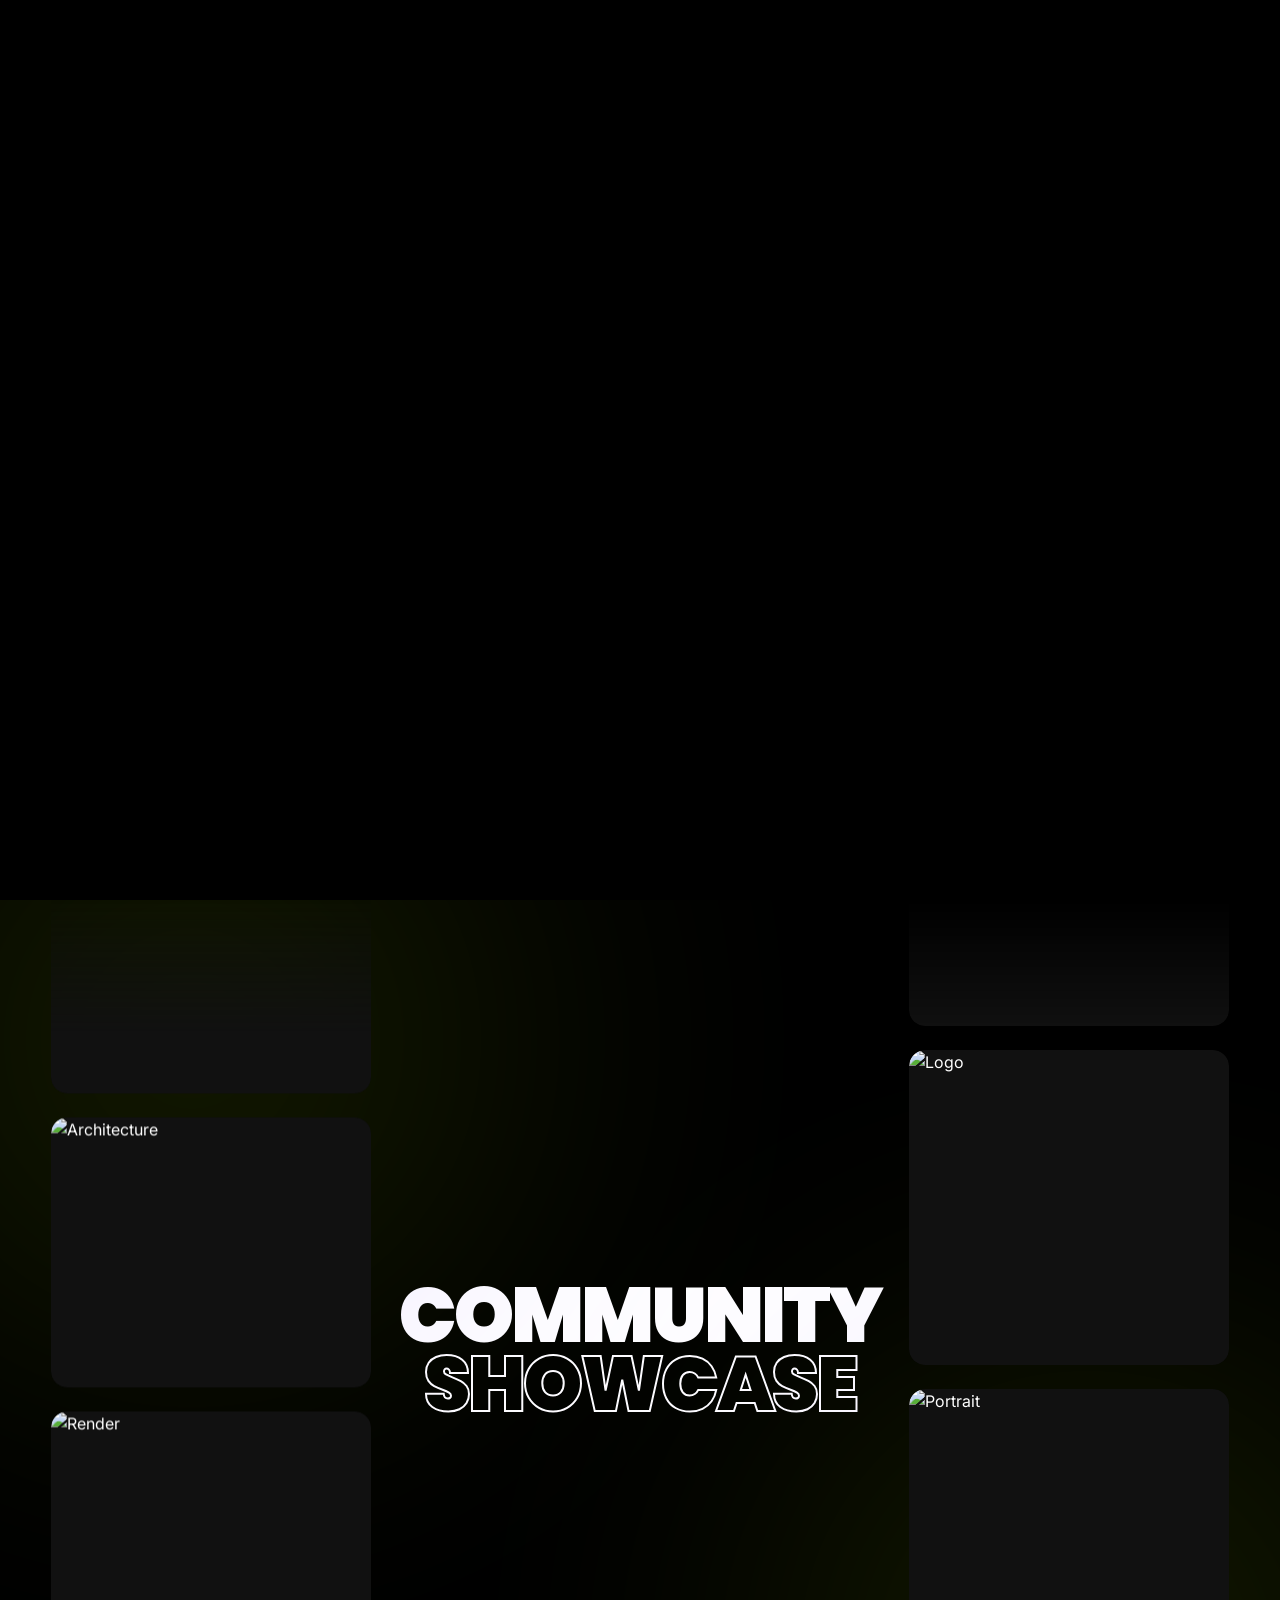
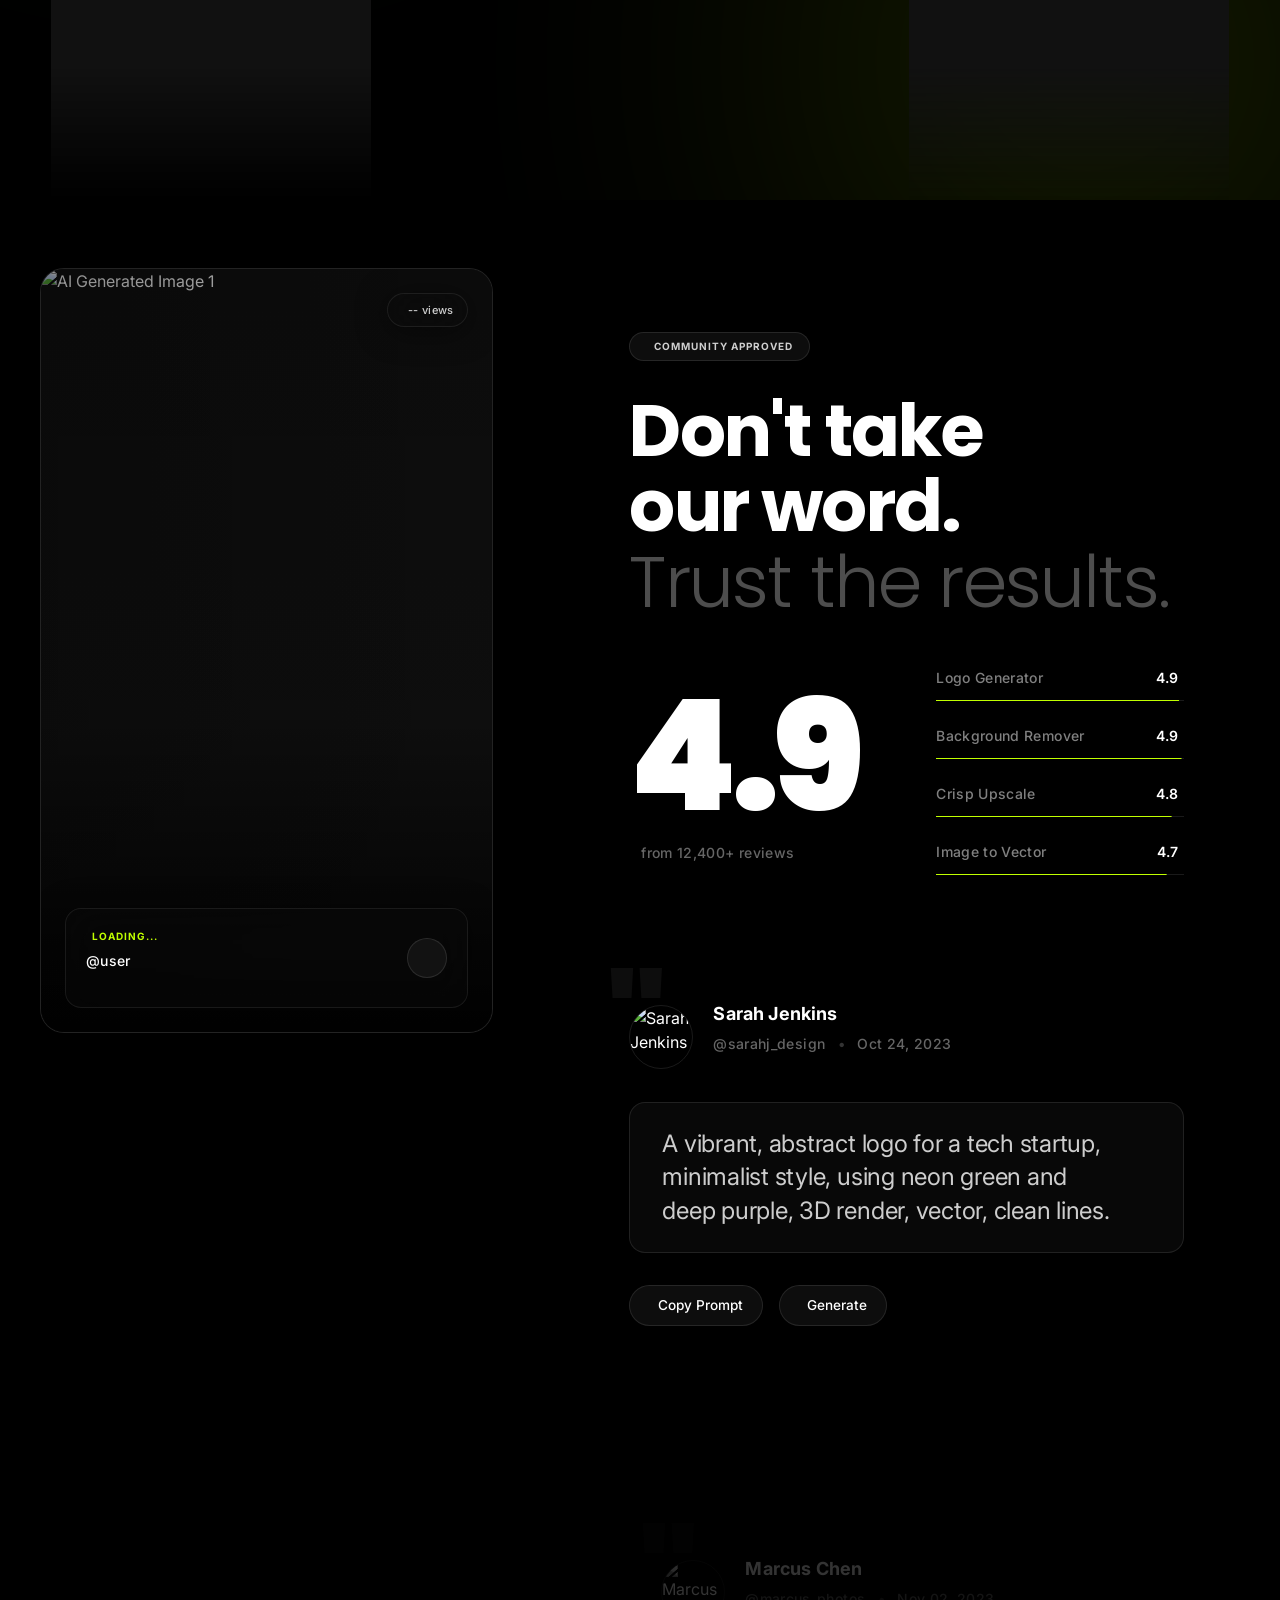
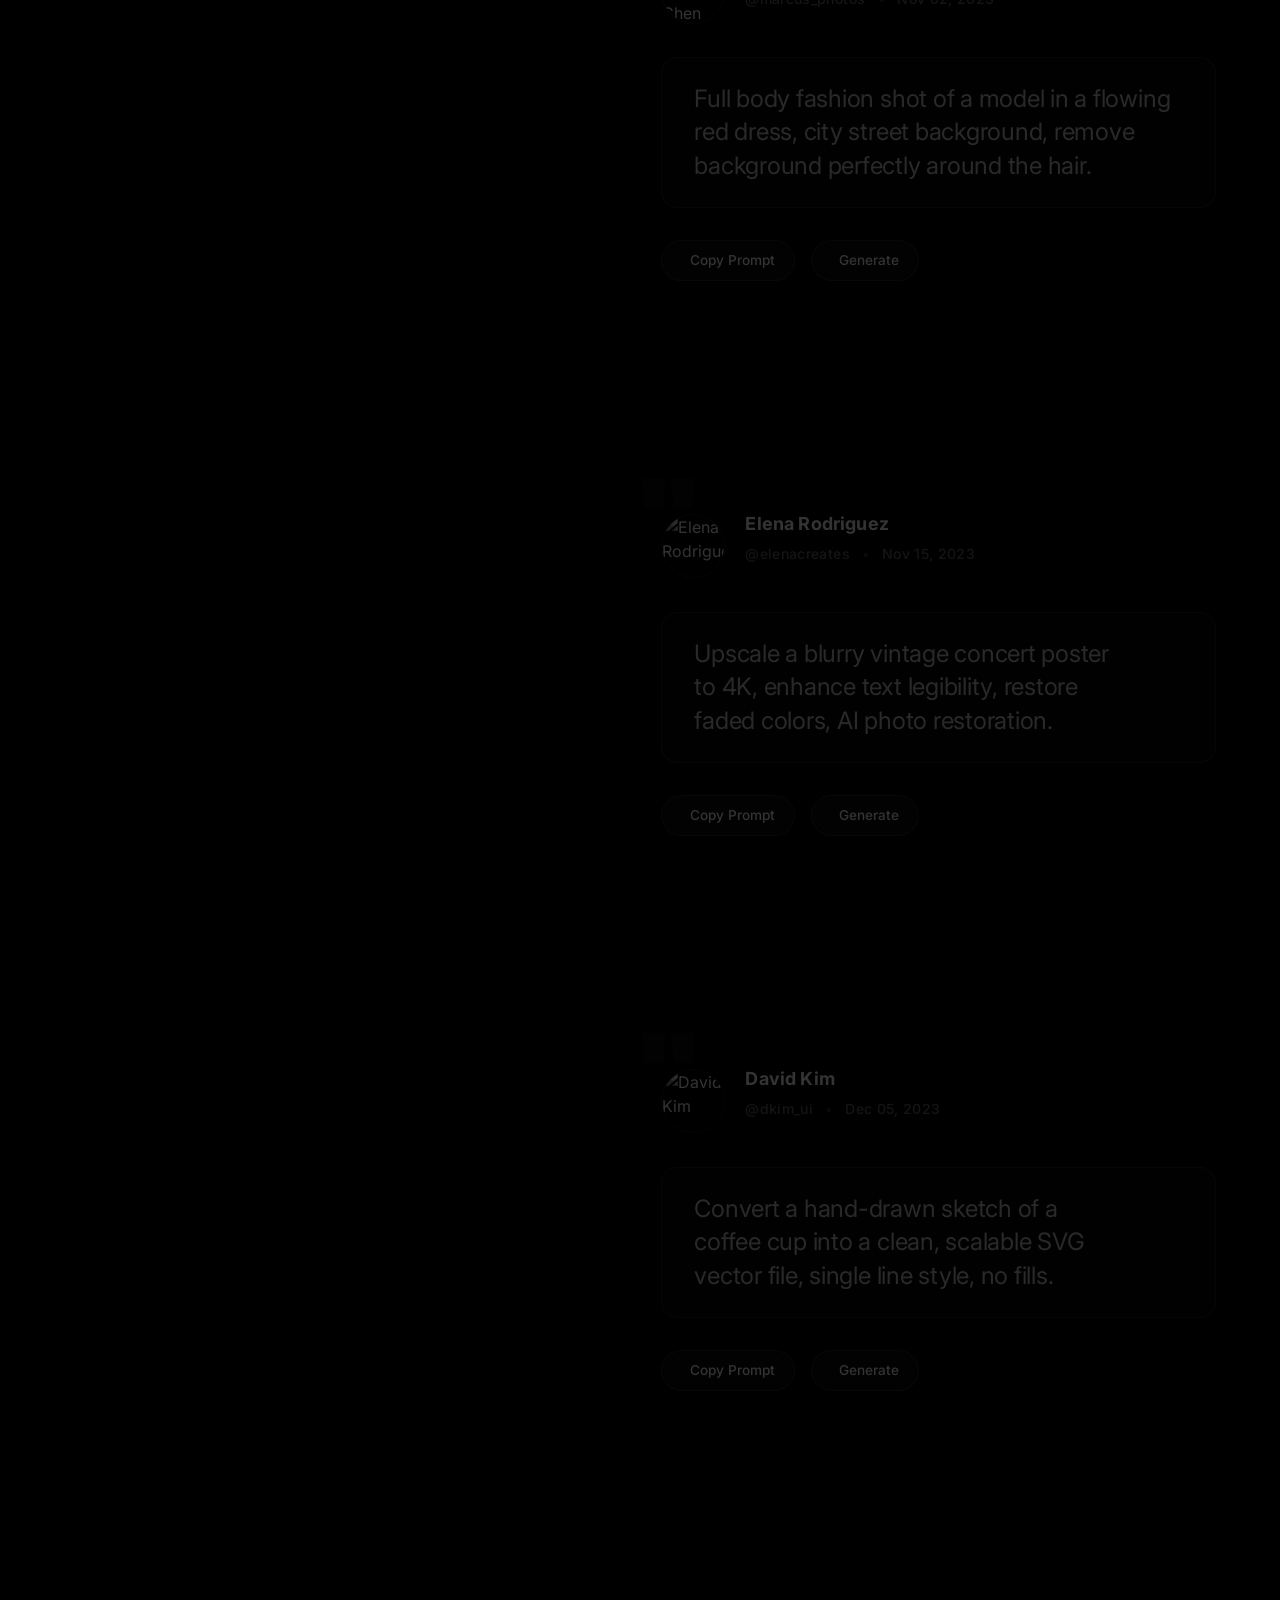
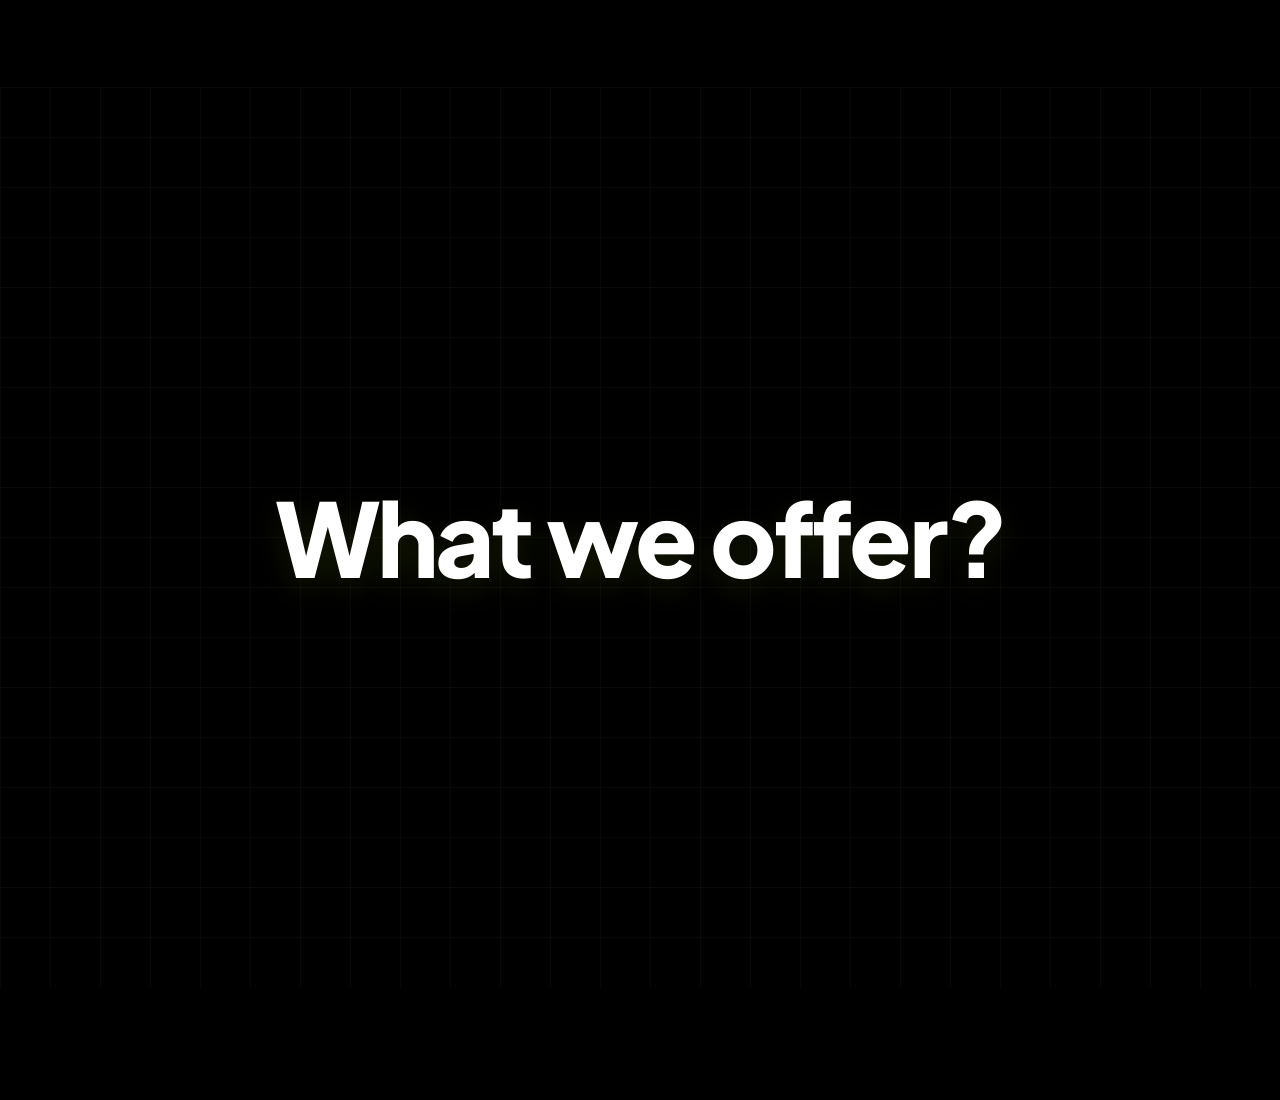
==== logogen/index.html @ 6b691a8b "Add files via upload" ====
<!DOCTYPE html>
<html lang="en">
<head>
    <meta charset="UTF-8">
    <meta name="viewport" content="width=device-width, initial-scale=1.0">
    <title>LogoGen AI | Create The Perfect Logo</title>

    <!-- Fonts -->
    <link rel="preconnect" href="https://fonts.googleapis.com">
    <link rel="preconnect" href="https://fonts.gstatic.com" crossorigin>
    <link href="https://fonts.googleapis.com/css2?family=Inter:wght@400;500;600&family=Poppins:wght@600;700;900&family=Playfair+Display:wght@700&family=Arvo:wght@700&family=Dancing+Script:wght@700&family=Pacifico&family=Orbitron:wght@700&family=Lobster&display=swap" rel="stylesheet">
    <link href="https://fonts.googleapis.com/css2?family=Plus+Jakarta+Sans:wght@300;400;600;700;800&display=swap" rel="stylesheet">

    <!-- Stylesheets -->
    <link rel="stylesheet" href="https://cdn.jsdelivr.net/npm/bootstrap@5.3.2/dist/css/bootstrap.min.css">
    <link rel="stylesheet" href="css/styles.css">
    <link rel="stylesheet" href="css/quality.css">
    <link rel="stylesheet" href="css/creator.css">
    <link rel="stylesheet" href="css/gallery.css">
    <link rel="stylesheet" href="css/reviews.css">
</head>
<body>
    <svg style="width:0;height:0;position:absolute;" aria-hidden="true" focusable="false">
        <defs>
            <linearGradient id="icon-gradient" x1="0%" y1="0%" x2="100%" y2="100%">
                <stop offset="0%" stop-color="#C0FF00" />
                <stop offset="100%" stop-color="#8aab00" />
            </linearGradient>
        </defs>
    </svg>
    <div class="lg-loader" id="lg-loader">
        <div class="lg-loader__logo-container">
            <!-- Base, unfilled logo -->
            <img src="img/logo/logo-official-white.svg" alt="LogoGen Loading" class="lg-loader__logo">
            <!-- Clipped wrapper for the fill effect -->
            <div class="lg-loader__logo--filled-wrapper">
                <img src="img/logo/logo-official-white.svg" alt="" class="lg-loader__logo lg-loader__logo--filled">
            </div>
        </div>
    </div>

    <header class="lg-navbar" id="lg-navbar">
        <div class="lg-container">
            <nav class="lg-navbar__nav">
                <a href="#" class="lg-navbar__brand">
                    <img src="img/logo/logo-official-white.svg" alt="LogoGen Logo" class="lg-navbar__brand-icon">
                </a>
                <div class="lg-navbar__menu" id="lg-navbar-menu">
                    <div class="lg-navbar__center">
                        <ul class="lg-navbar__links">
                            <li><a href="#" class="lg-navbar__link active" data-target="#">
                                <span class="lg-navbar__link-text">Home</span>
                                <ion-icon name="home-outline" class="lg-navbar__link-icon"></ion-icon>
                            </a></li>
                            <li><a href="#gallery" class="lg-navbar__link" data-target="#gallery">
                                <span class="lg-navbar__link-text">Gallery</span>
                                <ion-icon name="images-outline" class="lg-navbar__link-icon"></ion-icon>
                            </a></li>
                            <li><a href="#reviews" class="lg-navbar__link" data-target="#reviews">
                                <span class="lg-navbar__link-text">Reviews</span>
                                <ion-icon name="chatbubbles-outline" class="lg-navbar__link-icon"></ion-icon>
                            </a></li>
                            <li><a href="#about" class="lg-navbar__link" data-target="#about">
                                <span class="lg-navbar__link-text">About</span>
                                <ion-icon name="information-circle-outline" class="lg-navbar__link-icon"></ion-icon>
                            </a></li>
                        </ul>
                    </div>
                    <div class="lg-navbar__actions">
                        <a href="#" class="lg-button lg-button--primary" id="lg-navbar-start-btn">
                            <span>Start for Free</span>
                        </a>
                        <a href="#" class="lg-button lg-button--tertiary">
                            <span>Log in</span>
                            <ion-icon name="person-outline"></ion-icon>
                        </a>
                    </div>
                </div>
                <button class="lg-navbar__toggle" id="lg-navbar-toggle" aria-label="Toggle navigation">
                    <ion-icon name="menu-outline"></ion-icon>
                </button>
            </nav>
        </div>
    </header>

    <main class="lg-main-container">
        <section class="lg-hero" id="lg-creator-intro">
            <div class="lg-hero__background"></div>
            <div class="lg-container">
                <div class="lg-hero__content" id="lg-hero-content">
                    <div class="lg-hero__pre-slogan anim-stagger-item">
                        <div class="lg-hero__seen-icon">
                            <ion-icon name="checkmark-done-outline"></ion-icon>
                        </div>
                        <span>Already +<span id="lg-counter">0</span> logos created by worldwide members</span>
                    </div>
                    <h1 class="lg-hero__slogan anim-stagger-item">Everything you need to <br> create the perfect logo.</h1>
                    <p class="lg-hero__description anim-stagger-item">Design smarter with AI - generate logos, remove backgrounds, create SVGs, and edit everything in one simple platform.</p>
                    <div class="lg-hero__actions anim-stagger-item" style="--stagger-delay: 0.7s; --stagger-order: 4;">
                        <div class="lg-hero-brand-input__wrapper">
                            <input type="text" class="lg-hero-brand-input__field" id="lg-hero-brand-input" placeholder="Enter your brand name to start">
                            <button class="lg-hero-brand-input__submit" id="lg-hero-brand-submit" aria-label="Start creating">
                                <ion-icon name="arrow-forward-outline"></ion-icon>
                            </button>
                        </div>
                    </div>
                </div>
            </div>
        </section>

        <!-- ============================================ -->
        <!-- == SECTION: GALLERY SHOWCASE              == -->
        <!-- ============================================ -->
        <section class="lg-gallery" id="gallery">
            <!-- Ambient Diffuse Background Lights -->
            <div class="lg-gallery__ambient-light lg-gallery__ambient-light--top-left"></div>
            <div class="lg-gallery__ambient-light lg-gallery__ambient-light--bottom-right"></div>

            <!-- Foreground Center Title -->
            <div class="lg-gallery__title-wrapper">
                <h1 class="lg-gallery__title">
                    Community <br> 
                    <span class="lg-gallery__title-outline">Showcase</span>
                </h1>
            </div>

            <!-- Track 1 (Moves Up - Left Side) -->
            <div class="lg-gallery__track-wrapper lg-gallery__track-wrapper--left">
                <div class="lg-gallery__track" id="lg-gallery-track-left">
                    <!-- Row 1 Items (Irregular heights for artistic layout) -->
                    <div class="lg-gallery__item" style="height: 40vh;">
                        <img src="img/creations/burgerbrothers.png" alt="Abstract Art">
                        <div class="lg-gallery__item-content">
                            <p class="lg-gallery__item-prompt">A vibrant, abstract logo for a tech startup, minimalist style, using neon green and deep purple, 3D render.</p>
                            <div class="lg-gallery__item-actions">
                                <button class="lg-button lg-button--copy-prompt"><ion-icon name="copy-outline"></ion-icon> <span>Copy</span></button>
                                <button class="lg-button lg-button--generate"><ion-icon name="sparkles-outline"></ion-icon> <span>Generate</span></button>
                            </div>
                        </div>
                    </div>
                    
                    <div class="lg-gallery__item" style="height: 30vh;">
                        <img src="img/creations/eximia.png" alt="Architecture">
                        <div class="lg-gallery__item-content">
                            <p class="lg-gallery__item-prompt">Geometric pattern, black and gold, art deco style, high contrast, for a luxury brand packaging.</p>
                            <div class="lg-gallery__item-actions">
                                <button class="lg-button lg-button--copy-prompt"><ion-icon name="copy-outline"></ion-icon> <span>Copy</span></button>
                                <button class="lg-button lg-button--generate"><ion-icon name="sparkles-outline"></ion-icon> <span>Generate</span></button>
                            </div>
                        </div>
                    </div>

                    <div class="lg-gallery__item" style="height: 45vh;">
                        <img src="img/creations/fryday.png" alt="Render">
                        <div class="lg-gallery__item-content">
                            <p class="lg-gallery__item-prompt">3D render of a pink donut with sprinkles on a pastel blue background, soft lighting, photorealistic.</p>
                            <div class="lg-gallery__item-actions">
                                <button class="lg-button lg-button--copy-prompt"><ion-icon name="copy-outline"></ion-icon> <span>Copy</span></button>
                                <button class="lg-button lg-button--generate"><ion-icon name="sparkles-outline"></ion-icon> <span>Generate</span></button>
                            </div>
                        </div>
                    </div>

                    <div class="lg-gallery__item" style="height: 35vh;">
                        <img src="img/creations/into.png" alt="Color Art">
                        <div class="lg-gallery__item-content">
                            <p class="lg-gallery__item-prompt">Holographic texture, iridescent colors, liquid metal effect, abstract wallpaper, 8K resolution.</p>
                            <div class="lg-gallery__item-actions">
                                <button class="lg-button lg-button--copy-prompt"><ion-icon name="copy-outline"></ion-icon> <span>Copy</span></button>
                                <button class="lg-button lg-button--generate"><ion-icon name="sparkles-outline"></ion-icon> <span>Generate</span></button>
                            </div>
                        </div>
                    </div>

                    <div class="lg-gallery__item" style="height: 50vh;">
                        <img src="img/creations/leno.png" alt="Detail">
                        <div class="lg-gallery__item-content">
                            <p class="lg-gallery__item-prompt">Colorful ink in water, macro photography, high speed capture, abstract, vibrant, fluid dynamics.</p>
                            <div class="lg-gallery__item-actions">
                                <button class="lg-button lg-button--copy-prompt"><ion-icon name="copy-outline"></ion-icon> <span>Copy</span></button>
                                <button class="lg-button lg-button--generate"><ion-icon name="sparkles-outline"></ion-icon> <span>Generate</span></button>
                            </div>
                        </div>
                    </div>
                </div>
            </div>

            <!-- Track 2 (Moves Down - Right Side) -->
            <div class="lg-gallery__track-wrapper lg-gallery__track-wrapper--right">
                <div class="lg-gallery__track" id="lg-gallery-track-right">
                    <!-- Row 2 Items (Irregular heights) -->
                    <div class="lg-gallery__item" style="height: 35vh;">
                        <img src="img/creations/skintherapy.png" alt="Logo">
                        <div class="lg-gallery__item-content">
                            <p class="lg-gallery__item-prompt">Youtube logo, 3D icon, floating on a dark background, studio lighting, clean, modern.</p>
                            <div class="lg-gallery__item-actions">
                                <button class="lg-button lg-button--copy-prompt"><ion-icon name="copy-outline"></ion-icon> <span>Copy</span></button>
                                <button class="lg-button lg-button--generate"><ion-icon name="sparkles-outline"></ion-icon> <span>Generate</span></button>
                            </div>
                        </div>
                    </div>

                    <div class="lg-gallery__item" style="height: 50vh;">
                        <img src="img/creations/velluto.png" alt="Portrait">
                        <div class="lg-gallery__item-content">
                            <p class="lg-gallery__item-prompt">Photorealistic portrait of a woman with freckles, soft natural lighting, shallow depth of field, captured on a 50mm lens.</p>
                            <div class="lg-gallery__item-actions">
                                <button class="lg-button lg-button--copy-prompt"><ion-icon name="copy-outline"></ion-icon> <span>Copy</span></button>
                                <button class="lg-button lg-button--generate"><ion-icon name="sparkles-outline"></ion-icon> <span>Generate</span></button>
                            </div>
                        </div>
                    </div>

                    <div class="lg-gallery__item" style="height: 30vh;">
                        <img src="img/creations/techflow.png" alt="Abstract">
                        <div class="lg-gallery__item-content">
                            <p class="lg-gallery__item-prompt">Abstract painting, black and white with a single gold line, minimalist, textured canvas.</p>
                            <div class="lg-gallery__item-actions">
                                <button class="lg-button lg-button--copy-prompt"><ion-icon name="copy-outline"></ion-icon> <span>Copy</span></button>
                                <button class="lg-button lg-button--generate"><ion-icon name="sparkles-outline"></ion-icon> <span>Generate</span></button>
                            </div>
                        </div>
                    </div>

                    <div class="lg-gallery__item" style="height: 40vh;">
                        <img src="img/creations/maxgym.png" alt="Geometry">
                        <div class="lg-gallery__item-content">
                            <p class="lg-gallery__item-prompt">Colorful liquid abstract art, acrylic pour, vibrant colors, macro details, high resolution.</p>
                            <div class="lg-gallery__item-actions">
                                <button class="lg-button lg-button--copy-prompt"><ion-icon name="copy-outline"></ion-icon> <span>Copy</span></button>
                                <button class="lg-button lg-button--generate"><ion-icon name="sparkles-outline"></ion-icon> <span>Generate</span></button>
                            </div>
                        </div>
                    </div>

                    <div class="lg-gallery__item" style="height: 45vh;">
                        <img src="" alt="3D">
                        <div class="lg-gallery__item-content">
                            <p class="lg-gallery__item-prompt">3D abstract waves, gradient of pink and blue, smooth, satisfying loop, digital art.</p>
                            <div class="lg-gallery__item-actions">
                                <button class="lg-button lg-button--copy-prompt"><ion-icon name="copy-outline"></ion-icon> <span>Copy</span></button>
                                <button class="lg-button lg-button--generate"><ion-icon name="sparkles-outline"></ion-icon> <span>Generate</span></button>
                            </div>
                        </div>
                    </div>
                </div>
            </div>
        </section>

        <!-- ============================================ -->
        <!-- == SECTION: REVIEWS                       == -->
        <!-- ============================================ -->
        <section class="lg-reviews" id="reviews">
            <div class="lg-reviews__layout">
                
                <!-- LEFT SIDE: Sticky Visual Showcase -->
                <div class="lg-reviews__sticky-pane">
                    <div class="lg-reviews__image-container">
                        
                        <!-- Vertical Slide Image System -->
                        <div class="lg-reviews__image-slider">
                            <img id="lg-reviews-showcase-img-0" src="" alt="AI Generated Image 1" class="lg-reviews__slide-img" style="transform: translateY(0%);" loading="eager">
                            <img id="lg-reviews-showcase-img-1" src="" alt="AI Generated Image 2" class="lg-reviews__slide-img" style="transform: translateY(100%);" loading="eager">
                        </div>
                        
                        <!-- Overlay Gradients for depth and text legibility -->
                        <div class="lg-reviews__gradient-overlay lg-reviews__gradient-overlay--bottom"></div>
                        <div class="lg-reviews__gradient-overlay lg-reviews__gradient-overlay--left"></div>

                        <!-- Top Right Decorative Element (Minimalist View Count) -->
                        <div class="lg-reviews__view-count lg-reviews__glass-panel">
                            <i class="ph ph-eye"></i>
                            <span id="lg-reviews-showcase-views">-- views</span>
                        </div>

                        <!-- Floating Info Badge (Service & User) -->
                        <div class="lg-reviews__info-badge lg-reviews__glass-panel">
                            <div class="lg-reviews__info-badge-content">
                                <div>
                                    <p class="lg-reviews__info-badge-service">
                                        <i class="ph-fill ph-magic-wand"></i>
                                        <span id="lg-reviews-showcase-service">Loading...</span>
                                    </p>
                                    <p class="lg-reviews__info-badge-author" id="lg-reviews-showcase-author">@user</p>
                                </div>
                                <div class="lg-reviews__info-badge-arrow">
                                    <i class="ph ph-arrow-up-right"></i>
                                </div>
                            </div>
                        </div>
                    </div>
                </div>

                <!-- RIGHT SIDE: Scrollable Content (Stats + Reviews) -->
                <div class="lg-reviews__content-pane">
                    
                    <!-- Statistics Section (Header) -->
                    <div class="lg-reviews__header">
                        <div class="lg-reviews__tag">
                            <i class="ph-fill ph-users"></i>
                            <span>Community Approved</span>
                        </div>
                        
                        <h2 class="lg-reviews__title">
                            Don't take our word. <br>
                            <span class="lg-reviews__title--sub">Trust the results.</span>
                        </h2>

                        <div class="lg-reviews__stats-wrapper">
                            <!-- Massive Overall Rating -->
                            <div class="lg-reviews__overall-rating">
                                <div class="lg-reviews__overall-rating-number">4.9</div>
                                <div class="lg-reviews__overall-rating-stars-wrapper">
                                    <div class="lg-reviews__overall-rating-stars">
                                        <i class="ph-fill ph-star"></i>
                                        <i class="ph-fill ph-star"></i>
                                        <i class="ph-fill ph-star"></i>
                                        <i class="ph-fill ph-star"></i>
                                        <i class="ph-fill ph-star-half"></i>
                                    </div>
                                    <span>from 12,400+ reviews</span>
                                </div>
                            </div>

                            <!-- Minimalist Service Breakdown -->
                            <div class="lg-reviews__service-stats" id="lg-reviews-services-stats">
                                <!-- Dynamically generated via JS -->
                            </div>
                        </div>
                    </div>

                    <!-- Reviews List -->
                    <div id="lg-reviews-list" class="lg-reviews__list">
                        <!-- Reviews injected here by js/reviews.js -->
                    </div>

                </div>
            </div>
        </section>

        <section class="lg-why-section" id="about">
            <div class="lg-why-sticky">
                
                <h2 class="lg-why-title">What we offer?</span></h2>
    
                <div class="lg-why-cards-wrapper">
                    
                    <!-- CARD 1: Rapid Delivery -->
                    <div class="lg-why-card lg-card-1">
                        <div class="lg-why-card-content">
                            <!-- Top: Title + Number -->
                            <div class="lg-card-header">
                                <span class="lg-card-num">01</span>
                                <h3 class="lg-why-card-title">Rapid Delivery</h3>
                            </div>
                            <!-- Center: Description -->
                            <div class="lg-card-body">
                                <p class="lg-why-card-desc">
                                    Stop waiting weeks for your designs. Your brand new logo will be ready within a few minutes. 
                                    We use bleeding-edge AI models to instantly generate high-quality concepts tailored to your brand's core identity. 
                                </p>
                            </div>
                            <!-- Bottom: 3 Client Advantages -->
                            <div class="lg-card-footer">
                                <ul class="lg-advantages">
                                    <li>
                                        <svg viewBox="0 0 24 24" fill="none" stroke="currentColor" stroke-width="3" stroke-linecap="round" stroke-linejoin="round"><polyline points="20 6 9 17 4 12"></polyline></svg>
                                        Attract clients and launch instantly
                                    </li>
                                    <li>
                                        <svg viewBox="0 0 24 24" fill="none" stroke="currentColor" stroke-width="3" stroke-linecap="round" stroke-linejoin="round"><polyline points="20 6 9 17 4 12"></polyline></svg>
                                        Save weeks of unnecessary waiting
                                    </li>
                                    <li>
                                        <svg viewBox="0 0 24 24" fill="none" stroke="currentColor" stroke-width="3" stroke-linecap="round" stroke-linejoin="round"><polyline points="20 6 9 17 4 12"></polyline></svg>
                                        Zero time wasted on endless revisions
                                    </li>
                                </ul>
                            </div>
                        </div>
                        <!-- Right: 3D Icon -->
                        <div class="lg-why-card-icon-wrapper">
                            <div class="lg-icon-glow"></div>
                            <div class="lg-icon-3d">
                                <div class="lg-icon-layer">
                                    <svg viewBox="0 0 256 256" fill="none" xmlns="http://www.w3.org/2000/svg"><path d="M104 248L120 144H48L160 8L144 112H216L104 248Z" fill="url(#grad-neon)"/><defs><linearGradient id="grad-neon" x1="48" y1="8" x2="216" y2="248" gradientUnits="userSpaceOnUse"><stop stop-color="#C0FF00"/><stop offset="1" stop-color="#ffffff"/></linearGradient></defs></svg>
                                </div>
                                <div class="lg-icon-layer">
                                    <svg viewBox="0 0 256 256" fill="none" xmlns="http://www.w3.org/2000/svg"><path d="M104 248L120 144H48L160 8L144 112H216L104 248Z" fill="url(#grad-neon)"/></svg>
                                </div>
                                <div class="lg-icon-layer">
                                    <svg viewBox="0 0 256 256" fill="none" xmlns="http://www.w3.org/2000/svg"><path d="M104 248L120 144H48L160 8L144 112H216L104 248Z" fill="url(#grad-neon)"/></svg>
                                </div>
                            </div>
                        </div>
                    </div>
    
                    <!-- CARD 2: Simple Pricing -->
                    <div class="lg-why-card lg-card-2">
                        <div class="lg-why-card-content">
                            <div class="lg-card-header"><span class="lg-card-num">02</span><h3 class="lg-why-card-title">Simple Pricing</h3></div>
                            <div class="lg-card-body"><p class="lg-why-card-desc">No tiers, no complicated pricing, no hidden costs. You pay the standard fee and LogoGEN will design for you. Complete transparency so you can focus on building your business without worrying about budget overruns.</p></div>
                            <div class="lg-card-footer"><ul class="lg-advantages"><li><svg viewBox="0 0 24 24" fill="none" stroke="currentColor" stroke-width="3" stroke-linecap="round" stroke-linejoin="round"><polyline points="20 6 9 17 4 12"></polyline></svg>Keep your budget 100% under control</li><li><svg viewBox="0 0 24 24" fill="none" stroke="currentColor" stroke-width="3" stroke-linecap="round" stroke-linejoin="round"><polyline points="20 6 9 17 4 12"></polyline></svg>Never pay extra for hidden agency fees</li><li><svg viewBox="0 0 24 24" fill="none" stroke="currentColor" stroke-width="3" stroke-linecap="round" stroke-linejoin="round"><polyline points="20 6 9 17 4 12"></polyline></svg>Reinvest the saved money into your marketing</li></ul></div>
                        </div>
                        <div class="lg-why-card-icon-wrapper">
                            <div class="lg-icon-glow"></div>
                            <div class="lg-icon-3d"><div class="lg-icon-layer"><svg viewBox="0 0 256 256" fill="none" xmlns="http://www.w3.org/2000/svg"><circle cx="128" cy="128" r="112" fill="url(#grad-neon)"/><path d="M128 64V192M104 96H144C152.837 96 160 103.163 160 112C160 120.837 152.837 128 144 128H112C103.163 128 96 135.163 96 144C96 152.837 103.163 160 112 160H152" stroke="#000" stroke-width="24" stroke-linecap="round" stroke-linejoin="round"/></svg></div><div class="lg-icon-layer"><svg viewBox="0 0 256 256" fill="none" xmlns="http://www.w3.org/2000/svg"><circle cx="128" cy="128" r="112" fill="url(#grad-neon)"/><path d="M128 64V192M104 96H144C152.837 96 160 103.163 160 112C160 120.837 152.837 128 144 128H112C103.163 128 96 135.163 96 144C96 152.837 103.163 160 112 160H152" stroke="#000" stroke-width="24" stroke-linecap="round" stroke-linejoin="round"/></svg></div><div class="lg-icon-layer"><svg viewBox="0 0 256 256" fill="none" xmlns="http://www.w3.org/2000/svg"><circle cx="128" cy="128" r="112" fill="url(#grad-neon)"/><path d="M128 64V192M104 96H144C152.837 96 160 103.163 160 112C160 120.837 152.837 128 144 128H112C103.163 128 96 135.163 96 144C96 152.837 103.163 160 112 160H152" stroke="#000" stroke-width="24" stroke-linecap="round" stroke-linejoin="round"/></svg></div></div>
                        </div>
                    </div>
    
                    <!-- CARD 3: Uniquely Yours -->
                    <div class="lg-why-card lg-card-3">
                        <div class="lg-why-card-content">
                            <div class="lg-card-header"><span class="lg-card-num">03</span><h3 class="lg-why-card-title">Uniquely Yours</h3></div>
                            <div class="lg-card-body"><p class="lg-why-card-desc">Every design is made for you and you only. No templates and always high-quality outputs. Your brand is unique, and your logo will reflect exactly that, ensuring you make a memorable impression.</p></div>
                            <div class="lg-card-footer"><ul class="lg-advantages"><li><svg viewBox="0 0 24 24" fill="none" stroke="currentColor" stroke-width="3" stroke-linecap="round" stroke-linejoin="round"><polyline points="20 6 9 17 4 12"></polyline></svg>Stand out effortlessly from your competitors</li><li><svg viewBox="0 0 24 24" fill="none" stroke="currentColor" stroke-width="3" stroke-linecap="round" stroke-linejoin="round"><polyline points="20 6 9 17 4 12"></polyline></svg>Dramatically increase customer trust & sales</li><li><svg viewBox="0 0 24 24" fill="none" stroke="currentColor" stroke-width="3" stroke-linecap="round" stroke-linejoin="round"><polyline points="20 6 9 17 4 12"></polyline></svg>Guaranteed premium and expensive brand image</li></ul></div>
                        </div>
                        <div class="lg-why-card-icon-wrapper">
                            <div class="lg-icon-glow"></div>
                            <div class="lg-icon-3d"><div class="lg-icon-layer"><svg viewBox="0 0 256 256" fill="none" xmlns="http://www.w3.org/2000/svg"><path d="M128 240L16 96L72 24H184L240 96L128 240Z" fill="url(#grad-neon)"/><path d="M16 96H240M72 24L128 96L184 24M128 240V96" stroke="#000" stroke-width="8" stroke-linejoin="round"/></svg></div><div class="lg-icon-layer"><svg viewBox="0 0 256 256" fill="none" xmlns="http://www.w3.org/2000/svg"><path d="M128 240L16 96L72 24H184L240 96L128 240Z" fill="url(#grad-neon)"/><path d="M16 96H240M72 24L128 96L184 24M128 240V96" stroke="#000" stroke-width="8" stroke-linejoin="round"/></svg></div><div class="lg-icon-layer"><svg viewBox="0 0 256 256" fill="none" xmlns="http://www.w3.org/2000/svg"><path d="M128 240L16 96L72 24H184L240 96L128 240Z" fill="url(#grad-neon)"/><path d="M16 96H240M72 24L128 96L184 24M128 240V96" stroke="#000" stroke-width="8" stroke-linejoin="round"/></svg></div></div>
                        </div>
                    </div>
    
                </div>
            </div>
        </section>
        
        <!-- The Creator Flow (initially hidden) -->
        <div class="lg-creator-flow" id="lg-creator-flow">
            <button class="lg-creator-back-btn" id="lg-creator-back" title="Go Back"><ion-icon name="arrow-back-outline"></ion-icon></button>
            <button class="lg-creator-cancel-btn" id="lg-creator-cancel" title="Cancel and return to home"><ion-icon name="close-outline"></ion-icon></button>
            <!-- Step content will be injected here by JS -->
        </div>

        <!-- Continue Modal -->
        <div class="lg-continue-modal-overlay" id="lg-continue-overlay">
            <div class="lg-continue-modal" id="lg-continue-modal">
                <h3 class="lg-continue-modal__title">Welcome Back!</h3>
                <p class="lg-continue-modal__desc">You have a session in progress. What would you like to do?</p>
                <div class="lg-continue-modal__actions">
                    <button class="lg-button lg-button--secondary" id="lg-continue-new">Start New</button>
                    <button class="lg-button lg-button--primary" id="lg-continue-resume">Resume Session</button>
                </div>
            </div>
        </div>

        <!-- Custom Color Picker Popover -->
        <div class="lg-color-picker-popover" id="lg-color-picker">
            <div class="lg-color-picker__swatches" id="lg-color-picker-swatches">
                <!-- Swatches will be injected by JS -->
            </div>
            <div class="lg-color-picker__hex-input-wrapper">
                <span class="lg-color-picker__hex-symbol">#</span>
                <input type="text" class="lg-color-picker__hex-input" id="lg-color-picker-hex" maxlength="6">
            </div>
            <div class="lg-color-picker__preview" id="lg-color-picker-preview">
                <div class="lg-color-picker__preview-fill"></div>
            </div>
        </div>

        <!-- Exit Confirmation Modal -->
        <div class="lg-confirm-modal-overlay" id="lg-exit-confirm-overlay">
            <div class="lg-confirm-modal" id="lg-exit-confirm-modal">
                <h3 class="lg-confirm-modal__title">Are you sure?</h3>
                <p class="lg-confirm-modal__desc">Your progress will be saved, but you will exit the creation process.</p>
                <div class="lg-confirm-modal__actions">
                    <button class="lg-button lg-button--secondary" id="lg-exit-stay">No, Stay</button>
                    <button class="lg-button lg-button--primary" id="lg-exit-confirm">Yes, Exit</button>
                </div>
            </div>
        </div>

        <!-- Final Overlays -->
        <div class="lg-creator-final-overlay" id="lg-final-overlay">
            <h2 class="lg-final-teaser-title" id="lg-final-teaser-title">Here are your generated logos</h2>
            <div class="lg-final-blur-bg">
                <div class="lg-final-blurry-card">
                    <img src="https://images.unsplash.com/photo-1602934445884-da0fa1c9d3b3?q=80&w=958&auto=format&fit=crop&ixlib=rb-4.1.0&ixid=M3wxMjA3fDB8MHxwaG90by1wYWdlfHx8fGVufDB8fHx8fA%3D%3D" alt="Generated Logo Preview 1">
                </div>
                <div class="lg-final-blurry-card">
                    <img src="https://images.unsplash.com/photo-1633409361618-c73427e4e206?q=80&w=880&auto=format&fit=crop&ixlib=rb-4.1.0&ixid=M3wxMjA3fDB8MHxwaG90by1wYWdlfHx8fGVufDB8fHx8fA%3D%3D" alt="Generated Logo Preview 2">
                </div>
                <div class="lg-final-blurry-card">
                    <img src="https://images.unsplash.com/photo-1584441405886-bc91be61e56a?q=80&w=730&auto=format&fit=crop&ixlib=rb-4.1.0&ixid=M3wxMjA3fDB8MHxwaG90by1wYWdlfHx8fGVufDB8fHx8fA%3D%3D" alt="Generated Logo Preview 3">
                </div>
                <div class="lg-final-blurry-card">
                    <img src="https://images.unsplash.com/photo-1689852501130-e89d9e54aa41?q=80&w=880&auto=format&fit=crop&ixlib=rb-4.1.0&ixid=M3wxMjA3fDB8MHxwaG90by1wYWdlfHx8fGVufDB8fHx8fA%3D%3D" alt="Generated Logo Preview 4">
                </div>
            </div>
            <div class="lg-final-modal" id="lg-google-modal">
                <ion-icon name="logo-google" class="lg-google-icon"></ion-icon>
                <h3 class="lg-final-modal-title">One last step</h3>
                <p class="lg-final-modal-desc">Sign in to save and view your generated logos.</p>
                <button class="lg-google-btn">
                    <ion-icon name="logo-google"></ion-icon>
                    <span>Sign in with Google</span>
                </button>
            </div>
        </div>

    </main>

    <!-- Scroll to Top Button -->
    <a href="#" class="lg-scroll-to-top" id="lg-scroll-to-top" aria-label="Scroll to top">
        <ion-icon name="arrow-up-outline"></ion-icon>
    </a>

    <!-- Scripts -->
    <script src="https://code.jquery.com/jquery-3.7.1.min.js"></script>
    <script src="https://unpkg.com/@studio-freight/lenis@1.0.42/dist/lenis.min.js"></script>
    <script src="https://cdnjs.cloudflare.com/ajax/libs/gsap/3.12.5/gsap.min.js"></script>
    <script src="https://cdnjs.cloudflare.com/ajax/libs/gsap/3.12.5/ScrollTrigger.min.js"></script>
    <script type="module" src="https://unpkg.com/ionicons@7.1.0/dist/ionicons/ionicons.esm.js"></script>
    <script nomodule src="https://unpkg.com/ionicons@7.1.0/dist/ionicons/ionicons.js"></script>
    <script src="https://unpkg.com/@phosphor-icons/web"></script> <!-- Added for Reviews section -->
    <script src="https://cdnjs.cloudflare.com/ajax/libs/tinycolor/1.6.0/tinycolor.min.js"></script>
    <script src="js/app.js"></script>
    <script src="js/quality.js"></script>
    <script src="js/creator.js"></script>
    <script src="js/gallery.js"></script>
    <script src="js/reviews.js"></script>
</body>
</html>
---- logogen/css/styles.css ----
/*
  ============================================
  ==  GLOBAL STYLES & CONFIGURATION
  ============================================
*/

:root {
  --color-primary: #C0FF00; /* Lime Green */
  --color-dark: #000000;
  --color-light: #FFFFFF;
  --color-text-muted: #999999;

  --font-primary: 'Poppins', sans-serif;
  --font-secondary: 'Inter', sans-serif;

  --spacing-base: 1rem;
  --border-radius: 8px;
  --transition-speed: 0.3s;
}

body {
  background-color: var(--color-dark);
  color: var(--color-light);
  font-family: var(--font-secondary);
  -webkit-font-smoothing: antialiased;
  -moz-osx-font-smoothing: grayscale;
  overflow-x: hidden;
}

/* Used to lock scrolling when the creator is active */
body.creator-active {
    overflow: hidden;
}

/* Hide main page sections that interfere with the creator overlay */
body.creator-active .lg-why-section {
    display: none;
}

/* Lenis Smooth Scroll Styles */
html.lenis {
  height: auto;
}
.lenis.lenis-smooth {
  scroll-behavior: auto !important;
}
.lenis.lenis-stopped {
  overflow: hidden;
}

/* Custom Scrollbar */
/* Firefox */
html {
  scrollbar-width: thin;
  scrollbar-color: var(--color-primary) var(--color-dark);
}
/* Webkit */
::-webkit-scrollbar {
  width: 10px;
}
::-webkit-scrollbar-track {
  background: var(--color-dark);
}
::-webkit-scrollbar-thumb {
  background-color: var(--color-primary);
  border-radius: 10px;
  border: 2px solid var(--color-dark);
}
::-webkit-scrollbar-thumb:hover {
  background-color: var(--color-light);
}

.lg-container {
  width: 100%;
  padding-right: 15px;
  padding-left: 15px;
  margin-right: auto;
  margin-left: auto;
}

@media (min-width: 576px) {
  .lg-container { max-width: 540px; }
}
@media (min-width: 768px) {
  .lg-container { max-width: 720px; }
}
@media (min-width: 992px) {
  .lg-container { max-width: 960px; }
}
@media (min-width: 1200px) {
  .lg-container { max-width: 1140px; }
}

/*
  ============================================
  ==  COMPONENT: LOADER
  ============================================
*/

.lg-loader {
    position: fixed;
    top: 0;
    left: 0;
    width: 100%;
    height: 100%;
    z-index: 9999;
    background-color: var(--color-dark);
    display: grid;
    place-items: center;
    transition: opacity 0.8s cubic-bezier(0.76, 0, 0.24, 1);
}

.lg-loader.hidden {
    opacity: 0;
    pointer-events: none;
}

.lg-loader__logo-container {
    position: relative;
    width: 150px;
    height: 150px;
}

.lg-loader__logo {
    position: absolute;
    top: 0;
    left: 0;
    width: 100%;
    height: 80%;
    /* Unfilled state */
    filter: grayscale(100%) brightness(0.3);
}

.lg-loader__logo--filled-wrapper {
    position: absolute;
    top: 0;
    left: 0;
    width: 100%;
    height: 100%;
    clip-path: inset(100% 0 0 0); /* Start 100% clipped from the top */
    transition: clip-path 1.5s cubic-bezier(0.76, 0, 0.24, 1);
}

.lg-loader.loading-progress .lg-loader__logo--filled-wrapper {
    clip-path: inset(0% 0 0 0); /* Animate to 0% clipped (fully visible) */
}

.lg-loader__logo--filled {
    filter: none; /* The filled logo has no filter */
}

/*
  ============================================
  ==  COMPONENT: NAVBAR
  ============================================
*/

.lg-navbar {
  position: fixed;
  top: 0;
  left: 0;
  width: 100%;
  z-index: 1000;
  padding: calc(var(--spacing-base) * 1.5) 0;
  opacity: 0;
  transform: translateY(-20px);
  transition: background-color var(--transition-speed) ease, padding var(--transition-speed) ease, opacity 0.6s cubic-bezier(0.33, 1, 0.68, 1), transform 0.6s cubic-bezier(0.33, 1, 0.68, 1);
}

.lg-navbar.scrolled {  
  padding: 0.6rem 0; /* Reduced padding for a more compact scrolled state */
}

.lg-navbar__nav {
  display: flex;
  justify-content: space-between;
  align-items: center;
}

.lg-navbar__brand {
  font-family: var(--font-primary);
  font-weight: 700;
  font-size: 1.5rem;
  color: var(--color-light);
  text-decoration: none;
  transition: font-size var(--transition-speed) ease;
  display: flex;
  align-items: center;
  gap: 0.6rem;
}

.lg-navbar__menu {
  transition: all var(--transition-speed) ease;
}

.lg-navbar__brand-icon {
  height: 2.2rem;
  transition: height var(--transition-speed) ease;
}

.lg-navbar__brand-dot {
  color: var(--color-primary);
}

.lg-navbar__brand-text {
    display: inline-block;
    transition: opacity 0.4s ease, max-width 0.5s ease 0.1s, margin-left 0.5s ease;
    max-width: 150px;
    white-space: nowrap;
    overflow: hidden;
    vertical-align: middle;
}

.lg-navbar__center {
  /* Wrapper for centered links, used for desktop layout */
}

.lg-navbar__actions { /* Wrapper for nav buttons */ }

.lg-navbar__toggle {
  display: none;
  background: none;
  border: none;
  color: var(--color-light);
  font-size: 2rem;
  cursor: pointer;
}

.lg-navbar__links {
  display: flex;
  align-items: center;
  list-style: none;
  margin: 0;
  padding: 0;
  gap: calc(var(--spacing-base) * 1.8);
  transition: gap var(--transition-speed) ease;
  gap: 0em;
}

.lg-navbar__link {
  color: var(--color-text-muted);
  text-decoration: none;
  font-size: 0.95rem;
  font-weight: 500;
  position: relative;
  transition: color var(--transition-speed) ease;
  display: flex;
  align-items: center;
  justify-content: center;
  width: 110px;
  height: 40px;
  overflow: hidden;
}

.lg-navbar__link-text,
.lg-navbar__link-icon {
    display: flex;
    align-items: center;
    justify-content: center;
    transition: opacity 0.4s cubic-bezier(0.22, 1, 0.36, 1), transform 0.4s cubic-bezier(0.22, 1, 0.36, 1);
}

.lg-navbar__link-icon {
    position: absolute;
    opacity: 0;
    transform: translateY(100%);
    font-size: 1.4rem;
    color: var(--color-primary);
}

.lg-navbar__link:hover,
.lg-navbar__link.active {
  color: var(--color-light);
}

.lg-navbar__link:hover .lg-navbar__link-text {
    opacity: 0;
    transform: translateY(-100%);
}

.lg-navbar__link:hover .lg-navbar__link-icon {
    opacity: 1;
    transform: translateY(0);
}

/* --- Scrolled Navbar: Desktop --- */
@media (min-width: 992px) {

  .lg-navbar.scrolled {
    background-image: linear-gradient(to bottom, rgba(0,0,0,0.9) 0%, rgba(0,0,0,0.7) 40%, transparent 100%);
    background-color: transparent !important;
    backdrop-filter: none !important;
    border-bottom: none !important;
  }

  .lg-navbar__center {
      transition: opacity 0.4s ease, transform 0.4s ease;
  }

  .lg-navbar.scrolled .lg-navbar__center {
    opacity: 0;
    pointer-events: none;
    transform: translateY(-10px);
  }

  .lg-navbar.scrolled .lg-navbar__brand-text {
      opacity: 0;
      max-width: 0;
      margin-left: -0.6rem; /* Compensate for gap */
      pointer-events: none;
  }

  .lg-navbar.scrolled .lg-navbar__brand-icon {
    height: 2.5rem; /* Made icon larger on scroll */
  }

  .lg-navbar.scrolled .lg-navbar__links {
    gap: 1.5rem;
  }

  /* Make the CTA button smaller on scroll */
  .lg-navbar.scrolled .lg-navbar__actions .lg-button--primary {
    padding: 0.6rem 1.5rem;
    font-size: 0.9rem;
  }

  /* Desktop Navbar Layout */
  .lg-navbar .lg-container {
    max-width: 100%;
    padding: 0 4rem; /* Increased padding for wider layout */
  }

  .lg-navbar__nav {
    position: relative;
    display: flex;
    justify-content: space-between;
    align-items: center;
  }

  .lg-navbar__menu {
    display: contents; /* Magic property to unwrap children for flex layout */
  }

  .lg-navbar__center {
    position: absolute;
    left: 50%;
    transform: translateX(-50%);
  }

  .lg-navbar__actions {
    display: flex;
    align-items: center;
    gap: 0.5rem;
  }

  .lg-navbar__toggle {
    display: none;
  }

  /* When creator is active, hide nav elements */
  .creator-active .lg-navbar__center,
  .creator-active .lg-navbar__actions {
      opacity: 0;
      transform: translateY(-10px);
      pointer-events: none;
  }
}

/* --- Navbar Actions: Mobile --- */
@media (max-width: 991.98px) {
  .lg-navbar__actions {
    padding: var(--spacing-base) var(--spacing-base) 0;
    display: flex;
    flex-direction: column;
    gap: var(--spacing-base);
  }
}

/* --- Scrolled Navbar: Mobile --- */
@media (max-width: 991.98px) {
  .lg-navbar.scrolled {
    background-color: rgba(10, 10, 10, 0.85);
    backdrop-filter: blur(10px);
    -webkit-backdrop-filter: blur(10px);
    border-bottom: 1px solid rgba(255, 255, 255, 0.1);
  }
}

/* Navbar Mobile */
@media (max-width: 991.98px) {
  .lg-navbar__toggle {
    z-index: 2; /* Ensure it's above other elements */
    display: block;
  }
  .lg-navbar__menu {
    position: absolute;
    top: 100%;
    left: 0;
    width: 100%;
    background-color: var(--color-dark);
    max-height: 0;
    overflow: hidden;
    transition: max-height 0.5s cubic-bezier(0.23, 1, 0.32, 1);
  }
  .lg-navbar__menu.open {
    max-height: 500px; /* Arbitrary large value */
    border-bottom: 1px solid rgba(255, 255, 255, 0.1);
  }
  .lg-navbar__links {
    flex-direction: column;
    padding: var(--spacing-base) 0;
    gap: 0; /* Links are tighter */
  }
}

/*
  ============================================
  ==  SECTION: HERO
  ============================================
*/

.lg-hero {
  height: 100vh;
  padding-top: 0; /* Removed top padding */
  display: flex;
  align-items: center; /* Vertically center content */
  justify-content: center;
  text-align: center;
  position: relative; /* Needed for the gradient overlay */
}

.lg-hero::after {
  content: '';
  position: absolute;
  bottom: 0;
  left: 0;
  width: 100%;
  height: 25vh; /* Height of the gradient */
  background: linear-gradient(to top, var(--color-dark) 10%, transparent);
  pointer-events: none; /* Allows clicking through the gradient */
}

.lg-hero__background {
  position: absolute;
  top: 0px;
  left: 0;
  width: 100%;
  height: 100%;
  background-image: url('../img/hero/hero.jpg');
  background-size: cover;
  background-position: center;
  z-index: -1;
}

.lg-hero__content {
  max-width: 850px;
  margin: 0 auto;
}

.lg-hero__pre-slogan {
  display: inline-flex;
  align-items: center;
  gap: 0.5rem;
  color: var(--color-text-muted);
  font-size: 0.9rem;
  margin-bottom: 1rem;
  text-shadow: 0 2px 10px rgba(0,0,0,0.7);
}

.lg-hero__pre-slogan .lg-hero__seen-icon {
  color: var(--color-primary);
  font-size: 1.2rem;
}

.lg-hero__slogan {
  font-family: var(--font-primary);
  font-size: clamp(2.5rem, 5vw, 4rem);
  font-weight: 700;
  line-height: 1.2;
  margin-bottom: 1rem;
  text-shadow: 0 2px 10px rgba(0,0,0,0.7);
}

.lg-hero__description {
  font-size: clamp(1rem, 2.5vw, 1.15rem);
  color: var(--color-text-muted);
  max-width: 600px;
  margin: 0 auto 2rem auto;
  line-height: 1.7;
  text-shadow: 0 2px 10px rgba(0,0,0,0.7);
}

.lg-hero__actions {
  display: flex;
  justify-content: center;
  align-items: center;
  gap: 1.5rem;
  flex-wrap: wrap;
}
.lg-button {
  display: inline-block;
  padding: 0.8rem 2rem;
  border-radius: var(--border-radius);
  text-decoration: none;
  font-weight: 600;
  font-family: var(--font-secondary);
  transition: all var(--transition-speed) ease;
  position: relative;
  cursor: pointer;
  border: 1px solid transparent;
}

/*
  ============================================
  ==  COMPONENT: BUTTONS
  ============================================
*/

.lg-button--primary {
  background-color: var(--color-primary);
  color: var(--color-dark);
  border-color: var(--color-primary);
  border-radius: 30px;
  padding: 0.8rem 2rem;
}

.lg-button--primary:hover {
  transform: scale(1.05);
  box-shadow: 0 0 25px rgba(192, 255, 0, 0.5);
  color: var(--color-dark);
}

.lg-button--secondary {
  background: rgba(255, 255, 255, 0);
  backdrop-filter: blur(8px);
  -webkit-backdrop-filter: blur(8px);
  border-color: var(--color-primary);
  border-radius: 30px;
  color: var(--color-light);
}

.lg-button--secondary:hover {
  box-shadow: 0 0 25px -5px var(--color-primary);
}

.lg-button--tertiary {
  background-color: transparent;
  color: var(--color-light);
  padding: 0.6rem 1.2rem;
  border-radius: 30px;
  display: flex;
  align-items: center;
  gap: 0.5rem;
}

.lg-button--tertiary:hover {
  color: var(--color-light);
  background-color: rgba(255, 255, 255, 0.1);
}

/* --- Premium CTA Button with Animated Gradient Border --- */
@property --angle {
  syntax: '<angle>';
  initial-value: 0deg;
  inherits: false;
}

@keyframes rotate-gradient {
  to {
    --angle: 360deg;
  }
}

.lg-button--cta-animated {
  --border-size: 2px;
  --angle: 0deg;

  background-color: transparent;
  color: var(--color-light);
  border: var(--border-size) solid transparent;
  border-radius: 30px;
  padding: 0.6rem 1.2rem;
  position: relative;
  z-index: 1;
  
  /* The magic border: a dark background clipped to the padding, and a conic gradient clipped to the border */
  background-image: 
    linear-gradient(to right, var(--color-dark), var(--color-dark)), 
    conic-gradient(from var(--angle), transparent 0%, var(--color-primary) 20%, transparent 35%);
  background-clip: padding-box, border-box;
  background-origin: padding-box, border-box;

  animation: rotate-gradient 4s linear infinite;
  transition: color 0.3s ease, box-shadow 0.3s ease;
}

.lg-button--cta-animated:hover {
  color: var(--color-primary);
  box-shadow: 0 0 25px -5px var(--color-primary);
}

.lg-button--hero-cta {
  background-color: var(--color-primary);
  color: var(--color-dark);
  border-radius: 50px;
  padding: 1rem 2.5rem;
  font-size: 1.1rem;
  display: inline-flex;
  align-items: center;
  gap: 0.75rem;
}

.lg-button--hero-cta:hover {
  transform: scale(1.05);
  box-shadow: 0 0 25px rgba(192, 255, 0, 0.5);
}

/*
  ============================================
  ==  COMPONENT: SCROLL TO TOP
  ============================================
*/

.lg-scroll-to-top {
  position: fixed;
  bottom: 2rem;
  right: 2rem;
  width: 50px;
  height: 50px;
  background-color: var(--color-primary);
  color: var(--color-dark);
  border-radius: 50%;
  display: flex;
  align-items: center;
  justify-content: center;
  font-size: 1.5rem;
  z-index: 999;
  cursor: pointer;
  opacity: 0;
  transform: translateY(20px);
  visibility: hidden;
  transition: opacity 0.4s ease, transform 0.4s ease, visibility 0.4s, box-shadow 0.3s ease;
}

.lg-scroll-to-top.visible {
  opacity: 1;
  transform: translateY(0);
  visibility: visible;
}

.lg-scroll-to-top:hover {
  transform: scale(1.1);
  box-shadow: 0 0 15px var(--color-primary);
}

/*
  ============================================
  ==  ANIMATIONS
  ============================================
*/

.anim-stagger-item {
  opacity: 0;
  transform: translateY(40px);
  transition: opacity 0.8s cubic-bezier(0.22, 1, 0.36, 1), transform 0.8s cubic-bezier(0.22, 1, 0.36, 1);
}

.loaded .lg-navbar {
    opacity: 1;
    transform: translateY(0);
    transition-delay: 0.2s;
}

.loaded .lg-hero__content .anim-stagger-item:nth-child(1) { transition-delay: 0.4s; }
.loaded .lg-hero__content .anim-stagger-item:nth-child(2) { transition-delay: 0.5s; }
.loaded .lg-hero__content .anim-stagger-item:nth-child(3) { transition-delay: 0.6s; }
.loaded .lg-hero__content .anim-stagger-item:nth-child(4) { transition-delay: 0.7s; }

.loaded .anim-stagger-item {
  opacity: 1;
  transform: translateY(0);
}
---- logogen/css/quality.css ----
/*
 * Component-specific styles for the "Why LogoGEN" section.
 * This file contains all styling for the `.lg-why-section` and its children.
 */

/* Color Palette */
:root {
    --lg-neon: #C0FF00;
    --lg-black: #000000;
    --lg-white: #ffffff;
}

.lg-why-section {
    position: relative;
    height: 400vh; 
    background: #000000;
    font-family: 'Plus Jakarta Sans', sans-serif;
    color: #ffffff;
    overflow: hidden; /* Prevents horizontal scroll during animations */
}

.lg-why-sticky {
    position: sticky;
    top: 0;
    width: 100vw;
    height: 100vh;
    overflow: hidden;
    display: flex;
    align-items: center;
    justify-content: center;
    perspective: 2000px;
    /* Subtle grid background for a technical feel */
    background-image: 
        linear-gradient(rgba(255, 255, 255, 0.03) 1px, transparent 1px),
        linear-gradient(90deg, rgba(255, 255, 255, 0.03) 1px, transparent 1px);
    background-size: 50px 50px;
}

/* Main title that animates to the top-left */
.lg-why-title {
    position: absolute;
    top: 50%;
    left: 50%;
    margin: 0;
    font-size: 8vw;
    font-weight: 800;
    letter-spacing: -0.03em;
    color: var(--lg-white);
    white-space: nowrap;
    z-index: 20;
    transform: translate(-50%, -50%);
    text-shadow: 0 10px 30px rgba(192, 255, 0, 0.1);
    transform-origin: left top; /* Crucial for correct scaling animation */
}

.lg-why-title span {
    color: var(--lg-neon);
}

/* Wrapper for the animated cards */
.lg-why-cards-wrapper {
    position: relative;
    width: 75vw;
    max-width: 1200px; /* Slightly smaller to feel more compact */
    height: 70vh;      /* Reduced height to make space for the title */
    display: flex;
    margin-top: 10vh;  /* Pushed down to not overlap with centered title */
    align-items: center;
    justify-content: center;
    z-index: 10;
}

/* General card design */
.lg-why-card {
    position: absolute;
    width: 100%;
    height: 100%;
    background: #050505; /* Near-black */
    border: 1px solid rgba(255, 255, 255, 0.1);
    border-left: 2px solid var(--lg-neon); /* Main accent */
    border-radius: 24px;
    display: flex;
    overflow: hidden;
    box-shadow: -15px 0 50px rgba(0, 0, 0, 0.8), inset 0 1px 0 rgba(255, 255, 255, 0.05);
    transform: translateX(120vw);
    transform-origin: left center;
    will-change: transform, opacity;
}

/* Left side: Card content (using Grid Layout) */
.lg-why-card-content {
    flex: 0 0 65%;
    padding: 4rem 5rem;
    display: grid;
    grid-template-rows: auto 1fr auto; /* Title, Description, Advantages */
    position: relative;
    z-index: 2;
}

/* Card Header (Number + Title) */
.lg-card-header {
    display: flex;
    align-items: flex-start;
    gap: 1.5rem;
}

.lg-card-num {
    font-size: 1.2rem;
    font-weight: 800;
    color: var(--lg-black);
    background: var(--lg-neon);
    padding: 0.5rem 1rem;
    border-radius: 50px;
    line-height: 1;
    margin-top: 0.5rem;
    box-shadow: 0 0 20px rgba(192, 255, 0, 0.3);
}

.lg-why-card-title {
    font-size: 3.5rem;
    font-weight: 800;
    margin: 0;
    color: var(--lg-white);
    line-height: 1.1;
}

/* Card Body (Description) */
.lg-card-body {
    display: flex;
    align-items: center; /* Vertically centered */
    padding-right: 2rem;
}

.lg-why-card-desc {
    font-size: 1.25rem;
    line-height: 1.8;
    color: rgba(255, 255, 255, 0.7);
    font-weight: 300;
    margin: 0;
}

/* Card Footer (Advantages List) */
.lg-card-footer {
    border-top: 1px solid rgba(255, 255, 255, 0.1);
    padding-top: 2rem;
}

.lg-advantages {
    display: flex;
    flex-direction: column;
    gap: 1rem;
    margin: 0;
    padding: 0;
    list-style: none;
}

.lg-advantages li {
    display: flex;
    align-items: center;
    gap: 12px;
    font-size: 1.1rem;
    color: var(--lg-white);
    font-weight: 600;
}

.lg-advantages li svg {
    width: 24px;
    height: 24px;
    flex-shrink: 0;
    color: var(--lg-neon);
}

/* Right side: 3D Icon */
.lg-why-card-icon-wrapper {
    flex: 0 0 35%;
    height: 100%;
    position: relative;
    display: flex;
    align-items: center;
    justify-content: center;
    background: transparent;
    perspective: 1000px;
}

.lg-icon-glow {
    position: absolute;
    width: 350px;
    height: 350px;
    border-radius: 50%;
    background: var(--lg-neon);
    filter: blur(120px);
    opacity: 0.15;
    z-index: 1;
    left: calc(50% - 175px); 
}

.lg-icon-3d {
    position: relative;
    left: -40px; /* Moved to the right for better balance */
    width: 220px;
    height: 220px;
    z-index: 2;
    transform-style: preserve-3d;
    animation: lg-dramatic-rotate 14s infinite linear;
}

@keyframes lg-dramatic-rotate {
    0%   { transform: rotateY(0deg) rotateX(10deg) translateY(0px); }
    25%  { transform: rotateY(90deg) rotateX(15deg) translateY(-15px); }
    50%  { transform: rotateY(180deg) rotateX(10deg) translateY(0px); }
    75%  { transform: rotateY(270deg) rotateX(5deg) translateY(15px); }
    100% { transform: rotateY(360deg) rotateX(10deg) translateY(0px); }
}

.lg-icon-layer {
    position: absolute;
    top: 0; left: 0; right: 0; bottom: 0;
    display: flex;
    align-items: center;
    justify-content: center;
}

.lg-icon-layer svg {
    width: 100%;
    height: 100%;
    filter: drop-shadow(0 10px 30px rgba(192, 255, 0, 0.2));
}

/* Layers on Z-axis for 3D thickness effect */
.lg-icon-layer:nth-child(1) { transform: translateZ(10px); }
.lg-icon-layer:nth-child(2) { transform: translateZ(0px); filter: brightness(0.6); }
.lg-icon-layer:nth-child(3) { transform: translateZ(-10px); filter: brightness(0.2); }

/* Responsive adjustments for tablet and mobile */
@media (max-width: 1024px) {
    .lg-why-card { flex-direction: column; border-left: none; border-top: 2px solid var(--lg-neon); }
    .lg-why-cards-wrapper { width: 90vw; height: auto; min-height: 80vh; } 
    .lg-why-card-content { flex: none; padding: 2.5rem; height: 100%; gap: 2rem; }
    .lg-card-body { padding-right: 0; }
    .lg-why-card-icon-wrapper { display: none; /* Hide heavy 3D icon on mobile for performance/readability */ }
    .lg-why-title { font-size: 10vw; }
    .lg-why-card-title { font-size: 2.5rem; }
    .lg-why-card-desc { font-size: 1rem; }
    .lg-advantages li { font-size: 0.95rem; }
}
---- logogen/css/creator.css ----
/*
  ============================================
  ==  CSS @property for smooth animations
  ============================================
*/
@property --angle {
  syntax: '<angle>';
  initial-value: 0deg;
  inherits: false;
}

/*
  ============================================
  ==  HERO BRAND INPUT
  ============================================
*/
.lg-hero-brand-input__wrapper {
    position: relative;
    width: 100%;
    max-width: 550px;
    height: 70px;
    margin: 0 auto;
    border-radius: 50px;

    /* NEW: This padding will act as the space for our animated border */
    padding: 2px;

    /* NEW: The background will be the animated gradient for a true snake effect */
    --angle: 0deg;
    background: conic-gradient(from var(--angle), transparent 0%, var(--color-primary) 10%, transparent 25%);
    animation: rotate-border 4s linear infinite;
}

@keyframes rotate-border {
  to { --angle: 360deg; }
}

.lg-hero-brand-input__field {
    width: 100%;
    height: 100%;
    /* NEW: A solid dark background to cover the wrapper's gradient, revealing it only at the edges */
    background-color: #050505;
    /* NEW: Remove the original border */
    border: none;
    /* NEW: Radius must be smaller than wrapper to not cover the corners */
    border-radius: 48px;
    color: var(--color-light);
    font-size: 1.2rem;
    padding: 0 80px 0 30px;
    font-family: var(--font-secondary);
    outline: none;
    transition: all 0.3s ease;
}

.lg-hero-brand-input__field::placeholder {
    color: var(--color-text-muted);
}

.lg-hero-brand-input__field:focus {
    /* border-color is no longer needed as there is no border */
    box-shadow: 0 0 20px rgba(192, 255, 0, 0.2);
}

.lg-hero-brand-input__submit {
    position: absolute;
    right: 8px;
    top: 50%;
    transform: translateY(-50%);
    width: 54px;
    height: 54px;
    border-radius: 50%;
    background-color: var(--color-primary);
    color: var(--color-dark);
    border: none;
    display: flex;
    align-items: center;
    justify-content: center;
    font-size: 1.8rem;
    cursor: pointer;
    transition: transform 0.3s ease, box-shadow 0.3s ease;
    z-index: 2; /* To be above the animation pseudo-elements */
}

.lg-hero-brand-input__submit:hover {
    transform: translateY(-50%) scale(1.1);
    box-shadow: 0 0 20px var(--color-primary);
}
/*
  ============================================
  ==  CREATOR FLOW STYLES
  ============================================
*/

.lg-creator-flow {
    position: fixed;
    top: 0;
    left: 0;
    width: 100%;
    height: 100%;
    display: flex;
    align-items: center;
    justify-content: center;
    z-index: 2000;
    opacity: 0;
    visibility: hidden;
    perspective: 1000px;
}

.lg-creator-cancel-btn {
    position: absolute;
    top: 20vh;
    right: 4vw; /* Moved to right */
    width: 44px;
    height: 44px;
    background: rgba(255, 255, 255, 0.05);
    border: 1px solid rgba(255, 255, 255, 0.1);
    color: var(--color-light);
    border-radius: 50%;
    display: grid;
    place-items: center;
    font-size: 1.8rem;
    cursor: pointer;
    z-index: 10;
    transition: all 0.3s ease;
}

.lg-creator-cancel-btn:hover {
    transform: scale(1.1) rotate(90deg);
    background: rgba(255, 255, 255, 0.1);
    border-color: var(--color-primary);
}

/* NEW: Global Back Button */
.lg-creator-back-btn {
    position: absolute;
    top: 20vh;
    left: 4vw;
    width: 44px;
    height: 44px;
    background: rgba(255, 255, 255, 0.05);
    border: 1px solid rgba(255, 255, 255, 0.1);
    color: var(--color-light);
    border-radius: 50%;
    display: grid;
    place-items: center;
    font-size: 1.8rem;
    cursor: pointer;
    z-index: 10;
    transition: all 0.3s ease;
    visibility: hidden; /* Controlled by JS */
}
.lg-creator-back-btn:hover {
    transform: scale(1.1);
    border-color: var(--color-primary);
}

/*
  ============================================
  ==  STEP CONTAINER & HEADER
  ============================================
*/

.lg-creator-step {
    position: absolute;
    width: 100%;
    height: 100%;
    display: flex;
    flex-direction: column;
    align-items: center;
    justify-content: center;
    padding: 2rem;
    opacity: 0;
    visibility: hidden;
    transform: translateY(30px) scale(0.98);
    transition: opacity 0.5s ease, visibility 0.5s ease, transform 0.5s ease;
}

.lg-creator-step.active {
    opacity: 1;
    visibility: visible;
    transform: translateY(0) scale(1);
}

#lg-step-color,
#lg-step-style {
    justify-content: flex-start;
    padding-top: 14vh; /* Made smaller */
}

.lg-step-content {
    width: 100%;
    max-width: 850px; /* Made smaller */
    display: flex;
    flex-direction: column;
    gap: 2rem;
    height: auto;
    max-height: 80vh; 
    animation: fadeIn 0.8s 0.3s backwards;
}

@keyframes fadeIn {
    from { opacity: 0; transform: translateY(10px); }
    to { opacity: 1; transform: translateY(0); }
}

.lg-step-header {
    text-align: center;
    position: relative;
    /* margin-bottom: -0.5rem; */ /* Pull content below it up */
}

.lg-step-title {
    font-family: var(--font-primary);
    font-size: clamp(1.8rem, 3vw, 2.5rem); /* Made smaller */
    font-weight: 700;
    margin-bottom: 0.5rem;
    overflow: hidden; 
}

.lg-step-title .char {
    display: inline-block;
}

.lg-step-desc {
    font-size: 1.1rem;
    color: var(--color-text-muted);
    max-width: 500px;
    margin: 0 auto;
}

/*
  ============================================
  ==  STEP 2: COLOR PALETTE
  ============================================
*/

.lg-step-content[data-step="color"] {
    max-width: 1100px; /* Wider to accommodate columns */
    gap: 1.5rem;
    height: 100%;
    max-height: 85vh; /* Give some vertical breathing room */
}

.lg-color-layout {
    display: flex;
    gap: 2rem;
    flex-grow: 1; /* CRITICAL: This makes the layout fill available vertical space */
    overflow: hidden; /* CRITICAL: Prevents content from breaking out and causing page scroll */
}

.lg-color-layout__primary {
    flex: 1; /* Make left and right columns equal width */
    min-width: 0; /* Fix for flexbox overflow */
    display: flex;
    flex-direction: column;
}

.lg-color-layout__custom {
    flex: 1;
    min-width: 320px; /* Minimum width for the editor panel */
    background: rgba(255, 255, 255, 0.03);
    border: 1px solid rgba(255, 255, 255, 0.1);
    border-radius: var(--border-radius);
    padding: 1.5rem;
    display: flex;
    flex-direction: column;
}

.lg-palette-grid {
    display: grid;
    grid-template-columns: repeat(2, 1fr); /* Back to 2 columns for a taller layout */
    gap: 0.2rem; /* Reduced gap */
    overflow-y: visible; /* Removed scrollbar */
}

.lg-palette-card {
    background: rgba(255, 255, 255, 0.03);
    border: 1px solid rgba(255, 255, 255, 0.1);
    border-radius: var(--border-radius);
    padding: 1.2rem; /* Reduced padding */
    cursor: pointer;
    transition: all 0.3s ease;
    position: relative;
    display: flex;
    flex-direction: column; /* Vertical layout for a taller card */
    align-items: center;
    gap: 0.8rem; /* Reduced gap */
}

.lg-palette-card:hover {
    transform: translateY(-5px);
    border-color: rgba(255, 255, 255, 0.3);
}

.lg-palette-card.selected {
    border-color: var(--color-primary);
    background: rgba(192, 255, 0, 0.05);
    transform: translateY(-5px);
    box-shadow: 0 8px 20px rgba(192, 255, 0, 0.1);
}

.lg-palette-card.selected::after {
    content: '';
    position: absolute;
    top: 12px;
    right: 12px;
    width: 24px;
    height: 24px;
    background-image: url("data:image/svg+xml,%3Csvg xmlns='http://www.w3.org/2000/svg' viewBox='0 0 24 24' fill='%23C0FF00'%3E%3Cpath d='M12 2C6.48 2 2 6.48 2 12s4.48 10 10 10 10-4.48 10-10S17.52 2 12 2zm-2 15l-5-5 1.41-1.41L10 14.17l7.59-7.59L19 8l-9 9z'/%3E%3C/svg%3E");
    background-size: contain;
    transform: scale(0);
    animation: pop-in 0.4s 0.1s cubic-bezier(0.34, 1.56, 0.64, 1) forwards;
}

.lg-palette-card__swatches {
    display: flex;
    gap: 0.8rem; /* Less space between swatches */
}

.lg-palette-card__name {
    font-size: 0.9rem;
    font-weight: 500;
    color: var(--color-text-muted);
}

.lg-palette-card.selected .lg-palette-card__name {
    color: var(--color-light);
}

/* Customization Section */
.lg-custom-color-header {
    display: flex;
    justify-content: center;
    align-items: center;
    margin-bottom: 1rem;
    flex-shrink: 0;
}

.lg-custom-color-header h4 {
    font-family: var(--font-primary);
    font-weight: 600;
    font-size: 1.2rem;
    color: var(--color-text-muted);
}

.lg-custom-color-options {
    display: flex;
    justify-content: center;
    gap: 2rem;
    flex-direction: column; /* Stacked inside the custom panel */
    flex-grow: 1;
    min-height: 0;
}

.lg-custom-option-card {
    background: rgba(255, 255, 255, 0.03);
    border: 1px solid rgba(255, 255, 255, 0.1);
    border-radius: var(--border-radius);
    padding: 1.5rem;
    text-align: center;
    transition: all 0.3s ease;
    display: flex;
    flex-direction: column;
}

#lg-random-color-trigger {
    width: 100%;
    align-items: center;
    justify-content: center;
    gap: 0.75rem;
    padding: 1rem;
    cursor: pointer;
}

#lg-random-color-trigger:hover {
    transform: translateY(-5px);
    border-color: rgba(255, 255, 255, 0.3);
}

#lg-random-color-trigger ion-icon {
    font-size: 2rem;
    color: var(--color-primary);
}

#lg-random-color-trigger span {
    font-weight: 500;
}

.lg-custom-option-card--editor {
    flex-grow: 1;
    justify-content: center;
}

.lg-color-display {
    display: flex;
    justify-content: center;
    gap: 20px; 
    align-items: flex-start;
}

/* In the new layout, the editor display needs some margin */
.lg-custom-option-card--editor > .lg-color-display {
    margin-bottom: 1.5rem;
}

.lg-color-circle-wrapper {
    display: flex;
    flex-direction: column;
    align-items: center;
    gap: 8px;
}

.lg-color-circle {
    width: 40px;  /* Made smaller */
    height: 40px; /* Made smaller */
    border-radius: 50%;
    border: 1px solid rgba(255, 255, 255, 0.2);
    background: linear-gradient(135deg, rgba(255, 255, 255, 0.15) 0%, rgba(255, 255, 255, 0.02) 100%);
    backdrop-filter: blur(12px);
    -webkit-backdrop-filter: blur(12px);
    display: flex;
    align-items: center;
    justify-content: center;
    font-size: 1.5rem;
    color: var(--color-text-muted);
    position: relative;
    overflow: hidden; 
    box-shadow: 0 8px 16px rgba(0, 0, 0, 0.25), inset 0 2px 4px rgba(255, 255, 255, 0.1);
    /* cursor: pointer; -- now handled by parent or specific circles */
    transition: transform 0.3s cubic-bezier(0.34, 1.56, 0.64, 1), box-shadow 0.3s ease, background 0.3s ease;
}

/* Make editor circles slightly larger for better interaction */
#selective-color-display .lg-color-circle {
    width: 40px;
    height: 40px;
}

.lg-color-circle input[type="color"] {
    position: absolute;
    top: 0;
    left: 0;
    width: 100%;
    height: 100%;
    opacity: 0;
    pointer-events: none; 
}

/* Hover effect only for the editor circles */
#selective-color-display .lg-color-circle:hover {
    transform: scale(1.15) translateY(-2px);
    box-shadow: 0 12px 20px rgba(0, 0, 0, 0.35), inset 0 2px 4px rgba(255, 255, 255, 0.2);
    border-color: rgba(255, 255, 255, 0.4);
}

.lg-color-card[data-type="selective"] .lg-color-circle:active {
    transform: scale(0.95);
}

/* Magic Copy Hex Label */
.lg-color-hex-label {
    font-size: 0.75rem;
    font-family: monospace;
    color: var(--color-text-muted);
    background: rgba(255,255,255,0.05);
    padding: 0.2rem 0.5rem;
    border-radius: 4px;
    opacity: 0;
    visibility: hidden;
    transition: all 0.2s ease;
    cursor: pointer;
    display: flex;
    align-items: center;
    justify-content: center;
}

.lg-color-hex-label.visible {
    opacity: 1;
    visibility: visible;
}

.lg-color-hex-label.visible:hover {
    background: rgba(255,255,255,0.1);
    color: var(--color-light);
}

.lg-color-hex-label.visible:hover::after {
    content: 'Click to copy';
    position: absolute;
    bottom: -25px;
    background: var(--color-light);
    color: var(--color-dark);
    padding: 2px 6px;
    border-radius: 4px;
    font-size: 0.65rem;
    white-space: nowrap;
    animation: fadeUp 0.2s ease forwards;
}

.lg-color-hex-label.copied {
    color: var(--color-primary);
    background: rgba(192, 255, 0, 0.1);
}
.lg-color-hex-label.copied::after { display: none; }

@keyframes fadeUp {
    from { opacity: 0; transform: translateY(5px); }
    to { opacity: 1; transform: translateY(0); }
}

/* Responsive Adjustments for Color Step */
@media (max-width: 800px) {
    .lg-step-content[data-step="color"] {
        max-width: 500px; /* Narrower for mobile */
    }
    .lg-color-layout {
        flex-direction: column; /* Stack columns vertically */
        overflow-y: auto; /* Allow this container to scroll */
        padding: 0.5rem;
        margin: -0.5rem;
    }
    .lg-palette-grid {
        overflow-y: visible; /* Disable nested scroll */
    }
    .lg-color-layout__custom {
        min-width: 0; /* Reset min-width */
    }
}
@media (max-width: 500px) {
    .lg-palette-grid {
        grid-template-columns: 1fr;
    }
}

/*
  ============================================
  ==  STEP 3 & 4 & 5: INDUSTRY, STYLE, FONT
  ============================================
*/

.lg-industry-search-wrapper {
    position: relative;
    width: 100%;
    max-width: 500px;
    margin: 0 auto 1.5rem auto;
}

.lg-industry-search__icon {
    position: absolute;
    left: 1.2rem;
    top: 50%;
    transform: translateY(-50%);
    font-size: 1.2rem;
    color: var(--color-text-muted);
}

.lg-industry-search__input {
    width: 100%;
    padding: 1rem 1rem 1rem 3rem;
    background: rgba(255, 255, 255, 0.05);
    border: 1px solid rgba(255, 255, 255, 0.1);
    border-radius: 50px;
    color: var(--color-light);
    font-family: var(--font-primary);
    font-size: 1rem;
    outline: none;
    transition: all 0.3s ease;
}

.lg-industry-search__input:focus {
    border-color: var(--color-primary);
    background: rgba(255, 255, 255, 0.08);
}

.lg-no-results {
    display: none;
    text-align: center;
    padding: 3rem;
    color: var(--color-text-muted);
    font-size: 1.1rem;
}

.lg-no-results ion-icon {
    font-size: 3rem;
    margin-bottom: 1rem;
    display: block;
    margin-left: auto;
    margin-right: auto;
}

#lg-step-industry .lg-step-content,
#lg-step-style .lg-step-content {
    max-width: 100%; /* Allow full width for horizontal scroll */
    max-height: 90vh;
}

.lg-card-grid {
    display: grid;
    grid-template-columns: repeat(auto-fill, minmax(160px, 1fr)); /* Made smaller */
    gap: 1.5rem;
    width: 100%;
    overflow-y: auto;
    flex-grow: 1;
    padding: 1rem;
    position: relative;
    margin: -1rem; 
}

/*
  ============================================
  ==  STEP 3: INDUSTRY (Forced 2-row layout)
  ============================================
*/

/* Grila este forțată să aibă 8 coloane pentru a asigura un layout de maxim 2 rânduri.
   Acest layout se micșorează pe ecrane mici fără a crea un scrollbar orizontal. */
.lg-step-content[data-step="industry"] .lg-card-grid {
    display: grid;
    grid-template-columns: repeat(8, 1fr);
    gap: 0.75rem;
    width: 100%;
    max-width: 900px;
    margin: 0 auto; /* Suprascrie margin: -1rem */
    padding: 0; /* Suprascrie padding: 1rem */
    overflow-y: visible; /* Suprascrie overflow-y: auto */
    flex-grow: 0; /* Suprascrie flex-grow: 1 */
}

/* Pentru ca layout-ul de 8 coloane să funcționeze pe ecrane mici, cardurile și conținutul lor trebuie să fie fluide. */
.lg-step-content[data-step="industry"] .lg-selection-card {
    padding: clamp(0.25rem, 2vw, 0.5rem);
    gap: 0.25rem;
    aspect-ratio: 1 / 1; /* Cardurile pătrate sunt mai compacte */
}

.lg-step-content[data-step="industry"] .lg-selection-card .lg-card-icon {
    font-size: clamp(1.2rem, 4vw, 2rem);
}

.lg-step-content[data-step="industry"] .lg-selection-card .lg-card-label {
    font-size: clamp(0.5rem, 1.5vw, 0.75rem);
    line-height: 1.2;
    white-space: normal;
    word-break: break-word;
}
/* NEW: Redesigned Style Concept Grid */
#lg-step-style .lg-card-grid {
    display: grid;
    grid-template-columns: repeat(4, 1fr);
    gap: 1rem;
    width: 100%;
    max-width: 850px;
    margin: 0 auto;
    flex-grow: 0;
}

.lg-card-grid::-webkit-scrollbar {
  width: 8px;
}
.lg-card-grid::-webkit-scrollbar-track {
  background: rgba(255, 255, 255, 0.05);
  border-radius: 10px;
}
.lg-card-grid::-webkit-scrollbar-thumb {
  background-color: var(--color-primary);
  border-radius: 10px;
  border: 2px solid transparent;
  background-clip: content-box;
}

.lg-card-grid--no-scroll .lg-selection-card {
    padding: 1rem;
    aspect-ratio: 1.2 / 1;
}

.lg-selection-card {
    background: rgba(255, 255, 255, 0.03);
    border: 1px solid rgba(255, 255, 255, 0.1);
    border-radius: var(--border-radius);
    padding: 1rem; /* Made smaller */
    display: flex;
    flex-direction: column;
    align-items: center;
    justify-content: center;
    gap: 0.5rem; /* Made smaller */
    text-align: center;
    aspect-ratio: 1 / 0.9; /* Adjusted aspect ratio */
    cursor: pointer;
    transition: transform 0.3s ease, border-color 0.3s ease, background-color 0.3s ease;
    position: relative;
}

.lg-selection-card:hover {
    background-color: rgba(255, 255, 255, 0.07);
    border-color: rgba(192, 255, 0, 0.5);
}

.lg-selection-card.selected {
    background-color: rgba(192, 255, 0, 0.1);
    border-color: var(--color-primary);
    color: var(--color-primary);
}

.lg-selection-card.selected::after {
    content: '';
    position: absolute;
    top: 12px;
    right: 12px;
    width: 24px;
    height: 24px;
    background-image: url("data:image/svg+xml,%3Csvg xmlns='http://www.w3.org/2000/svg' viewBox='0 0 24 24' fill='%23C0FF00'%3E%3Cpath d='M12 2C6.48 2 2 6.48 2 12s4.48 10 10 10 10-4.48 10-10S17.52 2 12 2zm-2 15l-5-5 1.41-1.41L10 14.17l7.59-7.59L19 8l-9 9z'/%3E%3C/svg%3E");
    background-size: contain;
    transform: scale(0);
    z-index: 3;
    animation: pop-in 0.4s 0.1s cubic-bezier(0.34, 1.56, 0.64, 1) forwards;
}

/*
  ============================================
  ==  NEW STEP: LOGO STYLE
  ============================================
*/

#lg-step-style .lg-selection-card {
    aspect-ratio: 1.8 / 1;
    overflow: hidden;
}

.lg-style-card__image-preview {
    position: absolute;
    bottom: 0;
    left: 0;
    width: 100%;
    height: 80%;
    padding: 10px;
    display: flex;
    align-items: center;
    justify-content: space-around;
    gap: 10px;
    opacity: 0;
    transform: translateY(100%);
    transition: all 0.4s cubic-bezier(0.22, 1, 0.36, 1);
    z-index: 1;
}

.lg-style-card__image-preview img {
    display: block;
    max-width: 30%;
    height: auto;
    max-height: 95%;
    object-fit: contain;
}

#lg-step-style .lg-selection-card .lg-card-label {
    font-size: 1.1rem;
    font-weight: 600;
    position: relative;
    z-index: 2;
    transition: all 0.4s cubic-bezier(0.22, 1, 0.36, 1);
}

#lg-step-style .lg-selection-card:hover .lg-card-label,
#lg-step-style .lg-selection-card.selected .lg-card-label {
    transform: translateY(-160%);
    font-size: 0.9rem;
}

#lg-step-style .lg-selection-card:hover .lg-card-label {
    transform: translateY(-160%);
    font-size: 0.9rem;
}

#lg-step-style .lg-selection-card:hover .lg-style-card__image-preview,
#lg-step-style .lg-selection-card.selected .lg-style-card__image-preview {
    opacity: 1;
    transform: translateY(0);
}

/*
  ============================================
  ==  STEP: FONT STYLE
  ============================================
*/

.lg-font-card {
    width: 100%;
    height: 100%;
    display: flex;
    flex-direction: column;
    justify-content: center;
    align-items: center;
    gap: 0.5rem;
}

.lg-font-card__preview {
    font-size: 4.5rem; 
    line-height: 1;
    color: var(--color-light);
    margin-bottom: 0.5rem;
    transition: color 0.3s ease, transform 0.3s ease;
}

.lg-selection-card:hover .lg-font-card__preview {
    transform: scale(1.05); 
}

.lg-selection-card.selected .lg-font-card__preview {
    color: var(--color-primary);
}

.lg-font-card__name {
    font-size: 0.9rem;
    font-weight: 500;
    color: var(--color-text-muted);
    transition: color 0.3s ease;
}

.lg-selection-card.selected .lg-font-card__name {
    color: var(--color-light);
}

.lg-card-grid--no-scroll {
    grid-template-columns: repeat(5, 1fr);
    overflow-y: visible;
    flex-grow: 0;
    gap: 1rem;
    width: 100%;
    margin: 0;
}

@keyframes pop-in {
    to { transform: scale(1); }
}

.lg-selection-card .lg-card-icon {
    font-size: 2rem; /* Made smaller */
    color: #999;
    transition: color 0.3s ease, transform 0.3s ease;
}

.lg-selection-card:hover .lg-card-icon {
    color: var(--color-light);
}
.lg-selection-card.selected .lg-card-icon {
    color: var(--color-primary);
}

.lg-selection-card .lg-card-label {
    font-size: 0.8rem; /* Made smaller */
    font-weight: 400;
    color: #888;
    transition: color 0.3s ease;
}

.lg-selection-card.selected .lg-card-label {
    color: var(--color-light);
}

.font-modern { font-family: 'Poppins', sans-serif; }
.font-elegant { font-family: 'Playfair Display', serif; }
.font-slab { font-family: 'Arvo', serif; }
.font-handwritten { font-family: 'Dancing Script', cursive; }
.font-playful { font-family: 'Pacifico', cursive; }
.font-futuristic { font-family: 'Orbitron', sans-serif; }
.font-minimalist { font-family: 'Inter', sans-serif; font-weight: 400; }
.font-bold { font-family: 'Poppins', sans-serif; font-weight: 900; text-transform: uppercase; letter-spacing: 1px; }
.font-script { font-family: 'Lobster', cursive; }


.lg-step-actions {
    flex-shrink: 0;
    text-align: center;
    display: flex;
    justify-content: center;
    gap: 1rem;
}

/*
  ============================================
  ==  COMPONENT: CUSTOM COLOR PICKER
  ============================================
*/

.lg-color-picker-popover {
    position: absolute;
    z-index: 9999;
    background-color: #1a1a1a;
    border: 1px solid rgba(255, 255, 255, 0.15);
    border-radius: 16px;
    padding: 1rem;
    box-shadow: 0 15px 40px rgba(0,0,0,0.6);
    display: flex;
    flex-direction: column;
    gap: 1rem;
    width: 280px;
    opacity: 0;
    visibility: hidden;
    transform: scale(0.9) translateY(10px);
    transform-origin: top left;
}

.lg-color-picker-popover.visible {
    opacity: 1;
    visibility: visible;
    transform: scale(1) translateY(0);
    transition: all 0.3s cubic-bezier(0.22, 1, 0.36, 1);
}

.lg-color-picker__header {
    display: flex;
    justify-content: space-between;
    align-items: center;
    cursor: move; /* Add move cursor to header for draggability cue */
}

.lg-color-picker__title {
    font-size: 0.9rem;
    font-weight: 600;
    color: var(--color-light);
    margin: 0;
}

.lg-color-picker__close-btn {
    background: none;
    border: none;
    color: var(--color-text-muted);
    font-size: 1.5rem;
    cursor: pointer;
    transition: color 0.2s ease;
}

.lg-color-picker__close-btn:hover {
    color: var(--color-light);
}

.lg-color-picker__main {
    position: relative;
    cursor: crosshair;
}

.lg-color-picker__slider-wrapper {
    position: relative;
    height: 15px;
    cursor: pointer;
}

.lg-color-picker__wheel {
    width: 100%;
    aspect-ratio: 1 / 1;
    border-radius: 8px;
}

.lg-color-picker__wheel-indicator {
    position: absolute;
    width: 18px;
    height: 18px;
    border-radius: 50%;
    border: 2px solid white;
    box-shadow: 0 0 5px rgba(0,0,0,0.5);
    pointer-events: none;
    transform: translate(-50%, -50%);
}

.lg-color-picker__slider {
    width: 100%;
    height: 15px;
    border-radius: 8px;
}

.lg-color-picker__slider-indicator {
    position: absolute;
    top: -2px;
    width: 6px;
    height: 19px;
    background: white;
    border: 1px solid rgba(0, 0, 0, 0.5);
    border-radius: 3px;
    box-shadow: 0 0 3px rgba(0, 0, 0, 0.3);
    pointer-events: none;
    transform: translateX(-50%);
}

.lg-color-picker__hex-wrapper {
    display: flex;
    align-items: center;
    background: rgba(255, 255, 255, 0.05);
    border: 1px solid rgba(255, 255, 255, 0.1);
    border-radius: 6px;
    padding: 0.5rem 0.8rem;
    margin-top: 0.2rem;
    transition: border-color 0.3s ease;
}
.lg-color-picker__hex-wrapper:focus-within {
    border-color: var(--color-primary);
}

.lg-color-picker__hex-wrapper span {
    color: var(--color-text-muted);
    font-family: monospace;
    font-size: 0.9rem;
    margin-right: 4px;
}

.lg-color-picker__hex-input {
    background: transparent;
    border: none;
    color: var(--color-light);
    font-family: monospace;
    font-size: 0.95rem;
    width: 100%;
    outline: none;
    text-transform: uppercase;
}

.lg-color-picker__actions {
    display: flex;
    justify-content: space-between;
    gap: 0.75rem;
    margin-top: 0.5rem;
    border-top: 1px solid rgba(255, 255, 255, 0.1);
    padding-top: 1rem;
}

.lg-color-picker__actions .lg-button {
    flex-grow: 1;
    padding: 0.5rem 1rem;
    font-size: 0.85rem;
    border-radius: 6px;
}

.lg-confirm-modal-overlay {
    position: fixed;
    top: 0;
    left: 0;
    width: 100%;
    height: 100%;
    z-index: 9500;
    background-color: rgba(0,0,0,0.8);
    backdrop-filter: blur(3px);
    -webkit-backdrop-filter: blur(3px); 
    opacity: 0;
    visibility: hidden;
    display: flex;
    align-items: center;
    justify-content: center;
    transition: opacity 0.5s ease, visibility 0.5s ease;
}

.lg-confirm-modal {
    background-color: #111;
    border: 1px solid rgba(255, 255, 255, 0.1);
    border-radius: 16px;
    padding: 2.5rem;
    width: 90%;
    max-width: 480px;
    text-align: center;
    box-shadow: 0 20px 50px rgba(0,0,0,0.5);
    opacity: 0;
    transform: scale(0.95) translateY(10px);
    transition: all 0.4s cubic-bezier(0.22, 1, 0.36, 1);
}

.lg-confirm-modal__title {
    font-family: var(--font-primary);
    font-size: 1.8rem;
    margin-bottom: 0.5rem;
}

.lg-confirm-modal__desc {
    color: var(--color-text-muted);
    margin-bottom: 2rem;
    max-width: 350px;
    margin-left: auto;
    margin-right: auto;
}

.lg-confirm-modal__actions {
    display: flex;
    justify-content: center;
    gap: 1rem;
}

/*
  ============================================
  ==  FINAL OVERLAY & MODAL
  ============================================
*/

.lg-creator-final-overlay {
    position: fixed;
    top: 0;
    left: 0;
    width: 100%;
    height: 100%;
    z-index: 8000;
    background-color: rgba(0,0,0,0.8);
    backdrop-filter: blur(3px);
    -webkit-backdrop-filter: blur(3px);
    opacity: 0;
    visibility: hidden;
    transition: opacity 0.5s ease, visibility 0.5s ease;
    display: flex;
    align-items: center;
    justify-content: center;
}

.lg-final-teaser-title {
    position: absolute;
    top: 10vh;
    left: 50%;
    transform: translateX(-50%);
    font-family: var(--font-primary);
    font-size: 2.5rem;
    color: var(--color-light);
    opacity: 0;
    filter: blur(2px);
    z-index: 8001;
    text-align: center;
    pointer-events: none;
}

.lg-final-blur-bg {
    position: absolute;
    width: 100%;
    height: 100%;
    display: flex;
    justify-content: center;
    align-items: center;
    gap: 4vw;
    filter: blur(10px);
    opacity: 0;
}

.lg-final-blurry-card {
    width: 280px;
    height: 280px;
    border-radius: 20px;
    overflow: hidden;
    background-color: rgba(255,255,255,0.1);
    box-shadow: 0 10px 30px rgba(0,0,0,0.3);
}

.lg-final-blurry-card img {
    width: 100%;
    height: 100%;
    object-fit: cover;
    transform: scale(1.1);
}

.lg-final-modal {
    position: absolute;
    z-index: 8003;
    background-color: #111;
    border: 1px solid rgba(255, 255, 255, 0.1);
    border-radius: 16px;
    padding: 3rem;
    width: 90%;
    max-width: 350px;
    text-align: center;
    box-shadow: 0 20px 50px rgba(0,0,0,0.5);
    opacity: 0;
    visibility: hidden;
    transform: translateY(20px);
    left: 39%;
    transition: all 0.5s cubic-bezier(0.22, 1, 0.36, 1);
}

.lg-google-icon {
    font-size: 3rem;
    color: var(--color-primary);
    margin-bottom: 1rem;
}

.lg-final-modal-title {
    font-family: var(--font-primary);
    font-size: 1.8rem;
    margin-bottom: 0.5rem;
}

.lg-final-modal-desc {
    color: var(--color-text-muted);
    margin-bottom: 2rem;
}

.lg-google-btn {
    background-color: var(--color-light);
    color: var(--color-dark);
    border: none;
    padding: 0.8rem 1.5rem;
    border-radius: 8px;
    font-size: 1rem;
    font-weight: 600;
    display: inline-flex;
    align-items: center;
    gap: 0.75rem;
    cursor: pointer;
    transition: transform 0.3s ease;
}

.lg-google-btn:hover {
    transform: scale(1.05);
}

.lg-google-btn ion-icon {
    font-size: 1.2rem;
}

.lg-button .lg-button__text {
    display: inline-block;
    transition: opacity 0.2s ease, transform 0.2s ease;
}

.lg-button .lg-button__loader {
    position: absolute;
    top: 50%;
    left: 50%;
    width: 20px;
    height: 20px;
    margin-top: -10px;
    margin-left: -10px;
    border: 2px solid var(--color-dark);
    border-top-color: transparent;
    border-radius: 50%;
    animation: spin 0.8s linear infinite;
    opacity: 0;
    visibility: hidden;
    transition: opacity 0.2s ease, visibility 0.2s ease;
}

.lg-button--secondary .lg-button__loader,
.lg-button--tertiary .lg-button__loader {
    border-color: var(--color-light);
    border-top-color: transparent;
}

.lg-button.loading .lg-button__text {
    opacity: 0;
    transform: translateY(5px);
}

.lg-button.loading .lg-button__loader {
    opacity: 1;
    visibility: visible;
}

@keyframes spin { to { transform: rotate(360deg); } }


.lg-continue-modal-overlay {
    position: fixed;
    top: 0;
    left: 0;
    width: 100%;
    height: 100%;
    z-index: 9000;
    background-color: rgba(0,0,0,0.8);
    backdrop-filter: blur(3px);
    -webkit-backdrop-filter: blur(3px);
    opacity: 0;
    visibility: hidden;
    display: flex;
    align-items: center;
    justify-content: center;
    transition: opacity 0.5s ease, visibility 0.5s ease;
}

.lg-continue-modal {
    background-color: #111;
    border: 1px solid rgba(255, 255, 255, 0.1);
    border-radius: 16px;
    padding: 2.5rem;
    width: 90%;
    max-width: 480px;
    text-align: center;
    box-shadow: 0 20px 50px rgba(0,0,0,0.5);
    opacity: 0;
    transform: scale(0.95) translateY(10px);
    transition: all 0.4s cubic-bezier(0.22, 1, 0.36, 1);
}

.lg-continue-modal__title {
    font-family: var(--font-primary);
    font-size: 1.8rem;
    margin-bottom: 0.5rem;
}

.lg-continue-modal__desc {
    color: var(--color-text-muted);
    margin-bottom: 2rem;
    max-width: 350px;
    margin-left: auto;
    margin-right: auto;
}

.lg-continue-modal__actions {
    display: flex;
    justify-content: center;
    gap: 1rem;
}

/*
  ============================================
  ==  REVIEWS SECTION - FULL PROMPT MODAL
  ============================================
*/
.lg-full-prompt-overlay {
    position: fixed;
    top: 0;
    left: 0;
    width: 100%;
    height: 100%;
    z-index: 9500;
    background-color: rgba(0,0,0,0.8);
    backdrop-filter: blur(8px);
    -webkit-backdrop-filter: blur(8px); 
    opacity: 0;
    visibility: hidden;
    display: flex;
    align-items: center;
    justify-content: center;
    transition: opacity 0.5s ease, visibility 0.5s ease;
}

.lg-full-prompt-overlay.visible {
    opacity: 1;
    visibility: visible;
}

.lg-full-prompt-modal {
    background-color: #111;
    border: 1px solid rgba(255, 255, 255, 0.1);
    border-radius: 16px;
    padding: 2.5rem;
    width: 90%;
    max-width: 650px; /* Wider for prompt text */
    text-align: left;
    box-shadow: 0 20px 50px rgba(0,0,0,0.5);
    opacity: 0;
    transform: scale(0.95) translateY(10px);
    transition: all 0.4s cubic-bezier(0.22, 1, 0.36, 1);
    position: relative;
}

.lg-full-prompt-overlay.visible .lg-full-prompt-modal {
    opacity: 1;
    transform: scale(1) translateY(0);
}

.lg-full-prompt-close-btn {
    position: absolute;
    top: 1rem;
    right: 1rem;
    width: 40px;
    height: 40px;
    background: rgba(255, 255, 255, 0.05);
    border: 1px solid rgba(255, 255, 255, 0.1);
    color: var(--color-light);
    border-radius: 50%;
    display: grid;
    place-items: center;
    font-size: 1.6rem;
    cursor: pointer;
    transition: all 0.3s ease;
}

.lg-full-prompt-close-btn:hover {
    transform: scale(1.1) rotate(90deg);
    background: rgba(255, 255, 255, 0.1);
    border-color: var(--color-primary);
}

.lg-full-prompt-title {
    font-family: var(--font-primary);
    font-size: 1.5rem;
    margin-bottom: 1rem;
    color: var(--color-light);
}

.lg-full-prompt-text {
    color: var(--color-text-muted);
    margin-bottom: 2rem;
    line-height: 1.7;
    font-size: 1.1rem;
    max-height: 50vh;
    overflow-y: auto;
    padding-right: 1rem; /* For scrollbar */
}

.lg-full-prompt-actions {
    display: flex;
    justify-content: flex-start;
}

/* Styles for the truncated prompt and button in the review card */
.lg-reviews__item-prompt.truncated {
    display: -webkit-box;
    -webkit-line-clamp: 3; /* Show 3 lines */
    -webkit-box-orient: vertical;  
    overflow: hidden;
    text-overflow: ellipsis;
    margin-bottom: 0.5rem;
}

.lg-reviews__see-all-btn {
    background: none;
    border: none;
    color: var(--color-primary);
    font-weight: 600;
    cursor: pointer;
    padding: 0.25rem 0;
    font-size: 0.9rem;
    transition: color 0.3s ease;
}

.lg-reviews__see-all-btn:hover {
    color: var(--color-light);
    text-decoration: underline;
}

/*
  ============================================
  ==  SECTION: WHY US (ABOUT)
  ============================================
  NOTE: This style is placed here to address a user request.
  Ideally, it should be in `quality.css`.
*/
.lg-why-section {
    /* This height is calculated to match the animation duration defined in js/quality.js. It provides
       just enough scroll distance for the sticky animations to play out smoothly without leaving a
       huge empty gap at the end, creating a "perfect scroll".
       USER FEEDBACK: Animation was too fast. The scrollMultiplier in JS was increased to 75.
       New Calculation: 100vh (initial view) + (4.5s animation * 75% vh/s multiplier) = 100vh + 337.5vh = 437.5vh.
       Rounded up to 440vh for a small safety margin. */
    height: 100vh;
}
---- logogen/css/gallery.css ----
/*
  ============================================
  ==  SECTION: GALLERY SHOWCASE
  ============================================
*/
.lg-gallery {
    position: relative;
    height: 100vh;
    background-color: #000;
    overflow: hidden;
}

/* Ambient Diffuse Background Lights */
.lg-gallery__ambient-light {
    position: absolute;
    width: 50vw;
    height: 50vw;
    background: var(--color-primary);
    border-radius: 50%;
    filter: blur(150px);
    opacity: 0.1;
    pointer-events: none;
    z-index: 0;
}
.lg-gallery__ambient-light--top-left { top: -20%; left: -10%; }
.lg-gallery__ambient-light--bottom-right { bottom: -20%; right: -10%; }

/* Central Title with Blend Mode */
.lg-gallery__title-wrapper {
    position: absolute;
    inset: 0;
    display: flex;
    flex-direction: column;
    align-items: center;
    justify-content: center;
    pointer-events: none;
    z-index: 50;
    mix-blend-mode: difference;
}

.lg-gallery__title {
    font-size: clamp(2.5rem, 6vw, 8rem);
    line-height: 0.9;
    text-transform: uppercase;
    letter-spacing: -0.04em;
    color: #fff;
    text-align: center;
    margin: 0;
    white-space: nowrap;
    font-family: var(--font-primary);
    font-weight: 900;
}

.lg-gallery__title-outline {
    color: transparent;
    -webkit-text-stroke: 2px #fff;
    text-stroke: 2px #fff;
}

/* Carousel Tracks - Vertical */
.lg-gallery__track-wrapper {
    position: absolute;
    inset-y: 0;
    height: 100vh;
    overflow: hidden;
    pointer-events: auto;
    width: 42vw;
    -webkit-mask-image: linear-gradient(to bottom, transparent 0%, black 15%, black 85%, transparent 100%);
    mask-image: linear-gradient(to bottom, transparent 0%, black 15%, black 85%, transparent 100%);
}

@media (min-width: 768px) {
    .lg-gallery__track-wrapper {
        width: 25vw;
    }
}

.lg-gallery__track-wrapper--left { left: 4vw; }
.lg-gallery__track-wrapper--right { right: 4vw; }

.lg-gallery__track {
    display: flex;
    flex-direction: column;
    gap: 1.5rem;
    padding-bottom: 1.5rem;
    width: 100%;
    will-change: transform;
}

/*
  ============================================
  ==  GALLERY ITEM & NEW HOVER EFFECT
  ============================================
*/
.lg-gallery__item {
    position: relative;
    width: 100%;
    border-radius: 1rem;
    overflow: hidden;
    cursor: pointer;
    background: #111;
    -webkit-mask-image: -webkit-radial-gradient(white, black); /* Fix for border-radius overflow */
}

.lg-gallery__item img {
    width: 100%;
    height: 100%;
    object-fit: cover;
    display: block;
    transform: scale(1.0);
    transition: transform 0.6s cubic-bezier(0.16, 1, 0.3, 1);
}

/* On hover, zoom the image slightly */
.lg-gallery__item:hover img {
    transform: scale(1.05);
}

/* The content block that slides up */
.lg-gallery__item-content {
    position: absolute;
    bottom: 0;
    left: 0;
    right: 0;
    padding: 1.25rem;
    background: linear-gradient(to top, rgba(0, 0, 0, 0.95) 0%, rgba(0, 0, 0, 0.8) 50%, transparent 100%);
    transform: translateY(100%);
    opacity: 0;
    transition: all 0.5s cubic-bezier(0.22, 1, 0.36, 1);
    display: flex;
    flex-direction: column;
    gap: 1rem;
}

/* On hover, slide the content block in */
.lg-gallery__item:hover .lg-gallery__item-content {
    transform: translateY(0);
    opacity: 1;
}

/* Prompt text styling */
.lg-gallery__item-prompt {
    font-family: var(--font-secondary);
    font-size: 0.85rem;
    line-height: 1.5;
    color: rgba(255, 255, 255, 0.7);
    margin: 0;
    display: -webkit-box;
    -webkit-line-clamp: 2;
    -webkit-box-orient: vertical;  
    overflow: hidden;
    text-overflow: ellipsis;
}

/* Actions container */
.lg-gallery__item-actions {
    display: flex;
    gap: 0.75rem;
}

/* Redesigned buttons */
.lg-gallery__item-actions .lg-button {
    flex-grow: 1;
    padding: 0.5rem 0.8rem;
    font-size: 0.8rem;
    border-radius: 8px;
    backdrop-filter: blur(10px);
    -webkit-backdrop-filter: blur(10px);
    border: 1px solid rgba(255, 255, 255, 0.15);
    transition: background-color 0.3s ease, color 0.3s ease, transform 0.3s ease;
}

.lg-button--copy-prompt {
    background: rgba(255, 255, 255, 0.1);
    color: var(--color-light);
}
.lg-button--copy-prompt:hover {
    background: rgba(255, 255, 255, 0.2);
    transform: translateY(-2px);
}

.lg-button--generate {
    background: rgba(192, 255, 0, 0.8);
    border-color: transparent;
    color: var(--color-dark);
}
.lg-button--generate:hover {
    background: var(--color-primary);
    transform: translateY(-2px);
    box-shadow: 0 4px 15px rgba(192, 255, 0, 0.2);
}

.lg-button--copy-prompt:disabled {
    background: rgba(192, 255, 0, 0.2);
    color: var(--color-primary);
    cursor: default;
    transform: none;
}
---- logogen/css/reviews.css ----
/*
  ============================================
  ==  SECTION: REVIEWS
  ============================================
  Based on the premium editorial layout from the prototype.
*/

.lg-reviews {
    background-color: var(--color-dark);
    color: var(--color-light);
    position: relative;
}

.lg-reviews__layout {
    display: flex;
    flex-direction: column;
    width: 100%;
    max-width: 1920px;
    margin: 0 auto;
}

@media (min-width: 1024px) {
    .lg-reviews__layout {
        flex-direction: row;
    }
}

/* --- Left Sticky Pane --- */
.lg-reviews__sticky-pane {
    width: 100%;
    height: 60vh;
    position: sticky;
    top: 0;
    z-index: 20;
    display: flex;
    align-items: center;
    justify-content: center;
    padding: 1rem;
    background-color: var(--color-dark);
}

@media (min-width: 1024px) {
    .lg-reviews__sticky-pane {
        width: 41.666667%; /* 5/12 */
        height: 100vh;
        padding: 2.5rem;
    }
}

.lg-reviews__image-container {
    position: relative;
    width: 100%;
    height: 100%;
    max-height: 85vh;
    border-radius: 1.5rem;
    overflow: hidden;
    border: 1px solid rgba(255, 255, 255, 0.1);
    background-color: #0a0a0a;
    box-shadow: 0 25px 50px -12px rgba(0, 0, 0, 0.25);
}

.lg-reviews__image-slider {
    position: absolute;
    inset: 0;
    width: 100%;
    height: 100%;
    overflow: hidden;
    background-color: #111;
}

.lg-reviews__slide-img {
    position: absolute;
    inset: 0;
    width: 100%;
    height: 100%;
    object-fit: cover;
    transition: transform 1s cubic-bezier(0.64, 0.04, 0.35, 1);
}

.lg-reviews__gradient-overlay {
    position: absolute;
    inset: 0;
    pointer-events: none;
}

.lg-reviews__gradient-overlay--bottom {
    background-image: linear-gradient(to top, rgba(0,0,0,0.9), rgba(0,0,0,0.2) 40%, rgba(0,0,0,0.3));
}

.lg-reviews__gradient-overlay--left {
    background-image: linear-gradient(to right, rgba(0,0,0,0.4), transparent);
    opacity: 0.5;
}

.lg-reviews__glass-panel {
    background: rgba(10, 10, 10, 0.4);
    backdrop-filter: blur(20px);
    -webkit-backdrop-filter: blur(20px);
    border: 1px solid rgba(255, 255, 255, 0.08);
    box-shadow: 0 4px 30px rgba(0, 0, 0, 0.5);
}

.lg-reviews__view-count {
    position: absolute;
    top: 1.5rem;
    right: 1.5rem;
    display: flex;
    align-items: center;
    gap: 0.375rem;
    padding: 0.5rem 0.875rem;
    border-radius: 9999px;
    z-index: 10;
}

.lg-reviews__view-count i {
    color: rgba(255, 255, 255, 0.5);
    font-size: 0.875rem;
}

.lg-reviews__view-count span {
    font-size: 11px;
    font-family: var(--font-secondary);
    font-weight: 500;
    color: rgba(255, 255, 255, 0.8);
    letter-spacing: 0.025em;
}

.lg-reviews__info-badge {
    position: absolute;
    bottom: 1.5rem;
    left: 1.5rem;
    right: 1.5rem;
    border-radius: 1rem;
    padding: 1.25rem;
    transform: translateZ(0); /* for GPU acceleration */
    transition: all 0.5s cubic-bezier(0.22, 1, 0.36, 1);
    z-index: 10;
}

.lg-reviews__info-badge:hover {
    transform: translateY(-4px);
    border-color: rgba(255, 255, 255, 0.2);
}

.lg-reviews__info-badge-content {
    display: flex;
    align-items: center;
    justify-content: space-between;
}

.lg-reviews__info-badge-service {
    color: var(--color-primary);
    font-size: 10px;
    font-weight: 700;
    text-transform: uppercase;
    letter-spacing: 0.1em;
    margin-bottom: 0.375rem;
    display: flex;
    align-items: center;
    gap: 0.375rem;
    font-family: var(--font-secondary);
}

.lg-reviews__info-badge-author {
    color: var(--color-light);
    font-size: 0.875rem;
    font-weight: 500;
    letter-spacing: 0.025em;
    font-family: var(--font-secondary);
}

.lg-reviews__info-badge-arrow {
    width: 2.5rem;
    height: 2.5rem;
    border-radius: 50%;
    border: 1px solid rgba(255, 255, 255, 0.1);
    display: flex;
    align-items: center;
    justify-content: center;
    background-color: rgba(255, 255, 255, 0.05);
    transition: background-color 0.3s ease;
}

.lg-reviews__info-badge:hover .lg-reviews__info-badge-arrow {
    background-color: rgba(255, 255, 255, 0.1);
}

.lg-reviews__info-badge-arrow i {
    color: rgba(255, 255, 255, 0.7);
    font-size: 1.125rem;
}

/* --- Right Content Pane --- */
.lg-reviews__content-pane {
    width: 100%;
    padding: 3rem 1.5rem;
    display: flex;
    flex-direction: column;
    position: relative;
    z-index: 10;
}

@media (min-width: 1024px) {
    .lg-reviews__content-pane {
        width: 58.333333%; /* 7/12 */
        padding: 8rem 6rem;
    }
}

.lg-reviews__header {
    margin-bottom: 8rem;
}

.lg-reviews__tag {
    display: inline-flex;
    align-items: center;
    gap: 0.5rem;
    padding: 0.375rem 1rem;
    border-radius: 9999px;
    border: 1px solid rgba(255, 255, 255, 0.1);
    background-color: rgba(255, 255, 255, 0.05);
    color: rgba(255, 255, 255, 0.8);
    font-size: 10px;
    font-weight: 700;
    text-transform: uppercase;
    letter-spacing: 0.1em;
    margin-bottom: 2rem;
    transition: background-color 0.3s ease;
    cursor: default;
    font-family: var(--font-secondary);
}

.lg-reviews__tag:hover {
    background-color: rgba(255, 255, 255, 0.1);
}

.lg-reviews__tag i {
    color: var(--color-primary);
}

.lg-reviews__title {
    font-family: var(--font-primary);
    font-size: clamp(2.5rem, 6vw, 4.5rem);
    font-weight: 700;
    letter-spacing: -0.025em;
    line-height: 1.05;
    margin-bottom: 3rem;
    text-wrap: balance;
}

.lg-reviews__title--sub {
    color: rgba(255, 255, 255, 0.3);
    font-weight: 300;
}

.lg-reviews__stats-wrapper {
    display: flex;
    flex-direction: column;
    gap: 3rem;
}

@media (min-width: 1280px) {
    .lg-reviews__stats-wrapper {
        flex-direction: row;
        gap: 5rem;
        align-items: center;
    }
}

.lg-reviews__overall-rating {
    display: flex;
    flex-direction: column;
}

.lg-reviews__overall-rating-number {
    font-family: var(--font-primary);
    font-size: clamp(7rem, 12vw, 10rem);
    font-weight: 900;
    letter-spacing: -0.05em;
    color: var(--color-light);
    line-height: 1;
    margin-bottom: 0.5rem;
}

.lg-reviews__overall-rating-stars-wrapper {
    display: flex;
    align-items: center;
    gap: 0.75rem;
}

.lg-reviews__overall-rating-stars {
    display: flex;
    color: var(--color-primary);
    font-size: 1.5rem;
    filter: drop-shadow(0 0 12px rgba(192, 255, 0, 0.3));
}

.lg-reviews__overall-rating-stars-wrapper span {
    color: rgba(255, 255, 255, 0.4);
    font-size: 0.875rem;
    font-weight: 500;
    letter-spacing: 0.025em;
    font-family: var(--font-secondary);
}

.lg-reviews__service-stats {
    flex: 1;
    width: 100%;
    display: flex;
    flex-direction: column;
    gap: 1.5rem;
    padding-top: 1rem;
}

@media (min-width: 1280px) {
    .lg-reviews__service-stats {
        padding-top: 0;
    }
}

.lg-reviews__service-stat-item {
    display: flex;
    flex-direction: column;
    gap: 0.75rem;
    cursor: default;
    font-family: var(--font-secondary);
}

.lg-reviews__service-stat-header {
    display: flex;
    justify-content: space-between;
    align-items: flex-end;
    font-size: 0.875rem;
}

.lg-reviews__service-stat-name {
    color: rgba(255, 255, 255, 0.5);
    font-weight: 500;
    transition: color 0.3s ease;
    letter-spacing: 0.025em;
}

.lg-reviews__service-stat-item:hover .lg-reviews__service-stat-name {
    color: var(--color-light);
}

.lg-reviews__service-stat-rating {
    color: var(--color-light);
    font-weight: 600;
    display: flex;
    align-items: center;
    gap: 0.375rem;
}

.lg-reviews__service-stat-rating i {
    color: var(--color-primary);
    font-size: 10px;
}

.lg-reviews__service-stat-bar-track {
    height: 1px;
    width: 100%;
    background-color: rgba(255, 255, 255, 0.1);
    overflow: hidden;
    position: relative;
}

.lg-reviews__service-stat-bar-glow {
    position: absolute;
    inset: 0;
    background-color: rgba(192, 255, 0, 0.2);
    filter: blur(4px);
    transform: scaleX(0);
    transform-origin: left;
    transition: transform 1s ease;
}

.lg-reviews__service-stat-item:hover .lg-reviews__service-stat-bar-glow {
    transform: scaleX(1);
}

.lg-reviews__service-stat-bar-fill {
    height: 100%;
    background-color: var(--color-primary);
    transition: transform 1s ease-out;
    transform-origin: left;
    transform: scaleX(0);
    position: relative;
    z-index: 1;
}

/* --- Reviews List --- */
.lg-reviews__list {
    display: flex;
    flex-direction: column;
    gap: 8rem;
    padding-bottom: 8rem;
}

@media (min-width: 1024px) {
    .lg-reviews__list {
        gap: 12rem;
    }
}

.lg-reviews__item {
    transition: all 1s cubic-bezier(0.22, 1, 0.36, 1);
    cursor: default;
    position: relative;
}

.lg-reviews__item.inactive {
    opacity: 0.2;
    transform: translateX(32px);
}

.lg-reviews__item-quote-mark {
    position: absolute;
    top: -2.5rem;
    left: -1.5rem;
    font-size: 8rem;
    color: rgba(255, 255, 255, 0.05);
    font-family: var(--font-primary);
    font-weight: 900;
    line-height: 1;
    user-select: none;
    pointer-events: none;
}

.lg-reviews__user-profile {
    position: relative;
    display: inline-flex;
    align-items: center;
    gap: 1.25rem;
    margin-bottom: 2rem;
    z-index: 10;
    font-family: var(--font-secondary);
}

.lg-reviews__user-avatar {
    width: 4rem;
    height: 4rem;
    border-radius: 50%;
    border: 1px solid rgba(255, 255, 255, 0.1);
    transition: filter 0.7s ease;
    box-shadow: 0 10px 15px -3px rgba(0,0,0,0.1), 0 4px 6px -2px rgba(0,0,0,0.05);
    object-fit: cover;
}

.lg-reviews__user-avatar.grayscale {
    filter: grayscale(100%);
}

.lg-reviews__user-name {
    font-size: 1.125rem;
    font-weight: 700;
    color: var(--color-light);
    letter-spacing: 0.01em;
}

.lg-reviews__user-meta {
    color: rgba(255, 255, 255, 0.4);
    font-size: 0.875rem;
    font-weight: 500;
    letter-spacing: 0.025em;
    margin-top: 0.125rem;
}

.lg-reviews__user-meta span {
    margin: 0 0.5rem;
    color: rgba(255, 255, 255, 0.2);
}

.lg-reviews__user-tooltip {
    position: absolute;
    left: 0;
    top: -3rem;
    opacity: 0;
    transform: translateY(4px);
    transition: all 0.3s ease;
    pointer-events: none;
    z-index: 20;
}

.lg-reviews__user-profile:hover .lg-reviews__user-tooltip {
    opacity: 1;
    transform: translateY(-4px);
}

.lg-reviews__user-tooltip-content {
    padding: 0.5rem 1rem;
    border-radius: 9999px;
    display: flex;
    align-items: center;
    gap: 0.5rem;
    border-color: rgba(192, 255, 0, 0.2);
}

.lg-reviews__user-tooltip-content i {
    color: var(--color-primary);
}

.lg-reviews__user-tooltip-content span {
    font-size: 0.75rem;
    font-weight: 500;
    color: var(--color-light);
    white-space: nowrap;
}

.lg-reviews__item-prompt {
    font-family: var(--font-primary);
    font-size: clamp(1.8rem, 3vw, 2.5rem);
    font-weight: 300;
    color: rgba(255, 255, 255, 0.9);
    line-height: 1.4;
    letter-spacing: -0.01em;
    margin-bottom: 2rem;
    position: relative;
    z-index: 1;
    text-wrap: balance;
    /* New prompt styling */
    background-color: rgba(255, 255, 255, 0.03);
    border: 1px solid rgba(255, 255, 255, 0.1);
    padding: 1.5rem 2rem;
    border-radius: 1rem;
    font-size: clamp(1.2rem, 2vw, 1.5rem);
    font-family: var(--font-secondary);
    font-weight: 400;
    color: rgba(255, 255, 255, 0.8);
}

.lg-reviews__item-actions {
    display: flex;
    gap: 1rem;
    margin-bottom: 2.5rem;
    position: relative;
    z-index: 1;
}

.lg-reviews__item-actions .lg-button {
    padding: 0.6rem 1.2rem;
    font-size: 0.85rem;
    font-weight: 500;
    border-radius: 30px;
    display: inline-flex;
    align-items: center;
    gap: 0.5rem;
    background: rgba(255, 255, 255, 0.05);
    border: 1px solid rgba(255, 255, 255, 0.1);
    color: var(--color-light);
    transition: all 0.3s ease;
}

.lg-reviews__item-stars {
    display: flex;
    align-items: center;
    gap: 0.5rem;
    font-size: 1.25rem;
    position: relative;
    z-index: 1;
}

.lg-reviews__item-stars .ph-fill.ph-star {
    color: var(--color-primary);
    filter: drop-shadow(0 0 8px rgba(192, 255, 0, 0.4));
}

.lg-reviews__item-stars .ph.ph-star {
    color: rgba(255, 255, 255, 0.1);
}
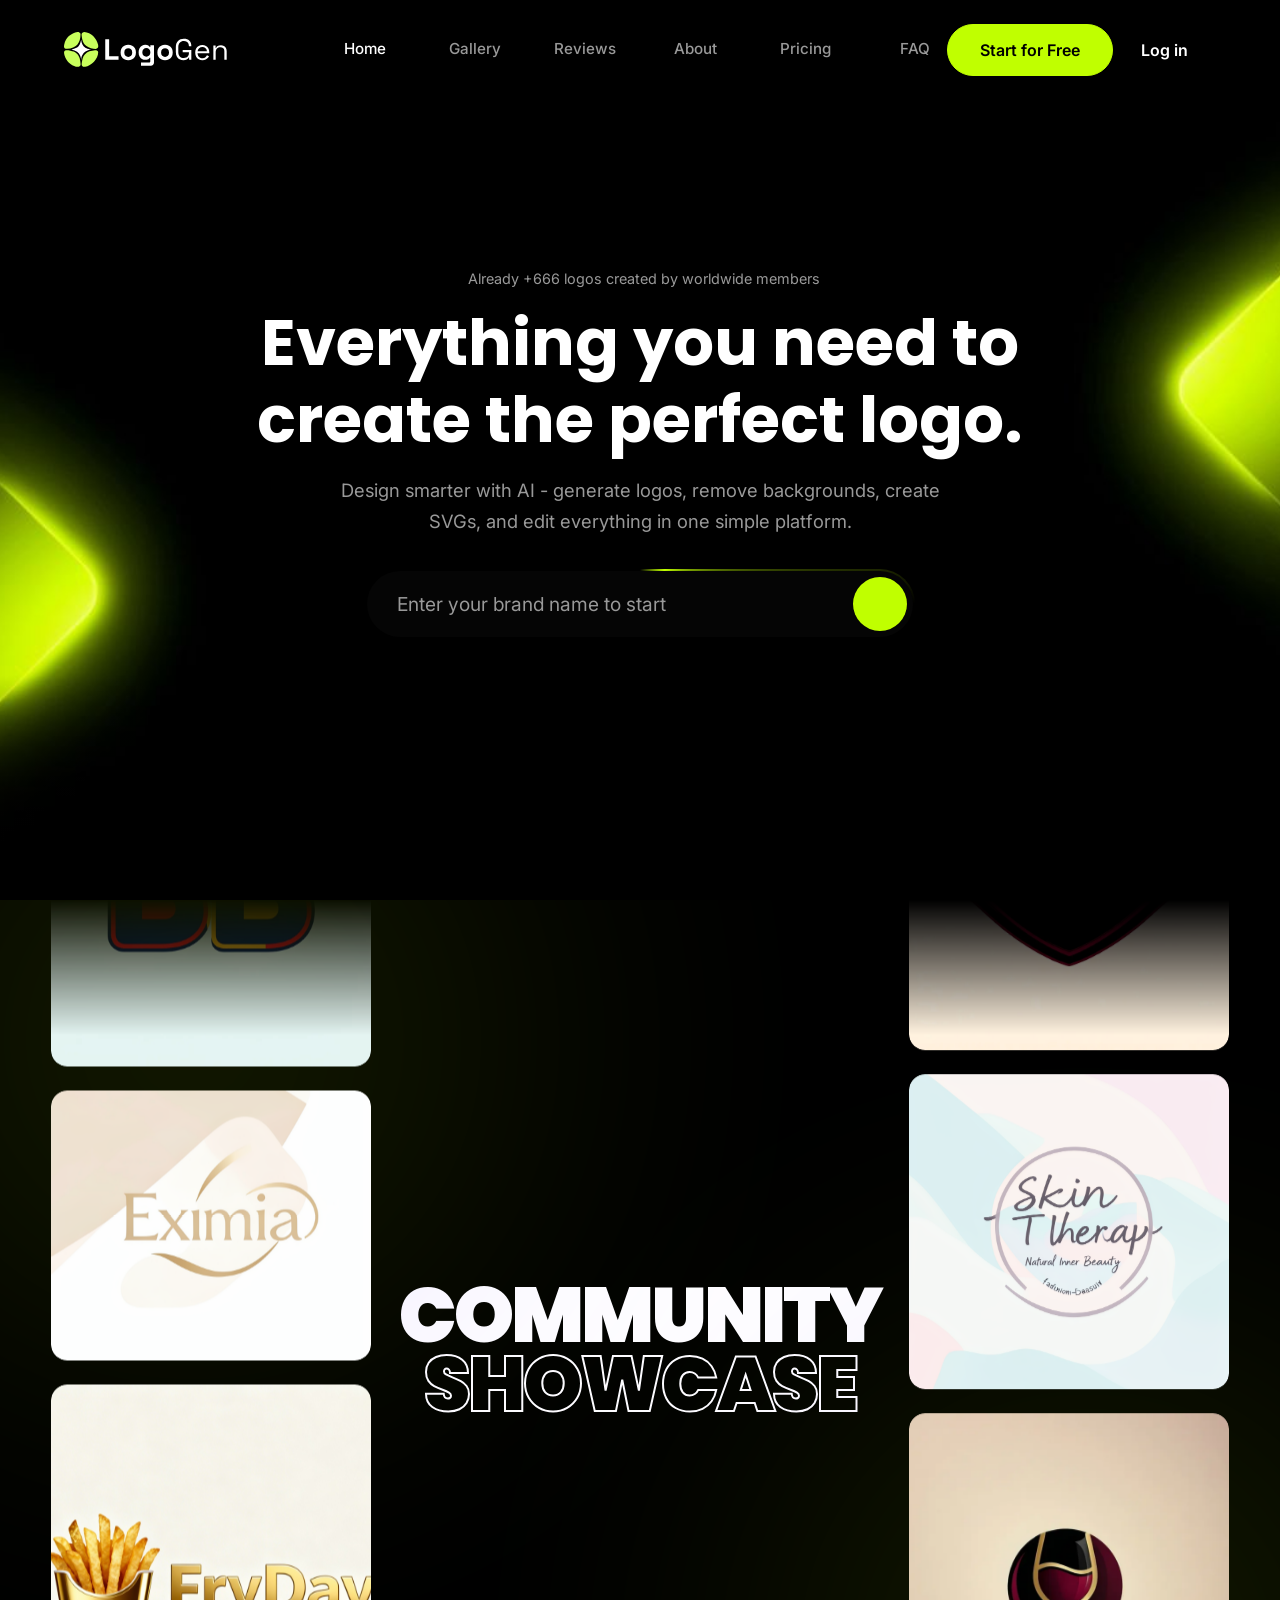
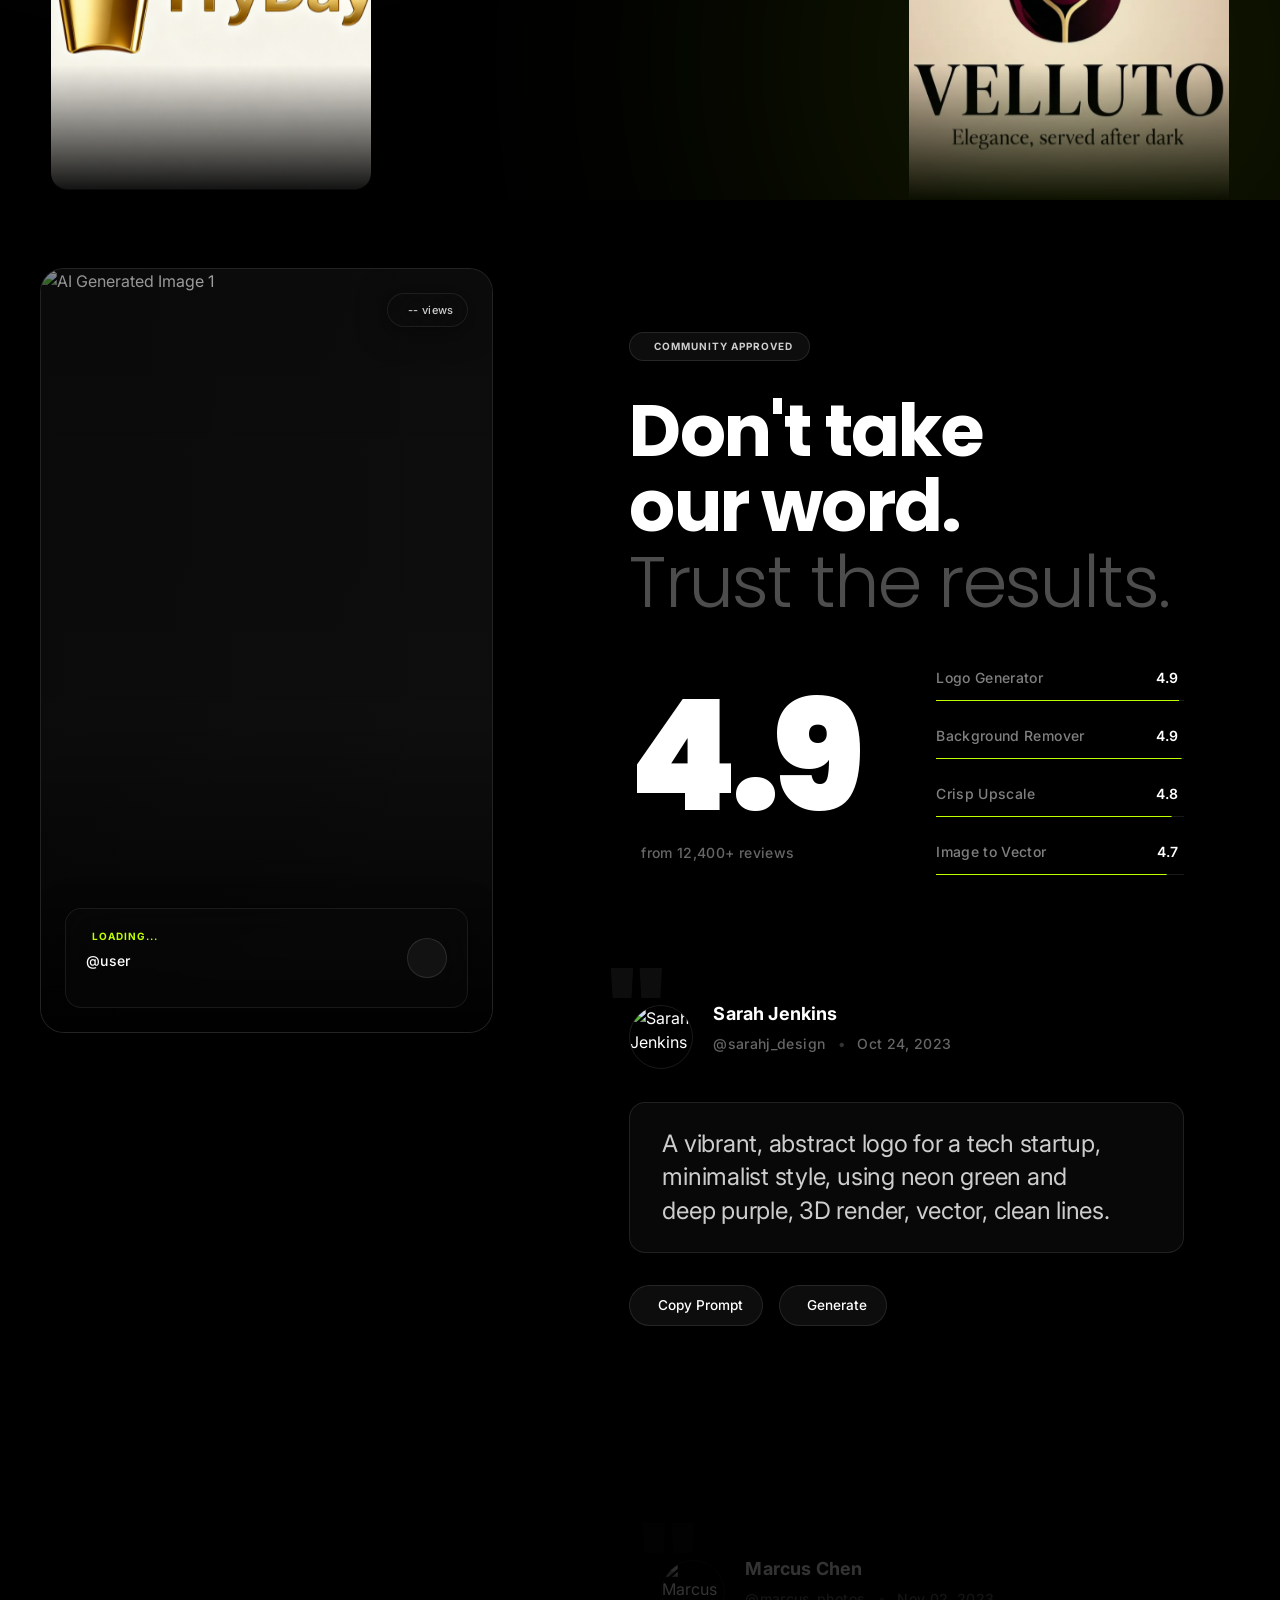
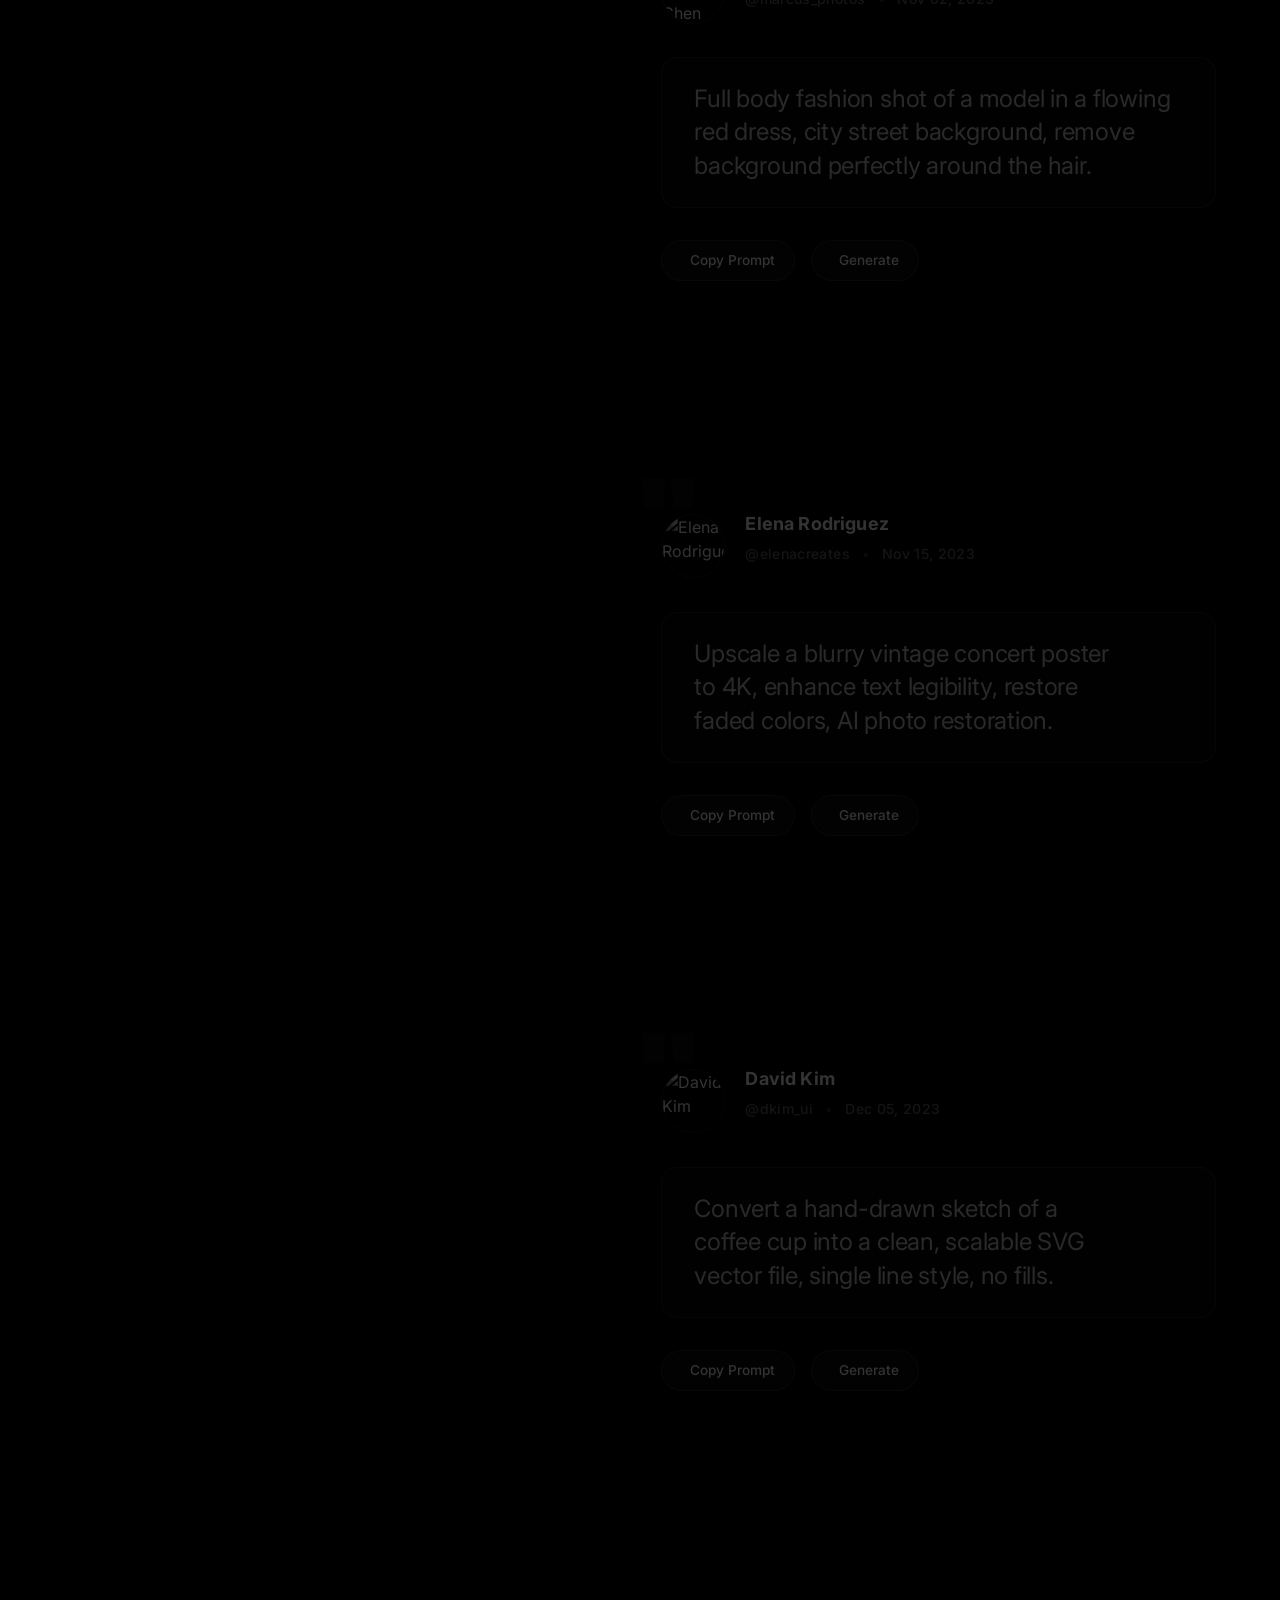
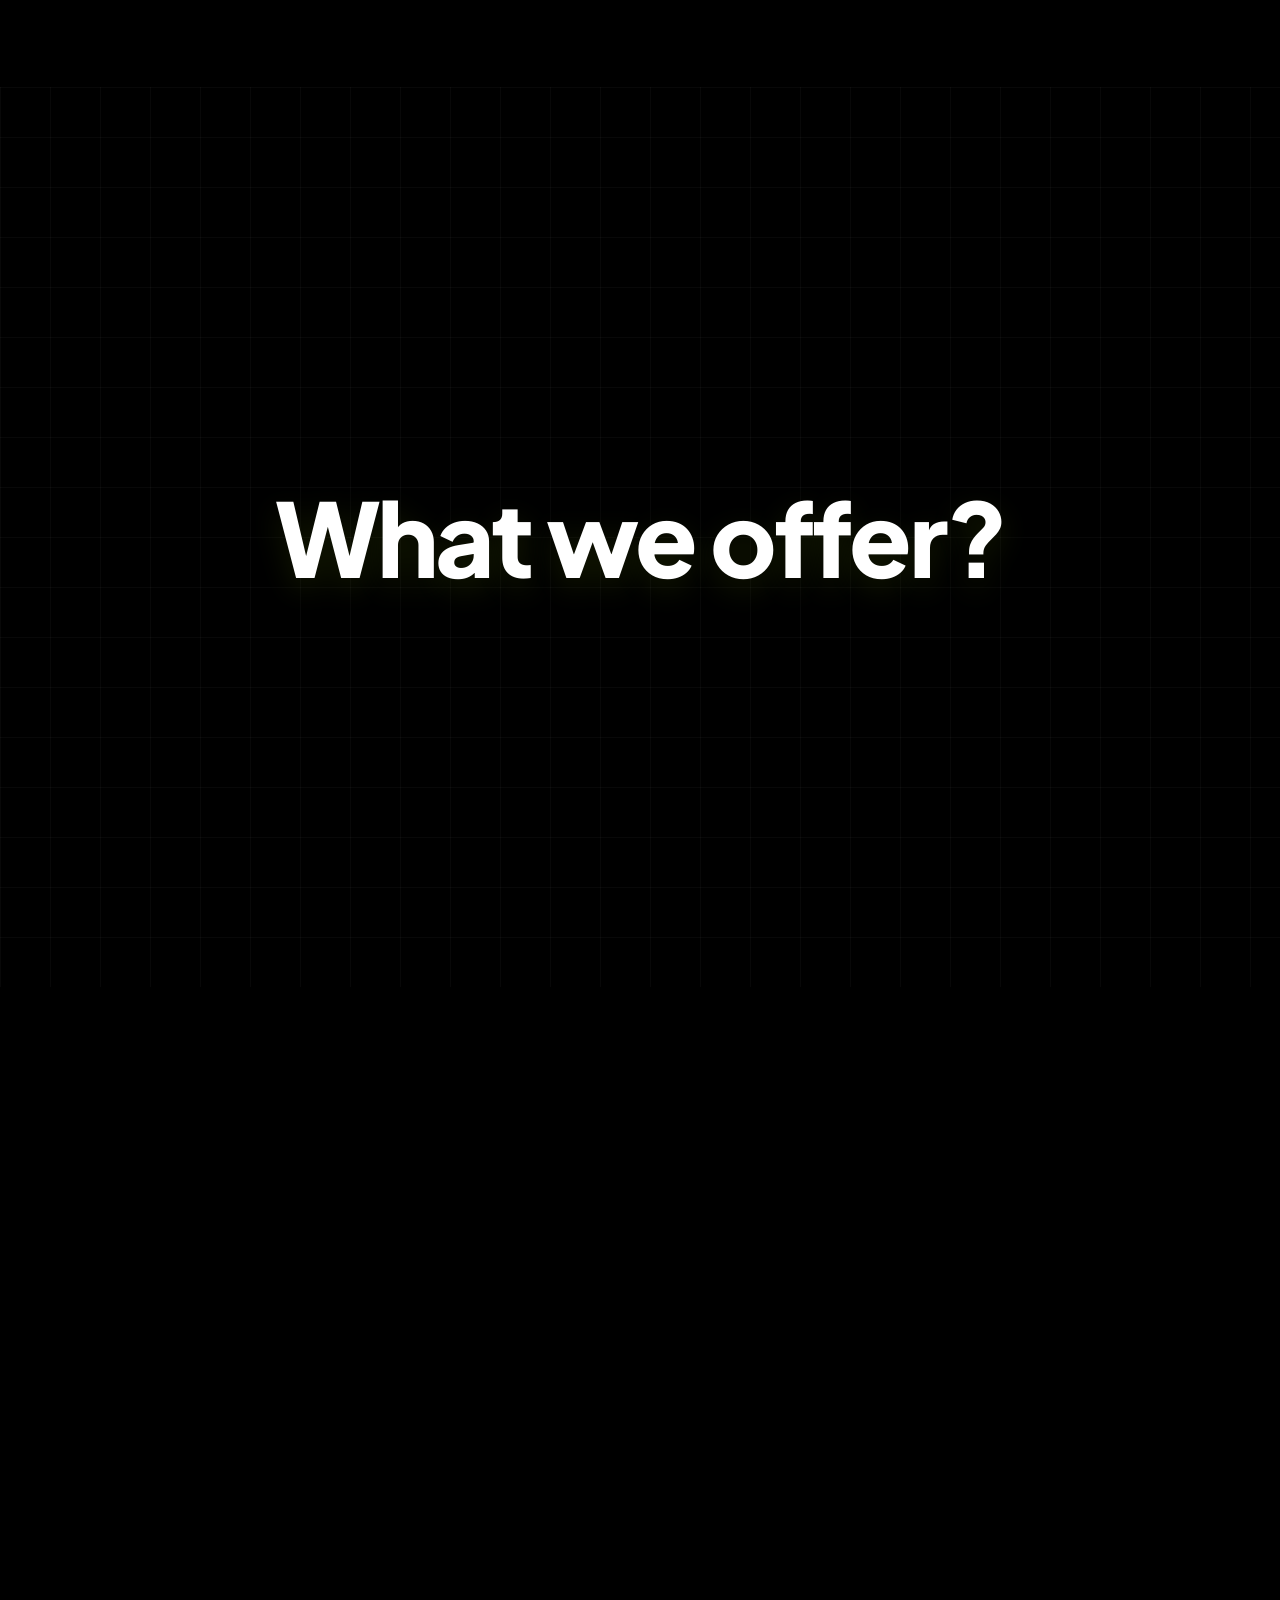
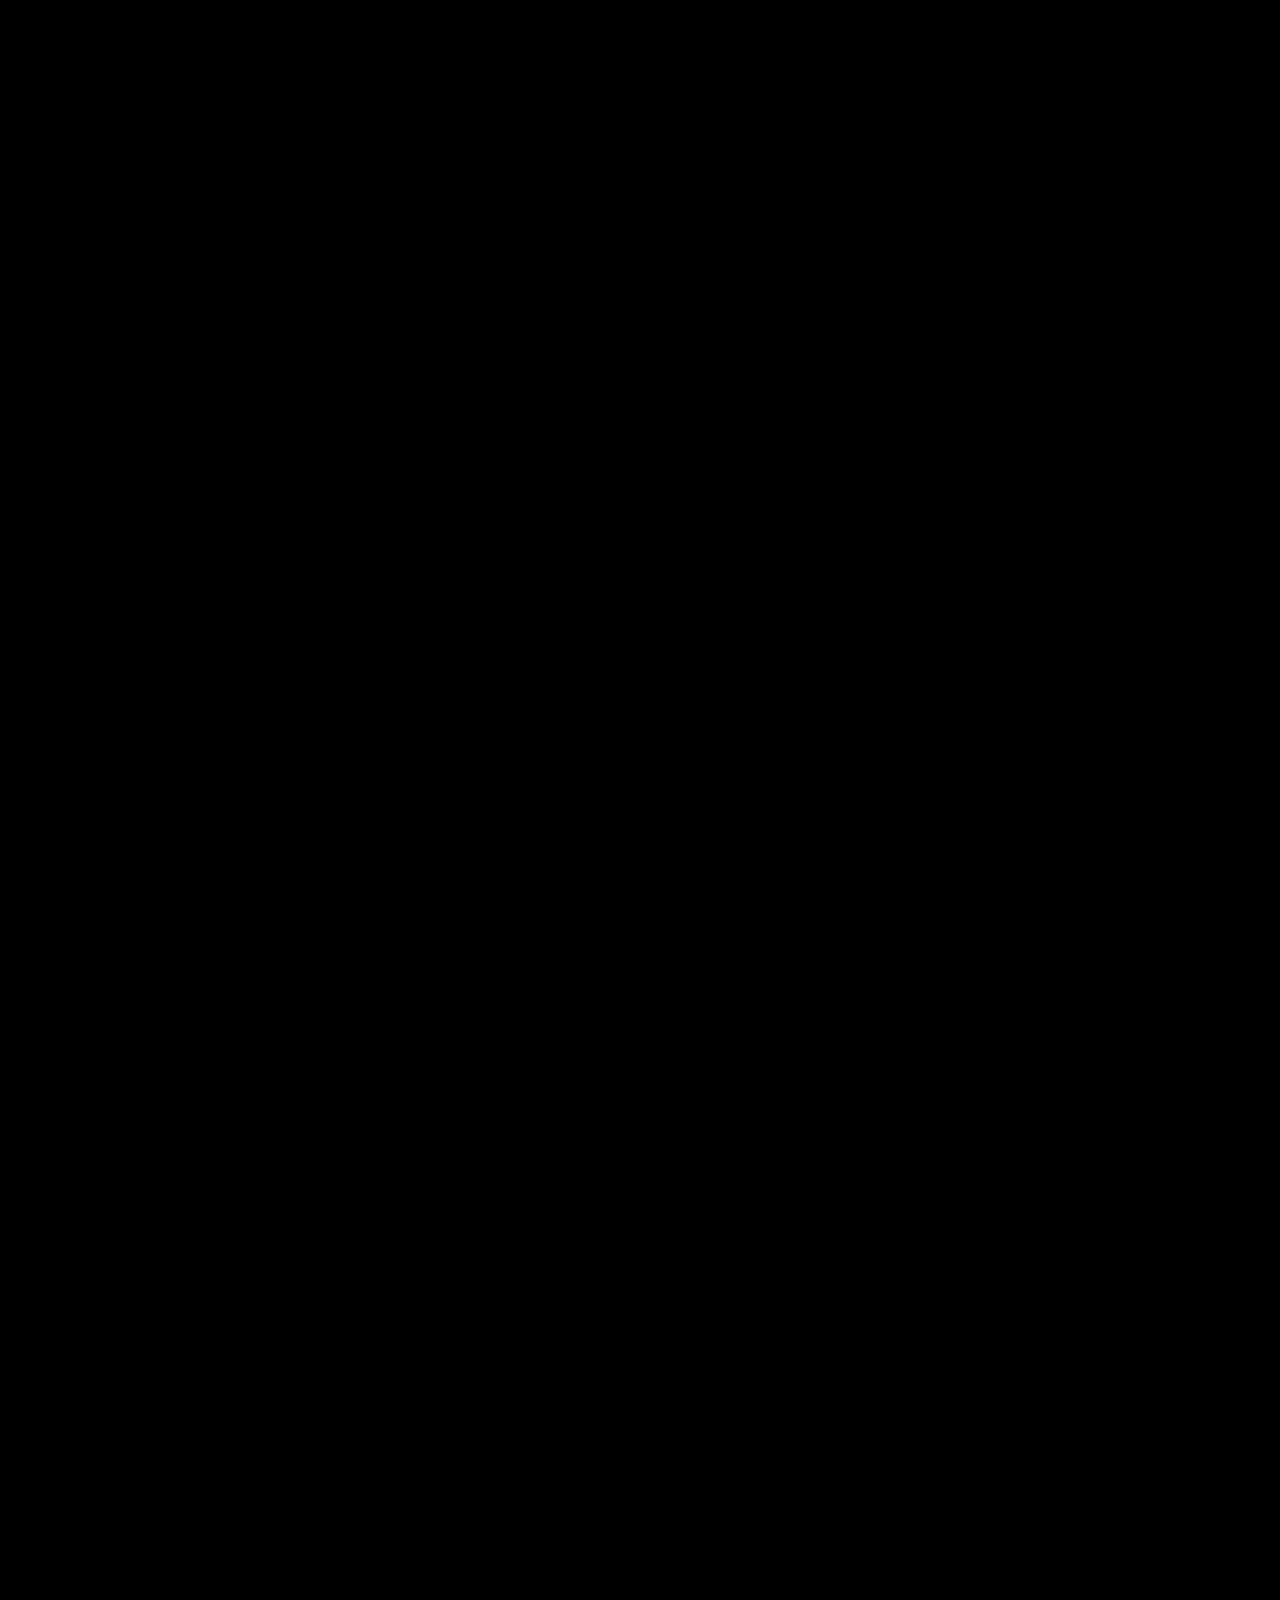
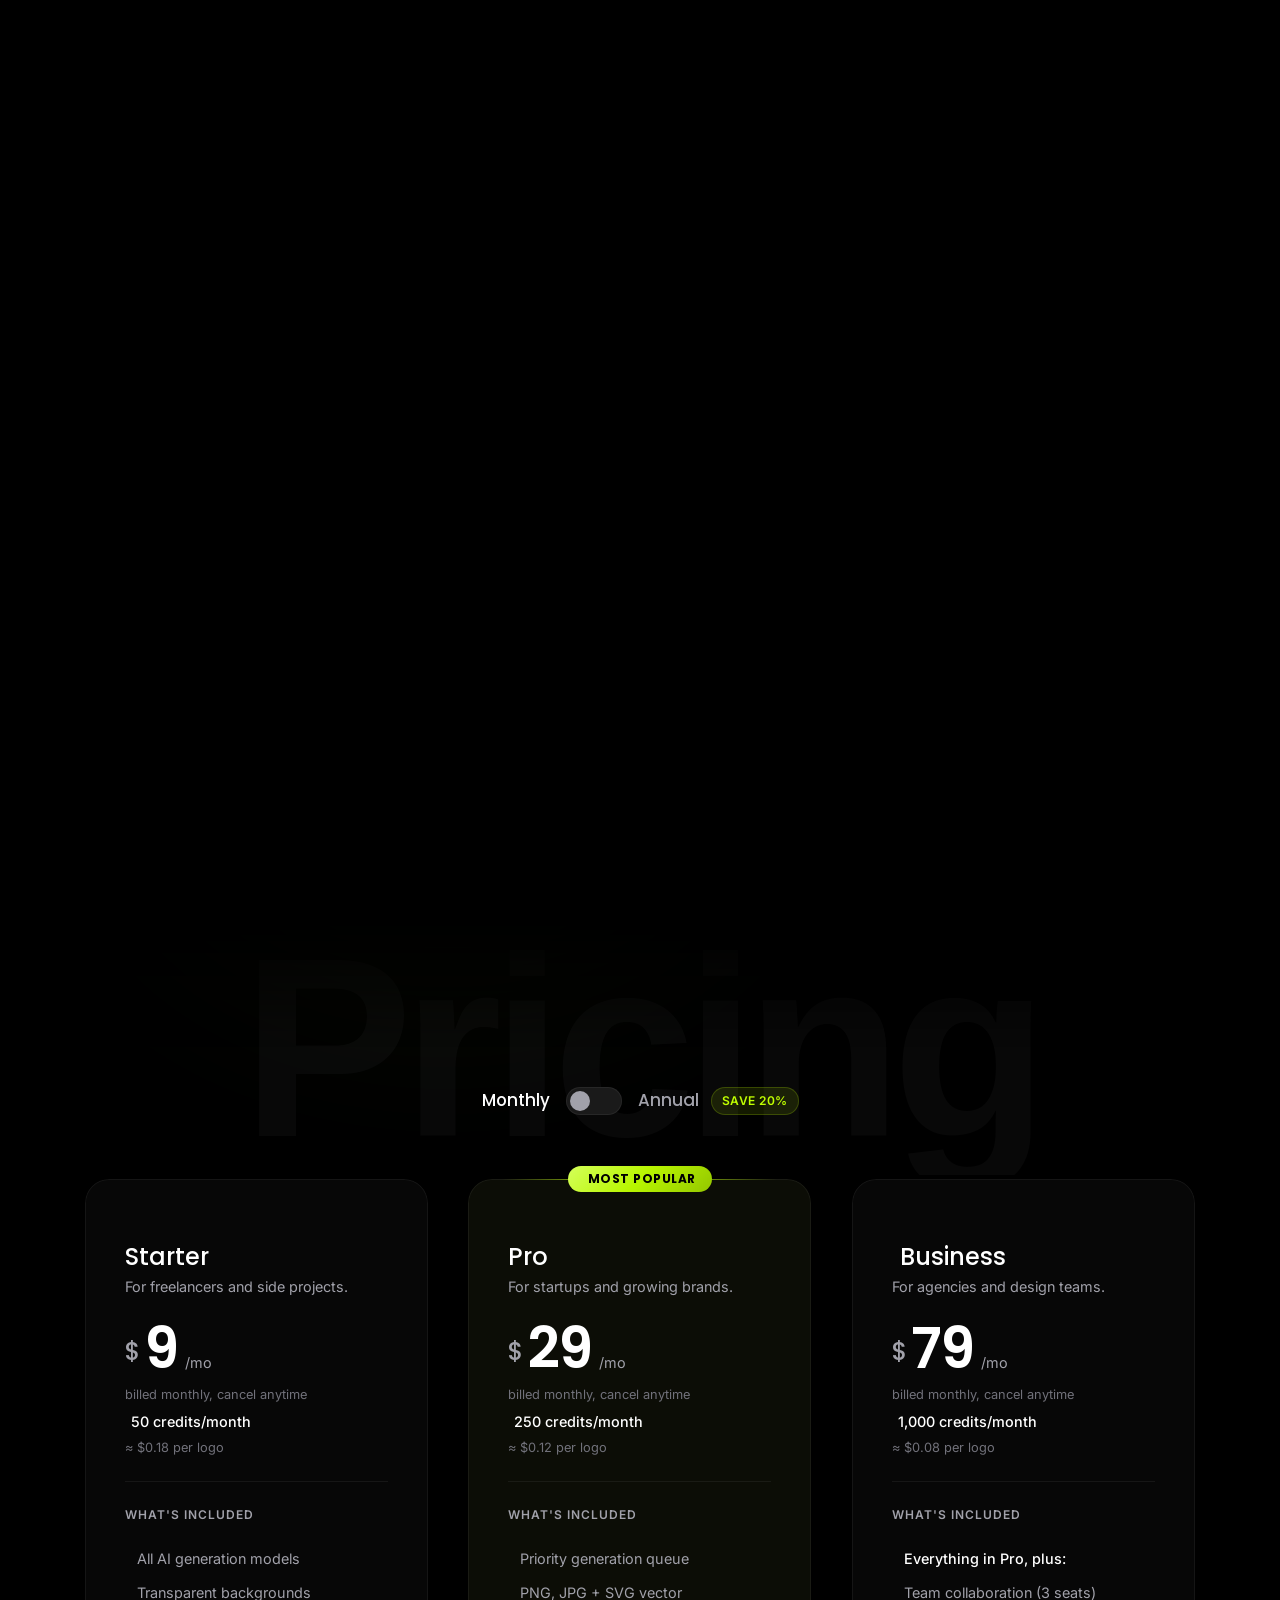
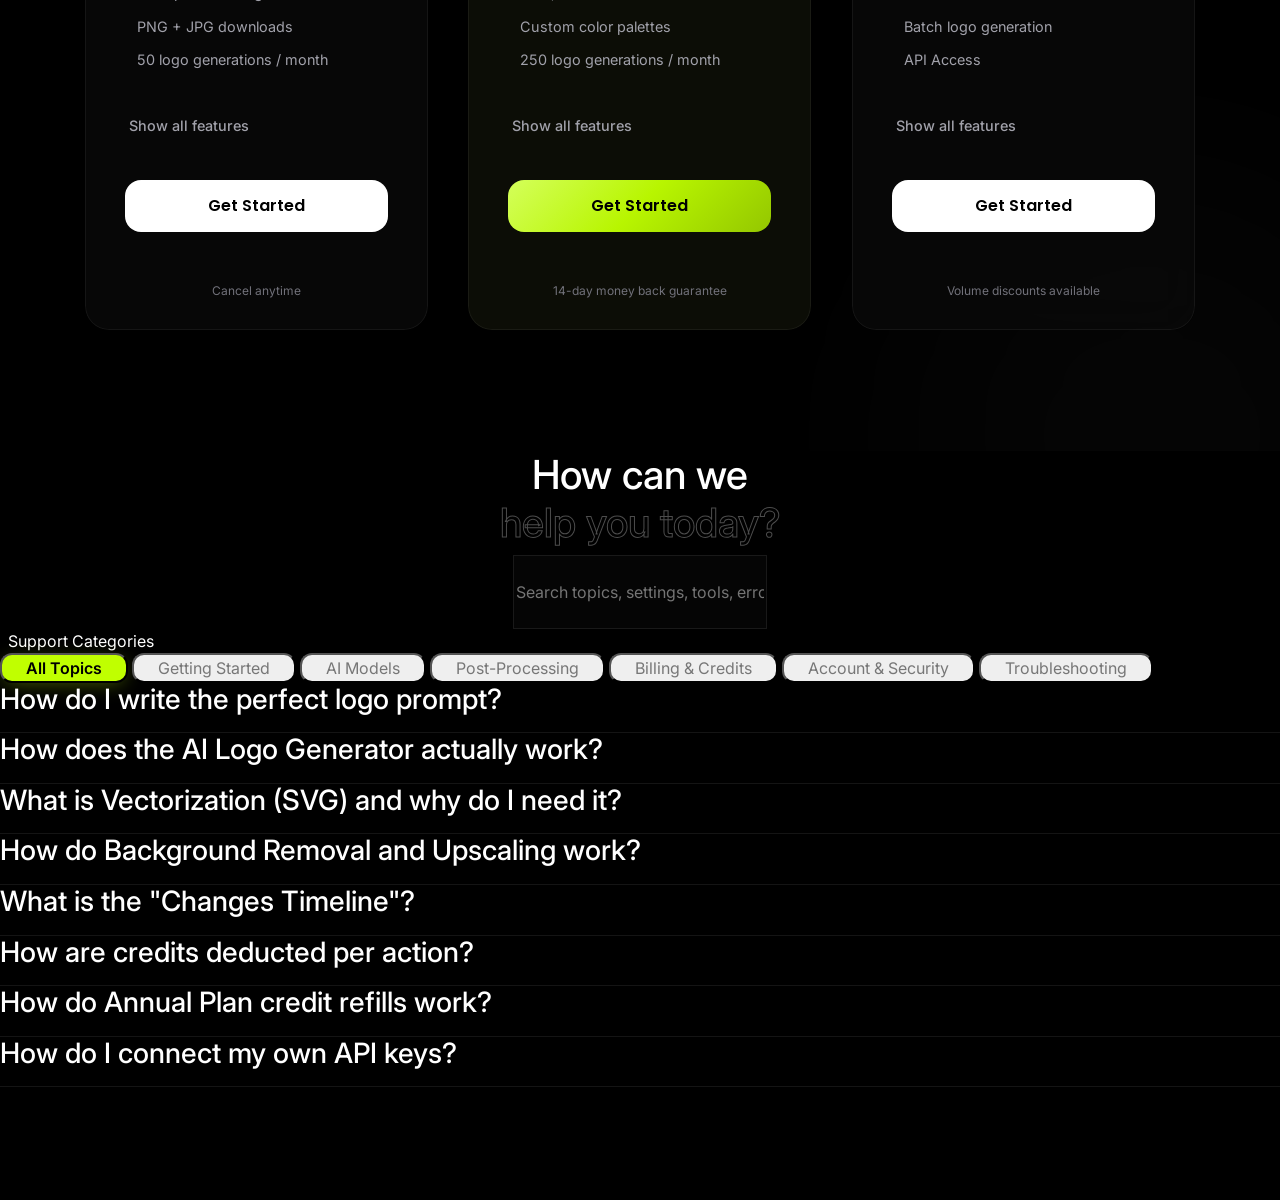
==== commit 8c297d03: "Add files via upload" ====
--- a/logogen/index.html
+++ b/logogen/index.html
@@ -11,13 +11,41 @@
     <link href="https://fonts.googleapis.com/css2?family=Inter:wght@400;500;600&family=Poppins:wght@600;700;900&family=Playfair+Display:wght@700&family=Arvo:wght@700&family=Dancing+Script:wght@700&family=Pacifico&family=Orbitron:wght@700&family=Lobster&display=swap" rel="stylesheet">
     <link href="https://fonts.googleapis.com/css2?family=Plus+Jakarta+Sans:wght@300;400;600;700;800&display=swap" rel="stylesheet">
 
+    <!-- Tailwind CSS (for FAQ Section) -->
+    <script src="https://cdn.tailwindcss.com"></script>
+    <script>
+        tailwind.config = {
+            theme: {
+                extend: {
+                    colors: {
+                        black: '#000000',
+                        white: '#FFFFFF',
+                        neon: '#C0FF00',
+                        gray: {
+                            700: '#333333',
+                            800: '#141414',
+                            850: '#0f0f0f',
+                            900: '#050505'
+                        }
+                    },
+                    fontFamily: {
+                        sans: ['Inter', 'sans-serif'],
+                        poppins: ['Poppins', 'sans-serif'],
+                    }
+                }
+            }
+        }
+    </script>
+
     <!-- Stylesheets -->
     <link rel="stylesheet" href="https://cdn.jsdelivr.net/npm/bootstrap@5.3.2/dist/css/bootstrap.min.css">
     <link rel="stylesheet" href="css/styles.css">
     <link rel="stylesheet" href="css/quality.css">
     <link rel="stylesheet" href="css/creator.css">
     <link rel="stylesheet" href="css/gallery.css">
+    <link rel="stylesheet" href="css/pricing.css">
     <link rel="stylesheet" href="css/reviews.css">
+    <link rel="stylesheet" href="css/faq.css">
 </head>
 <body>
     <svg style="width:0;height:0;position:absolute;" aria-hidden="true" focusable="false">
@@ -42,13 +70,13 @@
     <header class="lg-navbar" id="lg-navbar">
         <div class="lg-container">
             <nav class="lg-navbar__nav">
-                <a href="#" class="lg-navbar__brand">
+                <a href="#lg-creator-intro" class="lg-navbar__brand">
                     <img src="img/logo/logo-official-white.svg" alt="LogoGen Logo" class="lg-navbar__brand-icon">
                 </a>
                 <div class="lg-navbar__menu" id="lg-navbar-menu">
                     <div class="lg-navbar__center">
                         <ul class="lg-navbar__links">
-                            <li><a href="#" class="lg-navbar__link active" data-target="#">
+                            <li><a href="#lg-creator-intro" class="lg-navbar__link active" data-target="#lg-creator-intro">
                                 <span class="lg-navbar__link-text">Home</span>
                                 <ion-icon name="home-outline" class="lg-navbar__link-icon"></ion-icon>
                             </a></li>
@@ -64,6 +92,14 @@
                                 <span class="lg-navbar__link-text">About</span>
                                 <ion-icon name="information-circle-outline" class="lg-navbar__link-icon"></ion-icon>
                             </a></li>
+                            <li><a href="#pricing" class="lg-navbar__link" data-target="#pricing">
+                                <span class="lg-navbar__link-text">Pricing</span>
+                                <ion-icon name="card-outline" class="lg-navbar__link-icon"></ion-icon>
+                            </a></li>
+                            <li><a href="#faq" class="lg-navbar__link" data-target="#faq">
+                                <span class="lg-navbar__link-text">FAQ</span>
+                                <ion-icon name="help-circle-outline" class="lg-navbar__link-icon"></ion-icon>
+                            </a></li>
                         </ul>
                     </div>
                     <div class="lg-navbar__actions">
@@ -234,7 +270,7 @@
                     </div>
 
                     <div class="lg-gallery__item" style="height: 45vh;">
-                        <img src="" alt="3D">
+                        <img src="img/creations/crimson.png" alt="3D">
                         <div class="lg-gallery__item-content">
                             <p class="lg-gallery__item-prompt">3D abstract waves, gradient of pink and blue, smooth, satisfying loop, digital art.</p>
                             <div class="lg-gallery__item-actions">
@@ -425,6 +461,464 @@
             </div>
         </section>
         
+        <!-- ============================================ -->
+        <!-- == SECTION: PRICING                       == -->
+        <!-- ============================================ -->
+        <section class="lg-pricing" id="pricing">
+            <!-- Ambient Aurora Background -->
+            <div class="lg-pricing__mesh-bg">
+                <div class="lg-pricing__aurora lg-pricing__aurora--1"></div>
+                <div class="lg-pricing__aurora lg-pricing__aurora--2"></div>
+            </div>
+
+            <!-- Static Background Giant Text -->
+            <div class="lg-pricing__bg-text">Pricing</div>
+
+            <div class="lg-container">
+
+                <!-- Yearly Toggle -->
+                <div class="lg-pricing__toggle lg-pricing-reveal" style="transition-delay: 100ms;">
+                    <span class="lg-pricing__toggle-label is-active" id="lg-pricing-label-monthly">Monthly</span>
+                    
+                    <label class="lg-pricing__switch">
+                        <input type="checkbox" id="lg-pricing-billing-toggle">
+                        <span class="lg-pricing__slider"></span>
+                    </label>
+                    
+                    <span class="lg-pricing__toggle-label" id="lg-pricing-label-annually">
+                        Annual <span class="lg-pricing__badge">Save 20%</span>
+                    </span>
+                </div>
+
+                <!-- Main Pricing Section -->
+                <div class="lg-pricing__grid">
+                    
+                    <!-- Card 1: Starter -->
+                    <article class="lg-pricing-card lg-pricing-reveal" style="transition-delay: 200ms;">                
+                        <h2 class="lg-pricing-card__tier">Starter</h2>
+                        <p class="lg-pricing-card__desc">For freelancers and side projects.</p>
+                        
+                        <div class="lg-pricing-card__price-wrapper">
+                            <span class="lg-pricing-card__price-currency">$</span> 
+                            <span class="lg-pricing-card__price" data-monthly="9" data-yearly="7">9</span>
+                            <span class="lg-pricing-card__price-period">/mo</span>
+                        </div>
+                        <div class="lg-pricing-card__price-billing">billed monthly, cancel anytime</div>
+                        
+                        <div class="lg-pricing-card__credits">
+                            <i class="ph-fill ph-lightning"></i> 50 credits/month
+                        </div>
+                        <div class="lg-pricing-card__price-per-logo" data-monthly-cost="≈ $0.18 per logo" data-yearly-cost="≈ $0.14 per logo">≈ $0.18 per logo</div>
+
+                        <div class="lg-pricing-card__divider"></div>
+
+                        <div class="lg-pricing-card__features-wrapper">
+                            <div class="lg-pricing-card__feature-title">What's included</div>
+                            <ul class="lg-pricing-card__feature-list">
+                                <li class="lg-pricing-card__feature-item"><i class="ph-fill ph-sparkle lg-pricing-card__feature-icon"></i> All AI generation models</li>
+                                <li class="lg-pricing-card__feature-item"><i class="ph-fill ph-selection-background lg-pricing-card__feature-icon"></i> Transparent backgrounds</li>
+                                <li class="lg-pricing-card__feature-item"><i class="ph-fill ph-image lg-pricing-card__feature-icon"></i> PNG + JPG downloads</li>
+                                <li class="lg-pricing-card__feature-item"><i class="ph-fill ph-stack lg-pricing-card__feature-icon"></i> 50 logo generations / month</li>
+                            </ul>
+                            <ul class="lg-pricing-card__feature-list--collapsible">
+                                <li class="lg-pricing-card__feature-item"><i class="ph ph-check lg-pricing-card__feature-icon"></i> Standard resolution PNG</li>
+                                <li class="lg-pricing-card__feature-item"><i class="ph ph-check lg-pricing-card__feature-icon"></i> Logo variations & iterations</li>
+                                <li class="lg-pricing-card__feature-item"><i class="ph ph-check lg-pricing-card__feature-icon"></i> Custom color palettes</li>
+                            </ul>
+                            <button class="lg-pricing-card__show-features-btn">
+                                <span>Show all features</span>
+                                <i class="ph ph-caret-down"></i>
+                            </button>
+                        </div>
+
+                        <button class="lg-pricing-card__button">Get Started</button>
+                        <p class="lg-pricing-card__trust-indicator">Cancel anytime</p>
+                    </article>
+
+                    <!-- Card 2: Pro -->
+                    <article class="lg-pricing-card lg-pricing-card--pro lg-pricing-reveal" style="transition-delay: 300ms;">
+                        <div class="lg-pricing-card__glow-line"></div>
+                        
+                        <div class="lg-pricing-card__popular-badge">
+                            <i class="ph-fill ph-star"></i> Most Popular
+                        </div>
+
+                        <h2 class="lg-pricing-card__tier">Pro</h2>
+                        <p class="lg-pricing-card__desc">For startups and growing brands.</p>
+                        
+                        <div class="lg-pricing-card__price-wrapper">
+                            <span class="lg-pricing-card__price-currency">$</span> 
+                            <span class="lg-pricing-card__price" data-monthly="29" data-yearly="24">29</span>
+                            <span class="lg-pricing-card__price-period">/mo</span>
+                        </div>
+                        <div class="lg-pricing-card__price-billing">billed monthly, cancel anytime</div>
+                        
+                        <div class="lg-pricing-card__credits">
+                            <i class="ph-fill ph-lightning"></i> 250 credits/month
+                        </div>
+                        <div class="lg-pricing-card__price-per-logo" data-monthly-cost="≈ $0.12 per logo" data-yearly-cost="≈ $0.10 per logo">≈ $0.12 per logo</div>
+
+                        <div class="lg-pricing-card__divider"></div>
+
+                        <div class="lg-pricing-card__features-wrapper">
+                            <div class="lg-pricing-card__feature-title">What's included</div>
+                            <ul class="lg-pricing-card__feature-list">
+                                <li class="lg-pricing-card__feature-item"><i class="ph-fill ph-rocket-launch lg-pricing-card__feature-icon"></i> Priority generation queue</li>
+                                <li class="lg-pricing-card__feature-item"><i class="ph-fill ph-files lg-pricing-card__feature-icon"></i> PNG, JPG + SVG vector</li>
+                                <li class="lg-pricing-card__feature-item"><i class="ph-fill ph-palette lg-pricing-card__feature-icon"></i> Custom color palettes</li>
+                                <li class="lg-pricing-card__feature-item"><i class="ph-fill ph-stack lg-pricing-card__feature-icon"></i> 250 logo generations / month</li>
+                            </ul>
+                            <ul class="lg-pricing-card__feature-list--collapsible">
+                                <li class="lg-pricing-card__feature-item"><i class="ph ph-check lg-pricing-card__feature-icon"></i> All AI generation models</li>
+                                <li class="lg-pricing-card__feature-item"><i class="ph ph-check lg-pricing-card__feature-icon"></i> Transparent backgrounds</li>
+                                <li class="lg-pricing-card__feature-item"><i class="ph ph-check lg-pricing-card__feature-icon"></i> Logo variations & iterations</li>
+                                <li class="lg-pricing-card__feature-item"><i class="ph ph-check lg-pricing-card__feature-icon"></i> Batch logo generation</li>
+                            </ul>
+                            <button class="lg-pricing-card__show-features-btn">
+                                <span>Show all features</span>
+                                <i class="ph ph-caret-down"></i>
+                            </button>
+                        </div>
+
+                        <button class="lg-pricing-card__button">Get Started</button>
+                        <p class="lg-pricing-card__trust-indicator">14-day money back guarantee</p>
+                    </article>
+
+                    <!-- Card 3: Business -->
+                    <article class="lg-pricing-card lg-pricing-card--business lg-pricing-reveal" style="transition-delay: 400ms;">
+                        <h2 class="lg-pricing-card__tier">
+                            <i class="ph-fill ph-crown-simple"></i>
+                            Business
+                        </h2>
+                        <p class="lg-pricing-card__desc">For agencies and design teams.</p>
+                        
+                        <div class="lg-pricing-card__price-wrapper">
+                            <span class="lg-pricing-card__price-currency">$</span> 
+                            <span class="lg-pricing-card__price" data-monthly="79" data-yearly="64">79</span>
+                            <span class="lg-pricing-card__price-period">/mo</span>
+                        </div>
+                        <div class="lg-pricing-card__price-billing">billed monthly, cancel anytime</div>
+                        
+                        <div class="lg-pricing-card__credits">
+                            <i class="ph-fill ph-lightning"></i> 1,000 credits/month
+                        </div>
+                        <div class="lg-pricing-card__price-per-logo" data-monthly-cost="≈ $0.08 per logo" data-yearly-cost="≈ $0.06 per logo">≈ $0.08 per logo</div>
+
+                        <div class="lg-pricing-card__divider"></div>
+
+                        <div class="lg-pricing-card__features-wrapper">
+                            <div class="lg-pricing-card__feature-title">What's included</div>
+                            <ul class="lg-pricing-card__feature-list">
+                                <li class="lg-pricing-card__feature-item lg-pricing-card__feature-item--subheading"><i class="ph-fill ph-plus-circle lg-pricing-card__feature-icon"></i> Everything in Pro, plus:</li>
+                                <li class="lg-pricing-card__feature-item"><i class="ph-fill ph-users-three lg-pricing-card__feature-icon"></i> Team collaboration (3 seats)</li>
+                                <li class="lg-pricing-card__feature-item"><i class="ph-fill ph-stack lg-pricing-card__feature-icon"></i> Batch logo generation</li>
+                                <li class="lg-pricing-card__feature-item"><i class="ph-fill ph-chart-line-up lg-pricing-card__feature-icon"></i> API Access</li>
+                            </ul>
+                            <ul class="lg-pricing-card__feature-list--collapsible">
+                                <li class="lg-pricing-card__feature-item"><i class="ph ph-check lg-pricing-card__feature-icon"></i> Dedicated support</li>
+                                <li class="lg-pricing-card__feature-item"><i class="ph ph-check lg-pricing-card__feature-icon"></i> Custom integrations</li>
+                            </ul>
+                            <button class="lg-pricing-card__show-features-btn">
+                                <span>Show all features</span>
+                                <i class="ph ph-caret-down"></i>
+                            </button>
+                        </div>
+
+                        <button class="lg-pricing-card__button">Get Started</button>
+                        <p class="lg-pricing-card__trust-indicator">Volume discounts available</p>
+                    </article>
+
+                </div>
+            </div>
+        </section>
+
+        <!-- ============================================ -->
+        <!-- == SECTION: FAQ                           == -->
+        <!-- ============================================ -->
+        <section id="faq" class="lg-faq-section bg-black font-sans">
+             <header class="relative pt-24 pb-16 px-6 sm:px-12 flex flex-col items-center justify-center text-center border-b border-white/5">
+                <div class="absolute top-0 left-1/2 -translate-x-1/2 w-[600px] h-[300px] bg-neon/5 blur-[120px] rounded-full pointer-events-none"></div>
+
+                <h1 class="font-poppins text-5xl sm:text-6xl lg:text-7xl font-semibold leading-tight tracking-tight mb-8 lg-faq-anim-stagger" style="animation-delay: 0.1s;">
+                    How can we <br> <span class="lg-faq-text-outline italic font-light hover:lg-faq-text-neon-glow hover:text-transparent cursor-default">help you today?</span>
+                </h1>
+
+                <div class="lg-faq-search-wrap w-full max-w-2xl lg-faq-anim-stagger" style="animation-delay: 0.2s;">
+                    <input type="text" id="lg-faq-search" placeholder="Search topics, settings, tools, errors..." 
+                        class="lg-faq-search-input w-full text-white placeholder-gray-500 rounded-2xl py-4 pl-14 pr-6 text-lg font-light shadow-2xl">
+                    <ion-icon name="search-outline" class="absolute left-5 top-1/2 -translate-y-1/2 w-6 h-6 text-gray-500"></ion-icon>
+                </div>
+            </header>
+
+            <div class="max-w-[90rem] mx-auto px-6 sm:px-12 py-16 flex flex-col lg:flex-row gap-16 lg:gap-24">
+
+                <aside class="lg:w-1/4 lg:sticky lg:top-24 h-max flex-shrink-0 flex flex-col lg-faq-anim-stagger" style="animation-delay: 0.3s;">
+                    <div class="text-xs font-poppins text-gray-500 uppercase tracking-widest mb-6 px-2">Support Categories</div>
+
+                    <nav id="lg-faq-filter-nav" class="flex flex-col gap-2">
+                        <button class="lg-faq-nav-button is-active flex items-center gap-4 px-4 py-3.5 text-sm text-left" data-filter="all">
+                            <div class="lg-faq-icon-wrap"><ion-icon name="menu-outline" class="w-4 h-4"></ion-icon></div>
+                            <span>All Topics</span>
+                        </button>
+                        <button class="lg-faq-nav-button flex items-center gap-4 px-4 py-3.5 text-sm text-left" data-filter="getting-started">
+                            <div class="lg-faq-icon-wrap"><ion-icon name="play-outline" class="w-4 h-4"></ion-icon></div>
+                            <span>Getting Started</span>
+                        </button>
+                        <button class="lg-faq-nav-button flex items-center gap-4 px-4 py-3.5 text-sm text-left" data-filter="ai-models">
+                            <div class="lg-faq-icon-wrap"><ion-icon name="flash-outline" class="w-4 h-4"></ion-icon></div>
+                            <span>AI Models</span>
+                        </button>
+                        <button class="lg-faq-nav-button flex items-center gap-4 px-4 py-3.5 text-sm text-left" data-filter="post-processing">
+                            <div class="lg-faq-icon-wrap"><ion-icon name="color-wand-outline" class="w-4 h-4"></ion-icon></div>
+                            <span>Post-Processing</span>
+                        </button>
+                        <button class="lg-faq-nav-button flex items-center gap-4 px-4 py-3.5 text-sm text-left" data-filter="billing">
+                            <div class="lg-faq-icon-wrap"><ion-icon name="card-outline" class="w-4 h-4"></ion-icon></div>
+                            <span>Billing & Credits</span>
+                        </button>
+                        <button class="lg-faq-nav-button flex items-center gap-4 px-4 py-3.5 text-sm text-left" data-filter="account">
+                            <div class="lg-faq-icon-wrap"><ion-icon name="person-circle-outline" class="w-4 h-4"></ion-icon></div>
+                            <span>Account & Security</span>
+                        </button>
+                        <button class="lg-faq-nav-button flex items-center gap-4 px-4 py-3.5 text-sm text-left" data-filter="troubleshooting">
+                            <div class="lg-faq-icon-wrap"><ion-icon name="warning-outline" class="w-4 h-4"></ion-icon></div>
+                            <span>Troubleshooting</span>
+                        </button>
+                    </nav>
+                </aside>
+
+                <div class="lg:w-3/4 flex-1 flex flex-col">
+
+                    <div id="lg-faq-container" class="flex flex-col">
+
+                        <article class="lg-faq-card py-7 cursor-pointer lg-faq-anim-stagger" style="animation-delay: 0.4s;" data-category="getting-started" data-keywords="prompt writing text description generate logo ideas">
+                            <header class="lg-faq-header flex justify-between items-center gap-6">
+                                <h3 class="font-poppins text-xl sm:text-2xl font-light text-gray-200">How do I write the perfect logo prompt?</h3>
+                                <div class="lg-faq-toggle-icon relative w-5 h-5 flex-shrink-0">
+                                    <span class="absolute top-1/2 left-0 w-full h-[1.5px] rounded-full"></span>
+                                    <span class="absolute left-1/2 top-0 w-[1.5px] h-full rounded-full"></span>
+                                </div>
+                            </header>
+                            <div class="lg-faq-content-grid">
+                                <div class="lg-faq-content-inner pt-6 pb-2 cursor-default" onclick="event.stopPropagation()">
+                                    <p class="text-sm font-light text-gray-400 mb-6 leading-relaxed max-w-3xl">The AI understands clear, descriptive instructions. A good prompt acts as a creative brief for the AI engine.</p>
+                                    <div class="ml-2">
+                                        <div class="lg-faq-step step-neon">
+                                            <h4 class="text-white text-base font-medium mb-1">1. Define the Subject & Style</h4>
+                                            <p class="text-sm text-gray-500 font-light leading-relaxed max-w-2xl mb-4">Start with exactly what you want and the artistic style. <br><strong class="text-gray-300">Example:</strong> "A minimalist geometric logo of a wolf's head, flat vector style."</p>
+                                        </div>
+                                        <div class="lg-faq-step step-blue">
+                                            <h4 class="text-white text-base font-medium mb-1">2. Specify Colors & Background</h4>
+                                            <p class="text-sm text-gray-500 font-light leading-relaxed max-w-2xl mb-4">Tell the AI your brand colors. We recommend asking for a solid background to make background removal easier later. <br><strong class="text-gray-300">Example:</strong> "Neon blue and cyber pink accents, solid white background."</p>
+                                        </div>
+                                        <div class="lg-faq-step step-emerald">
+                                            <h4 class="text-white text-base font-medium mb-1">3. Keep text out of the prompt (Usually)</h4>
+                                            <p class="text-sm text-gray-500 font-light leading-relaxed max-w-2xl">Most AI image models struggle to spell words perfectly. It's best to generate the icon/symbol first, and add your typography later in a standard design tool, unless using text-specialized models.</p>
+                                        </div>
+                                    </div>
+                                </div>
+                            </div>
+                        </article>
+
+                        <article class="lg-faq-card py-7 cursor-pointer lg-faq-anim-stagger" style="animation-delay: 0.45s;" data-category="ai-models" data-keywords="models api recraft openrouter flux generation">
+                            <header class="lg-faq-header flex justify-between items-center gap-6">
+                                <h3 class="font-poppins text-xl sm:text-2xl font-light text-gray-200">How does the AI Logo Generator actually work?</h3>
+                                <div class="lg-faq-toggle-icon relative w-5 h-5 flex-shrink-0">
+                                    <span class="absolute top-1/2 left-0 w-full h-[1.5px] rounded-full"></span>
+                                    <span class="absolute left-1/2 top-0 w-[1.5px] h-full rounded-full"></span>
+                                </div>
+                            </header>
+                            <div class="lg-faq-content-grid">
+                                <div class="lg-faq-content-inner pt-6 pb-2 cursor-default" onclick="event.stopPropagation()">
+                                    <p class="text-sm font-light text-gray-400 mb-8 leading-relaxed max-w-3xl">LogoGen utilizes a hybrid architecture, routing your requests to the best specific AI models for different tasks.</p>
+                                    <div class="ml-2">
+                                        <div class="lg-faq-step step-purple">
+                                            <h4 class="text-white text-base font-medium mb-2 flex items-center gap-2">
+                                                OpenRouter API <span class="px-2 py-0.5 rounded text-[10px] bg-purple-500/20 text-purple-300 uppercase tracking-widest border border-purple-500/30">Creation Phase</span>
+                                            </h4>
+                                            <p class="text-sm text-gray-500 font-light leading-relaxed max-w-2xl mb-4">When you type a prompt, we send it to OpenRouter, which connects to models like <strong>Flux</strong> or <strong>DALL-E</strong>. These models are incredible at "imagining" and generating the raw concept art (Text-to-Image).</p>
+                                        </div>
+                                        <div class="lg-faq-step step-emerald">
+                                            <h4 class="text-white text-base font-medium mb-2 flex items-center gap-2">
+                                                Recraft AI API <span class="px-2 py-0.5 rounded text-[10px] bg-emerald-500/20 text-emerald-300 uppercase tracking-widest border border-emerald-500/30">Refinement Phase</span>
+                                            </h4>
+                                            <p class="text-sm text-gray-500 font-light leading-relaxed max-w-2xl">Once you have your generated image, our Recraft integration handles the professional post-processing. Recraft specializes in structural image changes—like turning a pixel image into a scalable vector (SVG) or cleanly stripping backgrounds.</p>
+                                        </div>
+                                    </div>
+                                </div>
+                            </div>
+                        </article>
+
+                        <article class="lg-faq-card py-7 cursor-pointer lg-faq-anim-stagger" style="animation-delay: 0.5s;" data-category="post-processing" data-keywords="svg vector vectorize printing scale quality resize">
+                            <header class="lg-faq-header flex justify-between items-center gap-6">
+                                <h3 class="font-poppins text-xl sm:text-2xl font-light text-gray-200">What is Vectorization (SVG) and why do I need it?</h3>
+                                <div class="lg-faq-toggle-icon relative w-5 h-5 flex-shrink-0">
+                                    <span class="absolute top-1/2 left-0 w-full h-[1.5px] rounded-full"></span>
+                                    <span class="absolute left-1/2 top-0 w-[1.5px] h-full rounded-full"></span>
+                                </div>
+                            </header>
+                            <div class="lg-faq-content-grid">
+                                <div class="lg-faq-content-inner pt-6 pb-2 cursor-default" onclick="event.stopPropagation()">
+                                    <p class="text-sm font-light text-gray-400 mb-6 leading-relaxed max-w-3xl">This is the most crucial step for professional logo design. AI models generate <strong>raster images</strong> (PNGs made of pixels), which get blurry when scaled up. Vectorization fixes this.</p>
+                                    <div class="grid grid-cols-1 sm:grid-cols-2 gap-4 mt-4 mb-6">
+                                        <div class="p-5 rounded-xl bg-gray-900 border border-gray-800">
+                                            <h4 class="text-white font-medium text-sm mb-2">Before Vectorizing (PNG/JPG)</h4>
+                                            <p class="text-xs text-gray-500 leading-relaxed font-light">Made of tiny squares (pixels). Perfect for screens, but if you stretch it to print on a billboard or a large t-shirt, it will look pixelated and unprofessional.</p>
+                                        </div>
+                                        <div class="p-5 rounded-xl bg-gray-900 border border-neon/30 relative overflow-hidden">
+                                            <div class="absolute top-0 right-0 w-16 h-16 bg-neon/10 blur-xl"></div>
+                                            <h4 class="text-neon font-medium text-sm mb-2 relative z-10">After Vectorizing (SVG)</h4>
+                                            <p class="text-xs text-gray-400 leading-relaxed font-light relative z-10">Converted into mathematical paths. The logo can be scaled to the size of a building with absolutely <strong>zero loss in quality</strong>. It is the industry standard for brand assets.</p>
+                                        </div>
+                                    </div>
+                                    <p class="text-xs text-gray-500 italic">Our system uses Recraft's advanced V4 engine to perfectly trace and vectorize your AI generations.</p>
+                                </div>
+                            </div>
+                        </article>
+
+                        <article class="lg-faq-card py-7 cursor-pointer lg-faq-anim-stagger" style="animation-delay: 0.55s;" data-category="post-processing" data-keywords="background remove transparent png upscale crisp resolution">
+                            <header class="lg-faq-header flex justify-between items-center gap-6">
+                                <h3 class="font-poppins text-xl sm:text-2xl font-light text-gray-200">How do Background Removal and Upscaling work?</h3>
+                                <div class="lg-faq-toggle-icon relative w-5 h-5 flex-shrink-0">
+                                    <span class="absolute top-1/2 left-0 w-full h-[1.5px] rounded-full"></span>
+                                    <span class="absolute left-1/2 top-0 w-[1.5px] h-full rounded-full"></span>
+                                </div>
+                            </header>
+                            <div class="lg-faq-content-grid">
+                                <div class="lg-faq-content-inner pt-6 pb-2 cursor-default" onclick="event.stopPropagation()">
+                                    <p class="text-sm font-light text-gray-400 mb-6 leading-relaxed">Beyond vectorization, we offer two other powerful tools to perfect your assets directly from your Dashboard.</p>
+                                    <div class="ml-2">
+                                        <div class="lg-faq-step">
+                                            <h4 class="text-white text-base font-medium mb-1">Remove Background</h4>
+                                            <p class="text-sm text-gray-500 font-light leading-relaxed max-w-2xl mb-4">Clicking this button triggers an AI vision model that identifies the core subject of your logo and erases the background. The result is saved as a <strong>Transparent PNG</strong>, ready to be placed over any color or photo on your website.</p>
+                                        </div>
+                                        <div class="lg-faq-step step-blue">
+                                            <h4 class="text-white text-base font-medium mb-1">Crisp Upscale</h4>
+                                            <p class="text-sm text-gray-500 font-light leading-relaxed max-w-2xl">If you love a generated image but the resolution is too low, the Crisp Upscale tool uses AI to intelligently add missing pixels and enhance details, effectively multiplying the resolution without blurring.</p>
+                                        </div>
+                                    </div>
+                                </div>
+                            </div>
+                        </article>
+
+                        <article class="lg-faq-card py-7 cursor-pointer lg-faq-anim-stagger" style="animation-delay: 0.6s;" data-category="getting-started" data-keywords="history timeline track changes steps my logos gallery">
+                            <header class="lg-faq-header flex justify-between items-center gap-6">
+                                <h3 class="font-poppins text-xl sm:text-2xl font-light text-gray-200">What is the "Changes Timeline"?</h3>
+                                <div class="lg-faq-toggle-icon relative w-5 h-5 flex-shrink-0">
+                                    <span class="absolute top-1/2 left-0 w-full h-[1.5px] rounded-full"></span>
+                                    <span class="absolute left-1/2 top-0 w-[1.5px] h-full rounded-full"></span>
+                                </div>
+                            </header>
+                            <div class="lg-faq-content-grid">
+                                <div class="lg-faq-content-inner pt-6 pb-2 cursor-default" onclick="event.stopPropagation()">
+                                    <p class="text-sm font-light text-gray-400 mb-6 leading-relaxed max-w-2xl">Located in your "My Logos" gallery, the Timeline is a permanent history of every action taken on a specific logo file.</p>
+                                    <p class="text-sm text-gray-500 font-light leading-relaxed mb-4">Instead of creating messy duplicate files every time you edit a logo, we keep them organized in a single linear history. You can see exactly when you generated it, and when you applied post-processing.</p>
+                                    <ul class="space-y-3 mt-6">
+                                        <li class="flex items-center gap-3 text-sm text-gray-300 font-light">
+                                            <span class="w-2 h-2 rounded-full bg-indigo-500"></span> Generated (Original Prompt)
+                                        </li>
+                                        <li class="flex items-center gap-3 text-sm text-gray-300 font-light">
+                                            <span class="w-2 h-2 rounded-full bg-emerald-500"></span> Vectorized (SVG created)
+                                        </li>
+                                        <li class="flex items-center gap-3 text-sm text-gray-300 font-light">
+                                            <span class="w-2 h-2 rounded-full bg-violet-500"></span> Background Removed
+                                        </li>
+                                        <li class="flex items-center gap-3 text-sm text-gray-300 font-light">
+                                            <span class="w-2 h-2 rounded-full bg-blue-500"></span> Crisp Upscaled
+                                        </li>
+                                    </ul>
+                                </div>
+                            </div>
+                        </article>
+
+                        <article class="lg-faq-card py-7 cursor-pointer lg-faq-anim-stagger" style="animation-delay: 0.65s;" data-category="billing" data-keywords="cost credits deduction math spent usage history">
+                            <header class="lg-faq-header flex justify-between items-center gap-6">
+                                <h3 class="font-poppins text-xl sm:text-2xl font-light text-gray-200">How are credits deducted per action?</h3>
+                                <div class="lg-faq-toggle-icon relative w-5 h-5 flex-shrink-0">
+                                    <span class="absolute top-1/2 left-0 w-full h-[1.5px] rounded-full"></span>
+                                    <span class="absolute left-1/2 top-0 w-[1.5px] h-full rounded-full"></span>
+                                </div>
+                            </header>
+                            <div class="lg-faq-content-grid">
+                                <div class="lg-faq-content-inner pt-6 pb-2 cursor-default" onclick="event.stopPropagation()">
+                                    <p class="text-sm font-light text-gray-400 mb-6 leading-relaxed">Our platform operates on a transparent credit system. Costs vary depending on the computing power required by the specific AI model you choose.</p>
+                                    <div class="grid grid-cols-1 sm:grid-cols-2 gap-4 mt-4">
+                                        <div class="p-5 rounded-xl bg-gray-900 border border-gray-800">
+                                            <h4 class="text-white font-medium text-sm mb-2">Dynamic Cost (Generation)</h4>
+                                            <p class="text-xs text-gray-500 leading-relaxed font-light">Generating a logo has a variable cost based on the model selected. High-end premium models (like Flux Pro) will consume more credits per image than standard, faster models. The UI will show you the exact cost before generating.</p>
+                                        </div>
+                                        <div class="p-5 rounded-xl bg-gray-900 border border-gray-800">
+                                            <h4 class="text-neon font-medium text-sm mb-2">Fixed Cost (Post-Processing)</h4>
+                                            <p class="text-xs text-gray-500 leading-relaxed font-light">Subsequent modifications like Vectorization, Background Removal, or Upscaling utilize strict, fixed credit weights per successful action (e.g., Vectorization always costs 1 credit).</p>
+                                        </div>
+                                    </div>
+                                </div>
+                            </div>
+                        </article>
+
+                        <article class="lg-faq-card py-7 cursor-pointer lg-faq-anim-stagger" style="animation-delay: 0.7s;" data-category="billing" data-keywords="cron scheduler annual refill credits 30 days subscription">
+                            <header class="lg-faq-header flex justify-between items-center gap-6">
+                                <h3 class="font-poppins text-xl sm:text-2xl font-light text-gray-200">How do Annual Plan credit refills work?</h3>
+                                <div class="lg-faq-toggle-icon relative w-5 h-5 flex-shrink-0">
+                                    <span class="absolute top-1/2 left-0 w-full h-[1.5px] rounded-full"></span>
+                                    <span class="absolute left-1/2 top-0 w-[1.5px] h-full rounded-full"></span>
+                                </div>
+                            </header>
+                            <div class="lg-faq-content-grid">
+                                <div class="lg-faq-content-inner pt-6 pb-2 cursor-default" onclick="event.stopPropagation()">
+                                    <p class="text-sm font-light text-gray-400 mb-6 leading-relaxed max-w-3xl">Annual subscribers pay only once a year, but our architecture ensures you receive a fresh batch of credits every single month.</p>
+                                    <div class="p-5 rounded-xl bg-gray-900 border border-gray-800">
+                                        <p class="text-sm text-gray-400 leading-relaxed font-light mb-4">A background system continuously monitors your subscription start date. Exactly every 30 days from your billing cycle start date, the system will:</p>
+                                        <ul class="list-disc list-inside text-xs text-gray-500 space-y-2">
+                                            <li>Reset your available credits to your plan's maximum monthly allowance.</li>
+                                            <li>Send you an automated "Credits Refilled" notification email.</li>
+                                        </ul>
+                                        <p class="text-xs text-gray-600 mt-4 italic">Note: Unused credits do not roll over to the next month.</p>
+                                    </div>
+                                </div>
+                            </div>
+                        </article>
+
+                        <article class="lg-faq-card py-7 cursor-pointer lg-faq-anim-stagger" style="animation-delay: 0.9s;" data-category="ai-models" data-keywords="api key openrouter recraft key configuration settings">
+                            <header class="lg-faq-header flex justify-between items-center gap-6">
+                                <h3 class="font-poppins text-xl sm:text-2xl font-light text-gray-200">How do I connect my own API keys?</h3>
+                                <div class="lg-faq-toggle-icon relative w-5 h-5 flex-shrink-0">
+                                    <span class="absolute top-1/2 left-0 w-full h-[1.5px] rounded-full"></span>
+                                    <span class="absolute left-1/2 top-0 w-[1.5px] h-full rounded-full"></span>
+                                </div>
+                            </header>
+                            <div class="lg-faq-content-grid">
+                                <div class="lg-faq-content-inner pt-6 pb-2 cursor-default" onclick="event.stopPropagation()">
+                                    <p class="text-sm font-light text-gray-400 mb-6 leading-relaxed">To customize and activate AI features, you can enter your own API keys in the admin panel.</p>
+                                    <div class="bg-gray-900/50 rounded-xl p-5 border border-gray-800 mb-4">
+                                        <div class="flex items-center gap-3 text-neon mb-2">
+                                            <ion-icon name="key-outline" class="w-5 h-5"></ion-icon>
+                                            <h4 class="text-white font-medium">Configuration Steps</h4>
+                                        </div>
+                                        <ol class="space-y-3 text-sm text-gray-400 list-decimal list-inside">
+                                            <li>Go to <span class="text-gray-200 font-mono text-xs bg-gray-800 px-2 py-1 rounded">LogoGen SaaS → AI API Settings</span> in the WordPress menu.</li>
+                                            <li>In the <strong>OpenRouter.ai</strong> tab, enter your key and save.</li>
+                                            <li>Switch to the <strong>Recraft.ai</strong> tab and enter your Recraft API key.</li>
+                                            <li>Click "Test Connection" on each to verify the keys.</li>
+                                        </ol>
+                                    </div>
+                                    <p class="text-xs text-gray-500 italic">All keys are stored securely in the database.</p>
+                                </div>
+                            </div>
+                        </article>
+
+                    </div>
+
+                    <div id="lg-faq-empty-state" class="lg-faq-util-hidden text-center py-24">
+                        <ion-icon name="sad-outline" class="w-12 h-12 text-gray-800 mx-auto mb-4"></ion-icon>
+                        <h3 class="text-xl text-white font-medium mb-2">No results found</h3>
+                        <p class="text-gray-500 font-light">Try adjusting your search terms or selecting a different category.</p>
+                    </div>
+
+                </div>
+            </div>
+        </section>
+
         <!-- The Creator Flow (initially hidden) -->
         <div class="lg-creator-flow" id="lg-creator-flow">
             <button class="lg-creator-back-btn" id="lg-creator-back" title="Go Back"><ion-icon name="arrow-back-outline"></ion-icon></button>
@@ -519,5 +1013,7 @@
     <script src="js/creator.js"></script>
     <script src="js/gallery.js"></script>
     <script src="js/reviews.js"></script>
+    <script src="js/pricing.js"></script>
+    <script src="js/faq.js"></script>
 </body>
 </html>
--- a/logogen/css/creator.css
+++ b/logogen/css/creator.css
@@ -686,7 +686,7 @@
     text-align: center;
     aspect-ratio: 1 / 0.9; /* Adjusted aspect ratio */
     cursor: pointer;
-    transition: transform 0.3s ease, border-color 0.3s ease, background-color 0.3s ease;
+    transition: transform 0.3s ease, border-color 0.3s ease, background-color 0.3s ease, box-shadow 0.3s ease;
     position: relative;
 }
 
@@ -737,9 +737,9 @@
     align-items: center;
     justify-content: space-around;
     gap: 10px;
-    opacity: 0;
-    transform: translateY(100%);
-    transition: all 0.4s cubic-bezier(0.22, 1, 0.36, 1);
+    opacity: 1; /* Default state: visible */
+    transform: translateY(0); /* Default state: in position */
+    transition: opacity 0.4s cubic-bezier(0.22, 1, 0.36, 1), transform 0.4s cubic-bezier(0.22, 1, 0.36, 1);
     z-index: 1;
 }
 
@@ -751,29 +751,24 @@
     object-fit: contain;
 }
 
+/* NEW: Invert specific example images as requested */
+.lg-style-card__image-preview .inverted-image {
+    filter: invert(1);
+}
+
 #lg-step-style .lg-selection-card .lg-card-label {
-    font-size: 1.1rem;
+    font-size: 0.9rem; /* Default state: smaller font */
     font-weight: 600;
     position: relative;
     z-index: 2;
+    transform: translateY(-160%); /* Default state: moved up */
     transition: all 0.4s cubic-bezier(0.22, 1, 0.36, 1);
 }
 
-#lg-step-style .lg-selection-card:hover .lg-card-label,
-#lg-step-style .lg-selection-card.selected .lg-card-label {
-    transform: translateY(-160%);
-    font-size: 0.9rem;
-}
-
-#lg-step-style .lg-selection-card:hover .lg-card-label {
-    transform: translateY(-160%);
-    font-size: 0.9rem;
-}
-
-#lg-step-style .lg-selection-card:hover .lg-style-card__image-preview,
-#lg-step-style .lg-selection-card.selected .lg-style-card__image-preview {
-    opacity: 1;
-    transform: translateY(0);
+/* New hover effect: subtle lift and shadow */
+#lg-step-style .lg-selection-card:hover {
+    transform: translateY(-8px);
+    box-shadow: 0 12px 30px rgba(0,0,0,0.3);
 }
 
 /*
@@ -873,6 +868,18 @@
     display: flex;
     justify-content: center;
     gap: 1rem;
+}
+
+/* NEW: Informational text for example images */
+.lg-step-info-text {
+    text-align: center;
+    font-size: 0.75rem;
+    color: var(--color-text-muted);
+    opacity: 0.7;
+    margin-top: 1.5rem;
+    max-width: 400px;
+    margin-left: auto;
+    margin-right: auto;
 }
 
 /*
@@ -1431,5 +1438,5 @@
        USER FEEDBACK: Animation was too fast. The scrollMultiplier in JS was increased to 75.
        New Calculation: 100vh (initial view) + (4.5s animation * 75% vh/s multiplier) = 100vh + 337.5vh = 437.5vh.
        Rounded up to 440vh for a small safety margin. */
-    height: 100vh;
+    height: 440vh;
 }
--- a/logogen/css/pricing.css
+++ b/logogen/css/pricing.css
@@ -0,0 +1,592 @@
+/*
+  ============================================
+  ==  PRICING SECTION STYLES (REVISED)
+  ============================================
+  Restored to match the original premium design provided by the user.
+  Scoped variables and styles to avoid global conflicts.
+*/
+
+.lg-pricing {
+    /* Scoped variables to match original design */
+    --color-bg-base: #000000;
+    --color-card-bg: rgba(10, 10, 10, 0.7);
+    --color-text-primary: #ffffff;
+    --color-text-secondary: #a1a1aa;
+    --color-text-muted: #71717a;
+    --premium-gradient: linear-gradient(135deg, #D4FF5A 0%, #B8F500 50%, #94C700 100%);
+    --color-accent-lime: #C0FF00; /* This matches var(--color-primary) */
+    --color-border-subtle: rgba(255, 255, 255, 0.06);
+    
+    --font-main: 'Inter', sans-serif;
+    --font-heading: 'Poppins', sans-serif;
+    
+    --space-xs: 0.5rem;
+    --space-sm: 1rem;
+    --space-md: 1.5rem;
+    --space-lg: 2.5rem;
+    --space-xl: 4rem;
+    
+    --radius-sm: 8px;
+    --radius-md: 16px;
+    --radius-lg: 24px;
+    --radius-pill: 9999px;
+
+    --transition-smooth: all 0.3s cubic-bezier(0.25, 0.46, 0.45, 0.94);
+
+    /* Base section styles */
+    position: relative;
+    display: flex;
+    align-items: center;
+    padding: 240px 0 120px; /* Increased top/bottom padding */
+    overflow: hidden;
+    /* background-color: var(--color-bg-base); -- REMOVED: This was hiding the background effects */
+    font-family: var(--font-main);
+    color: var(--color-text-primary);
+    line-height: 1.5;
+}
+
+/* NEW: Top fade-in mask for aesthetic blending */
+.lg-pricing::before {
+    content: '';
+    position: absolute;
+    top: 0;
+    left: 0;
+    width: 100%;
+    height: 200px;
+    background: linear-gradient(to bottom, var(--color-bg-base) 30%, transparent);
+    z-index: 15; /* High z-index to be on top of content */
+    pointer-events: none;
+}
+
+/* --- AMBIENT AURORA BACKGROUND --- */
+.lg-pricing__mesh-bg {
+    position: absolute;
+    top: 0; left: 0; width: 100%; height: 100%;
+    z-index: -2; /* Behind content and bg-text */
+    overflow: hidden;
+    pointer-events: none;
+}
+
+.lg-pricing__aurora {
+    position: absolute;
+    border-radius: 50%;
+    filter: blur(120px);
+    opacity: 0.3;
+    animation: lg-pricing-breathe 10s ease-in-out infinite alternate;
+}
+
+.lg-pricing__aurora--1 {
+    top: -20%; left: 10%; width: 50vw; height: 30vw;
+    background: rgba(192, 255, 0, 0.15);
+}
+
+.lg-pricing__aurora--2 {
+    bottom: -20%; right: -10%; width: 40vw; height: 40vw;
+    background: rgba(255, 255, 255, 0.08);
+    animation-delay: -5s;
+}
+
+@keyframes lg-pricing-breathe {
+    0% { transform: scale(1) translateY(0); opacity: 0.2; }
+    100% { transform: scale(1.2) translateY(20px); opacity: 0.4; }
+}
+
+/* --- STATIC WATERMARK BACKGROUND TEXT --- */
+.lg-pricing__bg-text {
+    position: absolute;
+    top: 8vh; /* Moved down to be more centered with new padding */
+    left: 50%;
+    transform: translateX(-50%);
+    font-size: 20vw;
+    line-height: 1;
+    font-family: var(--font-primary);
+    font-weight: 800;
+    /* Spotlight effect via background-clip */
+    background: radial-gradient(
+        500px circle at var(--spotlight-x, -500px) var(--spotlight-y, -500px),
+        rgba(255, 255, 255, 0.08),
+        rgba(255, 255, 255, 0.03) 80%
+    );
+    -webkit-background-clip: text;
+    background-clip: text;
+    color: transparent;
+    z-index: -1; /* Behind content */
+    letter-spacing: -0.04em;
+    pointer-events: none;
+    user-select: none;
+    white-space: nowrap;
+    /* Entrance animation */
+    opacity: 0;
+    transition: opacity 1.5s cubic-bezier(0.22, 1, 0.36, 1) 0.2s;
+}
+
+/* --- PREMIUM TOGGLE --- */
+.lg-pricing__toggle {
+    display: flex;
+    justify-content: center;
+    align-items: center;
+    gap: 16px;
+    margin-bottom: var(--space-xl);
+    position: relative;
+    z-index: 10;
+}
+
+.lg-pricing__toggle-label {
+    font-family: var(--font-heading);
+    font-size: 1.05rem;
+    font-weight: 500;
+    color: var(--color-text-secondary);
+    transition: var(--transition-smooth);
+    display: flex;
+    align-items: center;
+    gap: 12px;
+}
+
+.lg-pricing__toggle-label.is-active {
+    color: var(--color-text-primary);
+}
+
+.lg-pricing__badge {
+    background: rgba(192, 255, 0, 0.1);
+    color: var(--color-accent-lime);
+    padding: 4px 10px;
+    border-radius: var(--radius-pill);
+    font-size: 0.75rem;
+    font-weight: 600;
+    font-family: var(--font-main);
+    text-transform: uppercase;
+    letter-spacing: 0.5px;
+    border: 1px solid rgba(192, 255, 0, 0.2);
+}
+
+.lg-pricing__switch {
+    position: relative;
+    display: inline-block;
+    width: 56px;
+    height: 28px;
+}
+
+.lg-pricing__switch input { opacity: 0; width: 0; height: 0; }
+
+.lg-pricing__slider {
+    position: absolute; cursor: pointer;
+    top: 0; left: 0; right: 0; bottom: 0;
+    background-color: #1a1a1a;
+    transition: .3s ease;
+    border-radius: 32px;
+    border: 1px solid var(--color-border-subtle);
+}
+
+.lg-pricing__slider:before {
+    position: absolute; content: "";
+    height: 20px; width: 20px;
+    left: 3px; bottom: 3px;
+    background-color: var(--color-text-secondary);
+    transition: all 0.3s cubic-bezier(0.25, 0.46, 0.45, 0.94);
+    border-radius: 50%;
+}
+
+input:checked + .lg-pricing__slider {
+    background-color: rgba(192, 255, 0, 0.1);
+    border-color: rgba(192, 255, 0, 0.3);
+}
+
+input:checked + .lg-pricing__slider:before {
+    transform: translateX(28px);
+    background-color: var(--color-accent-lime);
+}
+
+/* --- PRICING CARDS --- */
+.lg-pricing__grid {
+    display: grid;
+    grid-template-columns: repeat(auto-fit, minmax(320px, 1fr));
+    gap: var(--space-lg);
+    align-items: stretch;
+    position: relative;
+    z-index: 10;
+}
+
+.lg-pricing-card {
+    background: var(--color-card-bg);
+    backdrop-filter: blur(24px);
+    border-radius: var(--radius-lg);
+    padding: var(--space-xl) var(--space-lg);
+    display: flex;
+    flex-direction: column;
+    position: relative;
+    transition: transform 0.4s cubic-bezier(0.16, 1, 0.3, 1), box-shadow 0.4s ease, background 0.4s ease;
+    transform: translateY(0);
+}
+
+.lg-pricing-card::before {
+    content: '';
+    position: absolute;
+    inset: 0;
+    border-radius: inherit;
+    padding: 1px;
+    background: var(--color-border-subtle);
+    -webkit-mask: linear-gradient(#fff 0 0) content-box, linear-gradient(#fff 0 0);
+    -webkit-mask-composite: xor;
+    mask-composite: exclude;
+    pointer-events: none;
+    z-index: 1;
+}
+
+.lg-pricing-card > * {
+    position: relative;
+    z-index: 3;
+}
+
+/* --- NEW: Spotlight Effect --- */
+.lg-pricing-card::after {
+    content: '';
+    position: absolute;
+    inset: 0;
+    border-radius: inherit;
+    background: radial-gradient(
+        350px circle at var(--x, 50%) var(--y, 50%),
+        rgba(255, 255, 255, 0.08), /* Spotlight color */
+        transparent 80%
+    );
+    opacity: 0;
+    transition: opacity 0.4s ease;
+    pointer-events: none; /* Allows clicks to pass through */
+    z-index: 2; /* Above the border, below the content */
+}
+
+.lg-pricing-card:hover::after {
+    opacity: 1;
+}
+
+
+/* --- PRO CARD UNIQUE STYLING --- */
+.lg-pricing-card--pro {
+    background: rgba(20, 22, 10, 0.6);
+    transform: scale(1.03);
+}
+
+.lg-pricing-card--pro .lg-pricing-card__glow-line {
+    content: ''; position: absolute; top: 0; left: 10%; right: 10%; height: 1px;
+    background: linear-gradient(90deg, transparent, var(--color-accent-lime), transparent);
+    z-index: 2;
+    animation: lg-pricing-pulse-glow 3s infinite ease-in-out;
+}
+
+@keyframes lg-pricing-pulse-glow {
+    0%, 100% {
+        opacity: 0.7;
+        box-shadow: 0 0 15px 1px rgba(192, 255, 0, 0.3);
+    }
+    50% {
+        opacity: 1;
+        box-shadow: 0 0 25px 3px rgba(192, 255, 0, 0.5);
+    }
+}
+
+.lg-pricing-card--pro:hover {
+    background: linear-gradient(180deg, rgba(192, 255, 0, 0.03) 0%, transparent 30%), rgba(20, 22, 10, 0.6);
+}
+
+/* Spotlight for Pro card is lime-colored */
+.lg-pricing-card--pro::after {
+    background: radial-gradient(
+        350px circle at var(--x, 50%) var(--y, 50%),
+        rgba(212, 255, 90, 0.2), /* Lime spotlight color from new gradient */
+        transparent 80%
+    );
+}
+
+.lg-pricing-card--business .lg-pricing-card__tier {
+    display: flex;
+    align-items: center;
+    gap: 8px;
+}
+
+.lg-pricing-card__popular-badge {
+    position: absolute;
+    top: 0;
+    left: 50%;
+    transform: translate(-50%, -50%);
+    background: var(--premium-gradient);
+    color: #000;
+    padding: 4px 16px;
+    border-radius: var(--radius-pill);
+    font-family: var(--font-heading);
+    font-size: 0.75rem;
+    font-weight: 700;
+    text-transform: uppercase;
+    letter-spacing: 0.5px;
+    z-index: 11;
+    display: flex;
+    align-items: center;
+    gap: 4px;
+}
+
+.lg-pricing-card:hover {
+    transform: translateY(-8px);
+    box-shadow: 0 20px 40px rgba(0,0,0,0.6);
+    background: linear-gradient(180deg, rgba(255, 255, 255, 0.01) 0%, transparent 30%), var(--color-card-bg);
+}
+
+.lg-pricing-card--pro:hover {
+    transform: scale(1.03) translateY(-8px);
+}
+
+/* --- TYPOGRAPHY & STRUCTURE --- */
+.lg-pricing-card__tier {
+    font-family: var(--font-heading);
+    font-size: 1.5rem;
+    font-weight: 500;
+    margin-bottom: 4px;
+    color: var(--color-text-primary);
+}
+
+.lg-pricing-card__tier .ph-crown-simple {
+    color: var(--color-text-secondary);
+    font-size: 1.2rem;
+    opacity: 0.7;
+}
+
+.lg-pricing-card__desc {
+    color: var(--color-text-secondary);
+    font-size: 0.9rem;
+    margin-bottom: var(--space-md);
+    line-height: 1.5;
+}
+
+.lg-pricing-card__price-wrapper {
+    display: flex;
+    align-items: baseline;
+    gap: 4px;
+    margin-bottom: 4px;
+    height: 60px;
+}
+
+.lg-pricing-card__price-currency {
+    font-family: var(--font-heading);
+    font-size: 1.5rem;
+    font-weight: 500;
+    color: var(--color-text-secondary);
+    transform: translateY(-8px);
+}
+
+.lg-pricing-card__price {
+    font-family: var(--font-heading);
+    font-size: 3.5rem;
+    font-weight: 600;
+    letter-spacing: -2px;
+    line-height: 1;
+    color: var(--color-text-primary);
+    transition: transform 0.4s ease, opacity 0.4s ease;
+}
+
+.lg-pricing-card__price-period {
+    font-size: 0.9rem;
+    color: var(--color-text-secondary);
+    font-weight: 400;
+    margin-left: 4px;
+}
+
+.lg-pricing-card__price-billing {
+    font-size: 0.8rem;
+    color: var(--color-text-muted);
+    min-height: 1.2em;
+}
+
+.lg-pricing-card__price-per-logo {
+    font-size: 0.8rem;
+    color: var(--color-text-muted);
+    min-height: 1.2em;
+    transition: opacity 0.3s ease;
+}
+
+.lg-pricing-card__credits {
+    display: inline-flex;
+    align-items: center;
+    gap: 6px;
+    padding: 6px 0;
+    font-size: 0.9rem;
+    font-weight: 500;
+    color: var(--color-text-primary);
+}
+
+.lg-pricing-card__divider {
+    height: 1px;
+    background: var(--color-border-subtle);
+    margin: var(--space-md) 0;
+}
+
+/* --- BUTTONS --- */
+.lg-pricing-card__button {
+    width: 100%;
+    background: #ffffff;
+    color: #000000;
+    padding: 14px;
+    border-radius: var(--radius-md);
+    font-family: var(--font-heading);
+    font-weight: 600;
+    font-size: 1rem;
+    text-align: center;
+    transition: transform 0.2s ease, background 0.2s ease, box-shadow 0.3s ease;
+    margin-top: auto;
+    cursor: pointer;
+    border: none;
+}
+
+.lg-pricing-card__button:hover {
+    transform: translateY(-3px);
+    box-shadow: 0 8px 20px rgba(0,0,0,0.2);
+}
+
+.lg-pricing-card:hover .lg-pricing-card__button {
+    background: #e0e0e0;
+}
+
+.lg-pricing-card--pro .lg-pricing-card__button {
+    background: var(--premium-gradient);
+    color: #000;
+}
+
+.lg-pricing-card--pro .lg-pricing-card__button:hover {
+    background: #a6e600;
+    box-shadow: 0 8px 25px -5px var(--color-accent-lime), 0 4px 15px -6px var(--color-accent-lime);
+}
+
+.lg-pricing-card__trust-indicator {
+    font-size: 0.75rem;
+    color: var(--color-text-muted);
+    text-align: center;
+    min-height: 1.2em;
+    top: 50px;
+}
+
+/* --- FEATURES LIST --- */
+.lg-pricing-card__feature-title {
+    font-family: var(--font-main);
+    font-size: 0.75rem;
+    font-weight: 600;
+    color: var(--color-text-secondary);
+    text-transform: uppercase;
+    letter-spacing: 1px;
+    margin-bottom: var(--space-md);
+}
+
+.lg-pricing-card__features-wrapper {
+    margin-bottom: var(--space-lg);
+}
+
+/* CORRECTED: Combined rules for both lists to ensure consistent styling */
+.lg-pricing-card__feature-list,
+.lg-pricing-card__feature-list--collapsible {
+    display: flex;
+    flex-direction: column;
+    gap: 12px;
+    list-style: none;
+    padding: 0;
+}
+
+/* Kept only the unique animation styles for the collapsible list */
+.lg-pricing-card__feature-list--collapsible {
+    max-height: 0;
+    overflow: hidden;
+    opacity: 0;
+    /* ADDED: padding: 0 and list-style: none are now in the combined rule above */
+    transition: max-height 0.5s ease-out, opacity 0.5s ease-out, margin-top 0.5s ease-out;
+}
+
+.lg-pricing-card__feature-list--collapsible.is-expanded {
+    max-height: 500px;
+    opacity: 1;
+    margin-top: 12px;
+}
+
+.lg-pricing-card__show-features-btn {
+    display: flex;
+    align-items: center;
+    gap: 6px;
+    font-size: 0.9rem;
+    font-weight: 500;
+    color: var(--color-text-secondary);
+    margin-top: var(--space-md);
+    padding: 4px;
+    border-radius: var(--radius-sm);
+    transition: all 0.3s ease;
+    background: none;
+    border: none;
+    cursor: pointer;
+}
+
+.lg-pricing-card__feature-item {
+    display: flex;
+    align-items: center;
+    gap: 12px;
+    font-size: 0.9rem;
+    color: var(--color-text-secondary);
+}
+
+.lg-pricing-card__feature-item--subheading {
+    color: var(--color-text-primary);
+    font-weight: 500;
+}
+
+.lg-pricing-card__show-features-btn:hover {
+    color: var(--color-text-primary);
+    background: rgba(255, 255, 255, 0.05);
+}
+
+.lg-pricing-card__show-features-btn .ph {
+    transition: transform 0.3s ease;
+}
+
+.lg-pricing-card__feature-icon {
+    color: var(--color-text-primary);
+    font-size: 1rem;
+    flex-shrink: 0;
+    transition: transform 0.2s ease;
+}
+.lg-pricing-card__feature-item:hover .lg-pricing-card__feature-icon {
+    transform: scale(1.15);
+}
+
+.lg-pricing-card--pro .lg-pricing-card__feature-icon {
+    background: var(--premium-gradient);
+    -webkit-background-clip: text;
+    background-clip: text;
+    color: transparent;
+}
+
+/* Specific override for the lightning icon which had an inline style */
+.lg-pricing-card--pro .lg-pricing-card__credits .ph-lightning {
+    background: var(--premium-gradient);
+    -webkit-background-clip: text;
+    background-clip: text;
+    color: transparent !important; /* Override potential specificity issues */
+}
+
+/* --- ENTRANCE ANIMATIONS --- */
+.lg-pricing-reveal {
+    opacity: 0;
+    transform: translateY(30px);
+    transition: opacity 0.8s ease, transform 0.8s ease;
+    will-change: opacity, transform;
+}
+
+.lg-pricing-reveal.is-visible {
+    opacity: 1;
+    transform: translateY(0);
+}
+
+/* Entrance animation for background text */
+.lg-pricing__bg-text.is-visible {
+    opacity: 1;
+}
+
+/* --- RESPONSIVE DESIGN --- */
+@media (max-width: 1024px) {
+    .lg-pricing__grid { grid-template-columns: repeat(auto-fit, minmax(300px, 1fr)); }
+}
+@media (max-width: 768px) {
+    .lg-pricing { padding: 100px 0 60px; }
+    .lg-pricing__grid { grid-template-columns: 1fr; }
+    .lg-pricing__bg-text { font-size: 25vw; top: 4vh; }
+}
--- a/logogen/css/faq.css
+++ b/logogen/css/faq.css
@@ -0,0 +1,206 @@
+/*
+  ============================================
+  ==  FAQ SECTION STYLES
+  ============================================
+  Adapted from user-provided template for seamless integration.
+*/
+
+.lg-faq-section {
+    --color-bg: #000000;
+    --color-text: #FFFFFF;
+    --color-neon: #C0FF00;
+    --color-border: rgba(255, 255, 255, 0.08);
+    --transition-smooth: all 0.4s cubic-bezier(0.16, 1, 0.3, 1);
+}
+
+.lg-faq-section ::-webkit-scrollbar { width: 6px; }
+.lg-faq-section ::-webkit-scrollbar-track { background: var(--color-bg); }
+.lg-faq-section ::-webkit-scrollbar-thumb { background: #222; border-radius: 6px; }
+.lg-faq-section ::-webkit-scrollbar-thumb:hover { background: var(--color-neon); }
+
+/* ==========================================
+   TYPOGRAPHY & UTILITIES
+========================================== */
+.lg-faq-text-outline {
+    color: transparent;
+    -webkit-text-stroke: 1px rgba(255,255,255,0.3);
+    transition: var(--transition-smooth);
+}
+
+.lg-faq-text-neon-glow {
+    color: var(--color-neon);
+    text-shadow: 0 0 20px rgba(192, 255, 0, 0.3);
+}
+
+.lg-faq-util-hidden { display: none !important; }
+
+/* ==========================================
+   COMPONENTS
+========================================== */
+
+/* Search Input */
+.lg-faq-search-wrap {
+    position: relative;
+    z-index: 10;
+}
+
+.lg-faq-search-input {
+    background: rgba(255, 255, 255, 0.02);
+    border: 1px solid var(--color-border);
+    backdrop-filter: blur(10px);
+    transition: var(--transition-smooth);
+}
+
+.lg-faq-search-input:focus {
+    background: rgba(255, 255, 255, 0.05);
+    border-color: rgba(192, 255, 0, 0.6);
+    box-shadow: 0 0 30px rgba(192, 255, 0, 0.1);
+    outline: none;
+}
+
+/* Sidebar Navigation */
+.lg-faq-nav-button {
+    position: relative;
+    color: #777;
+    transition: var(--transition-smooth);
+    border-radius: 12px;
+    overflow: hidden;
+}
+
+.lg-faq-nav-button::before {
+    content: '';
+    position: absolute;
+    left: 0; top: 0; width: 100%; height: 100%;
+    background: rgba(255, 255, 255, 0.03);
+    transform: translateX(-100%);
+    transition: transform 0.4s cubic-bezier(0.4, 0, 0.2, 1);
+    z-index: 0;
+}
+
+.lg-faq-nav-button:hover { color: var(--color-text); }
+.lg-faq-nav-button:hover::before { transform: translateX(0); }
+
+.lg-faq-nav-button.is-active {
+    color: var(--color-bg);
+    background: var(--color-neon);
+    font-weight: 600;
+    box-shadow: 0 4px 20px -5px rgba(192, 255, 0, 0.4);
+}
+
+.lg-faq-nav-button .lg-faq-icon-wrap {
+    position: relative;
+    z-index: 1;
+    transition: transform 0.3s ease;
+}
+
+.lg-faq-nav-button:hover:not(.is-active) .lg-faq-icon-wrap { transform: translateX(4px); }
+.lg-faq-nav-button.is-active .lg-faq-icon-wrap ion-icon { color: var(--color-bg); }
+.lg-faq-nav-button span { position: relative; z-index: 1; }
+
+/* FAQ Accordion Item */
+.lg-faq-card {
+    border-bottom: 1px solid var(--color-border);
+    transition: var(--transition-smooth);
+    will-change: border-color;
+}
+
+.lg-faq-card:hover { border-bottom-color: rgba(192, 255, 0, 0.3); }
+.lg-faq-card.is-expanded { border-bottom-color: var(--color-neon); }
+
+.lg-faq-card .lg-faq-header { transition: color 0.3s ease; }
+.lg-faq-card:hover .lg-faq-header { color: var(--color-text); }
+.lg-faq-card.is-expanded .lg-faq-header h3 { color: var(--color-neon); }
+
+/* Grid transition for smooth height animation */
+.lg-faq-content-grid {
+    display: grid;
+    grid-template-rows: 0fr;
+    transition: grid-template-rows 0.5s cubic-bezier(0.16, 1, 0.3, 1);
+}
+
+.lg-faq-card.is-expanded .lg-faq-content-grid { grid-template-rows: 1fr; }
+
+.lg-faq-content-inner {
+    overflow: hidden;
+    opacity: 0;
+    transform: translateY(-10px);
+    transition: opacity 0.3s ease, transform 0.4s ease;
+}
+
+.lg-faq-card.is-expanded .lg-faq-content-inner {
+    opacity: 1;
+    transform: translateY(0);
+    transition: opacity 0.5s ease 0.2s, transform 0.5s ease 0.1s;
+}
+
+/* Animated Plus/Minus Icon */
+.lg-faq-toggle-icon span { transition: var(--transition-smooth); background-color: #666; }
+.lg-faq-card:hover .lg-faq-toggle-icon span { background-color: var(--color-text); }
+.lg-faq-card.is-expanded .lg-faq-toggle-icon span:first-child { transform: rotate(180deg); background-color: var(--color-neon); }
+.lg-faq-card.is-expanded .lg-faq-toggle-icon span:last-child { transform: rotate(90deg) scale(0); background-color: var(--color-neon); }
+
+/* Timeline / Feature Steps */
+.lg-faq-step {
+    position: relative;
+    padding-left: 1.75rem;
+    padding-bottom: 1.5rem;
+    border-left: 1px solid var(--color-border);
+}
+
+.lg-faq-step:last-child { border-left-color: transparent; padding-bottom: 0; }
+
+.lg-faq-step::before {
+    content: '';
+    position: absolute;
+    left: -5px;
+    top: 5px;
+    width: 9px;
+    height: 9px;
+    border-radius: 50%;
+    background: #333;
+    box-shadow: 0 0 0 4px var(--color-bg);
+    transition: var(--transition-smooth);
+}
+
+.lg-faq-card.is-expanded .lg-faq-step.step-neon::before {
+    background: var(--color-neon);
+    box-shadow: 0 0 0 4px var(--color-bg), 0 0 12px rgba(192, 255, 0, 0.6);
+}
+
+.lg-faq-card.is-expanded .lg-faq-step.step-blue::before {
+    background: #3B82F6;
+    box-shadow: 0 0 0 4px var(--color-bg), 0 0 12px rgba(59, 130, 246, 0.6);
+}
+
+.lg-faq-card.is-expanded .lg-faq-step.step-purple::before {
+    background: #8B5CF6;
+    box-shadow: 0 0 0 4px var(--color-bg), 0 0 12px rgba(139, 92, 246, 0.6);
+}
+
+.lg-faq-card.is-expanded .lg-faq-step.step-emerald::before {
+    background: #10B981;
+    box-shadow: 0 0 0 4px var(--color-bg), 0 0 12px rgba(16, 185, 129, 0.6);
+}
+
+/* Feature Badges */
+.lg-faq-badge {
+    display: inline-flex;
+    align-items: center;
+    gap: 0.5rem;
+    padding: 0.35rem 0.75rem;
+    border-radius: 6px;
+    font-size: 0.75rem;
+    font-weight: 500;
+    letter-spacing: 0.05em;
+    text-transform: uppercase;
+    background: rgba(255,255,255,0.03);
+    border: 1px solid var(--color-border);
+}
+
+/* Entrance Animations */
+@keyframes lg-faq-fadeInUp {
+    from { opacity: 0; transform: translateY(20px); }
+    to { opacity: 1; transform: translateY(0); }
+}
+
+.lg-faq-anim-stagger { opacity: 0; animation: lg-faq-fadeInUp 0.6s cubic-bezier(0.16, 1, 0.3, 1) forwards; }
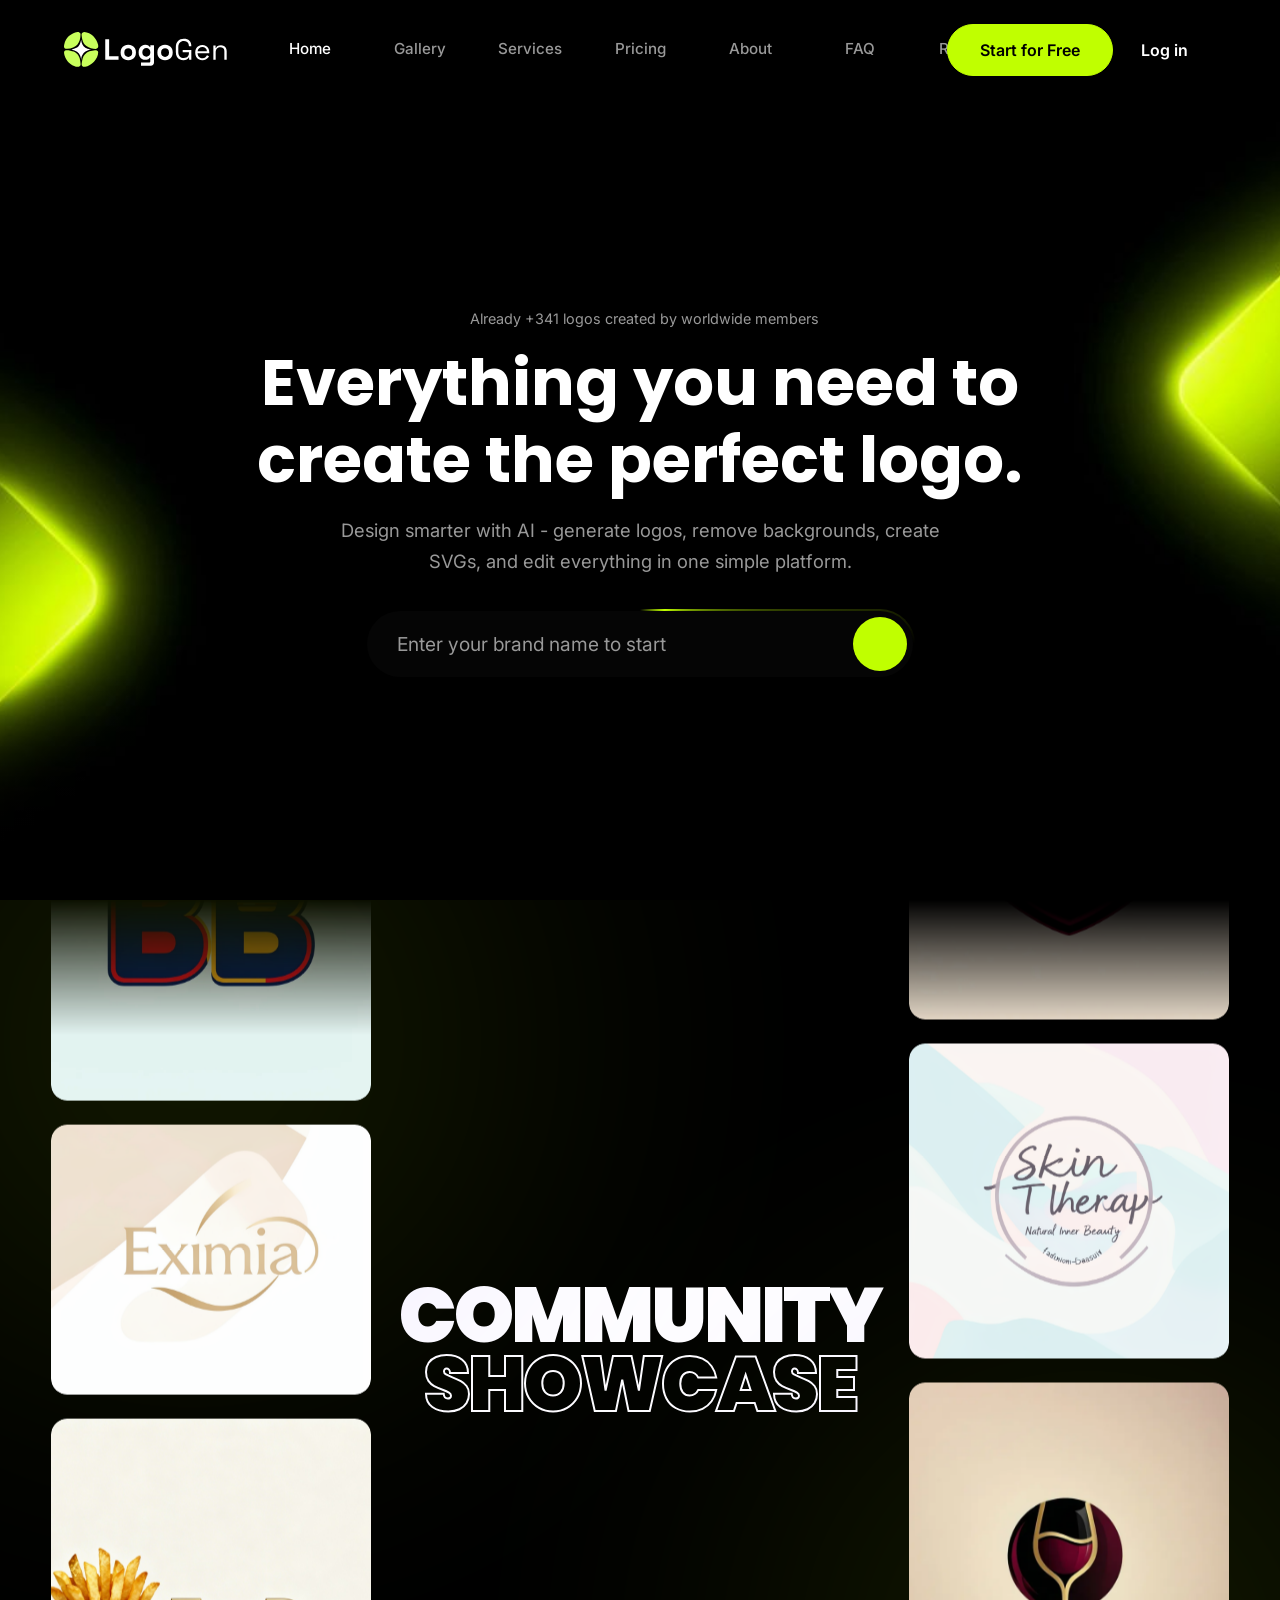
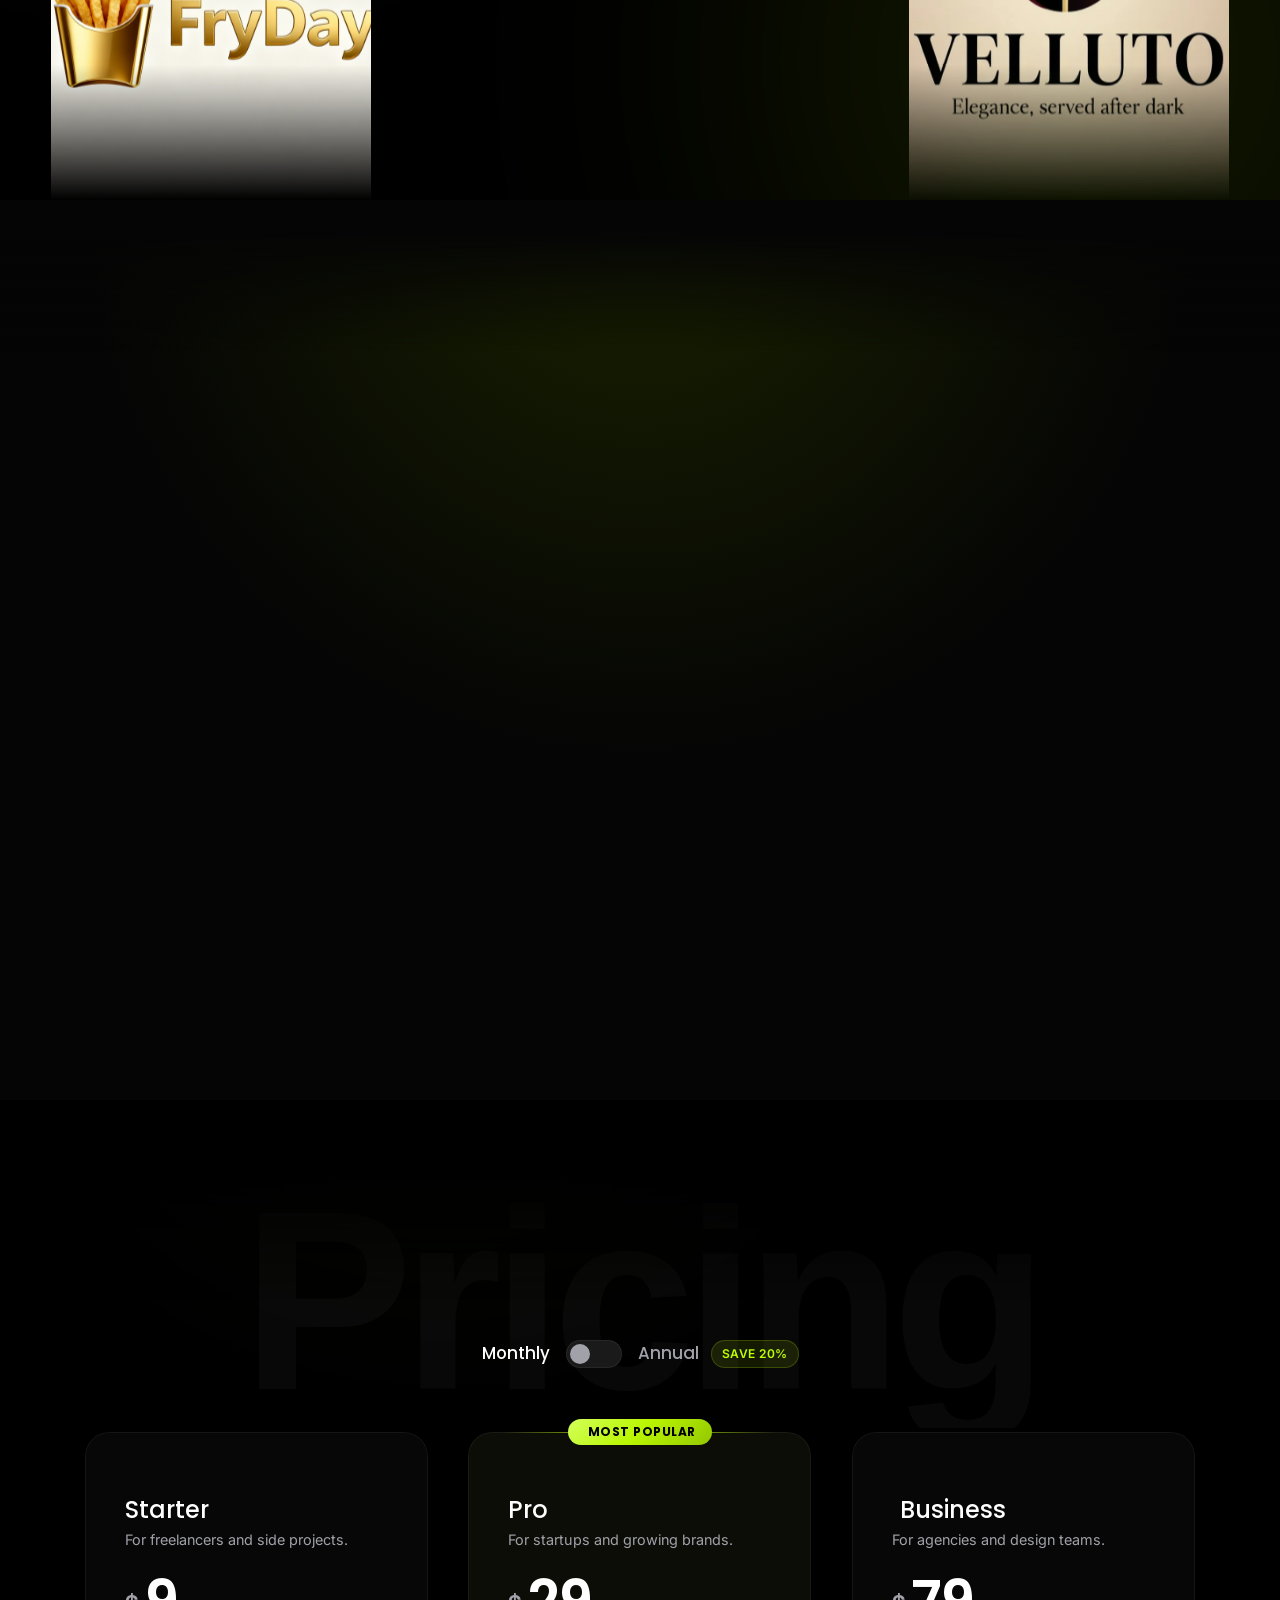
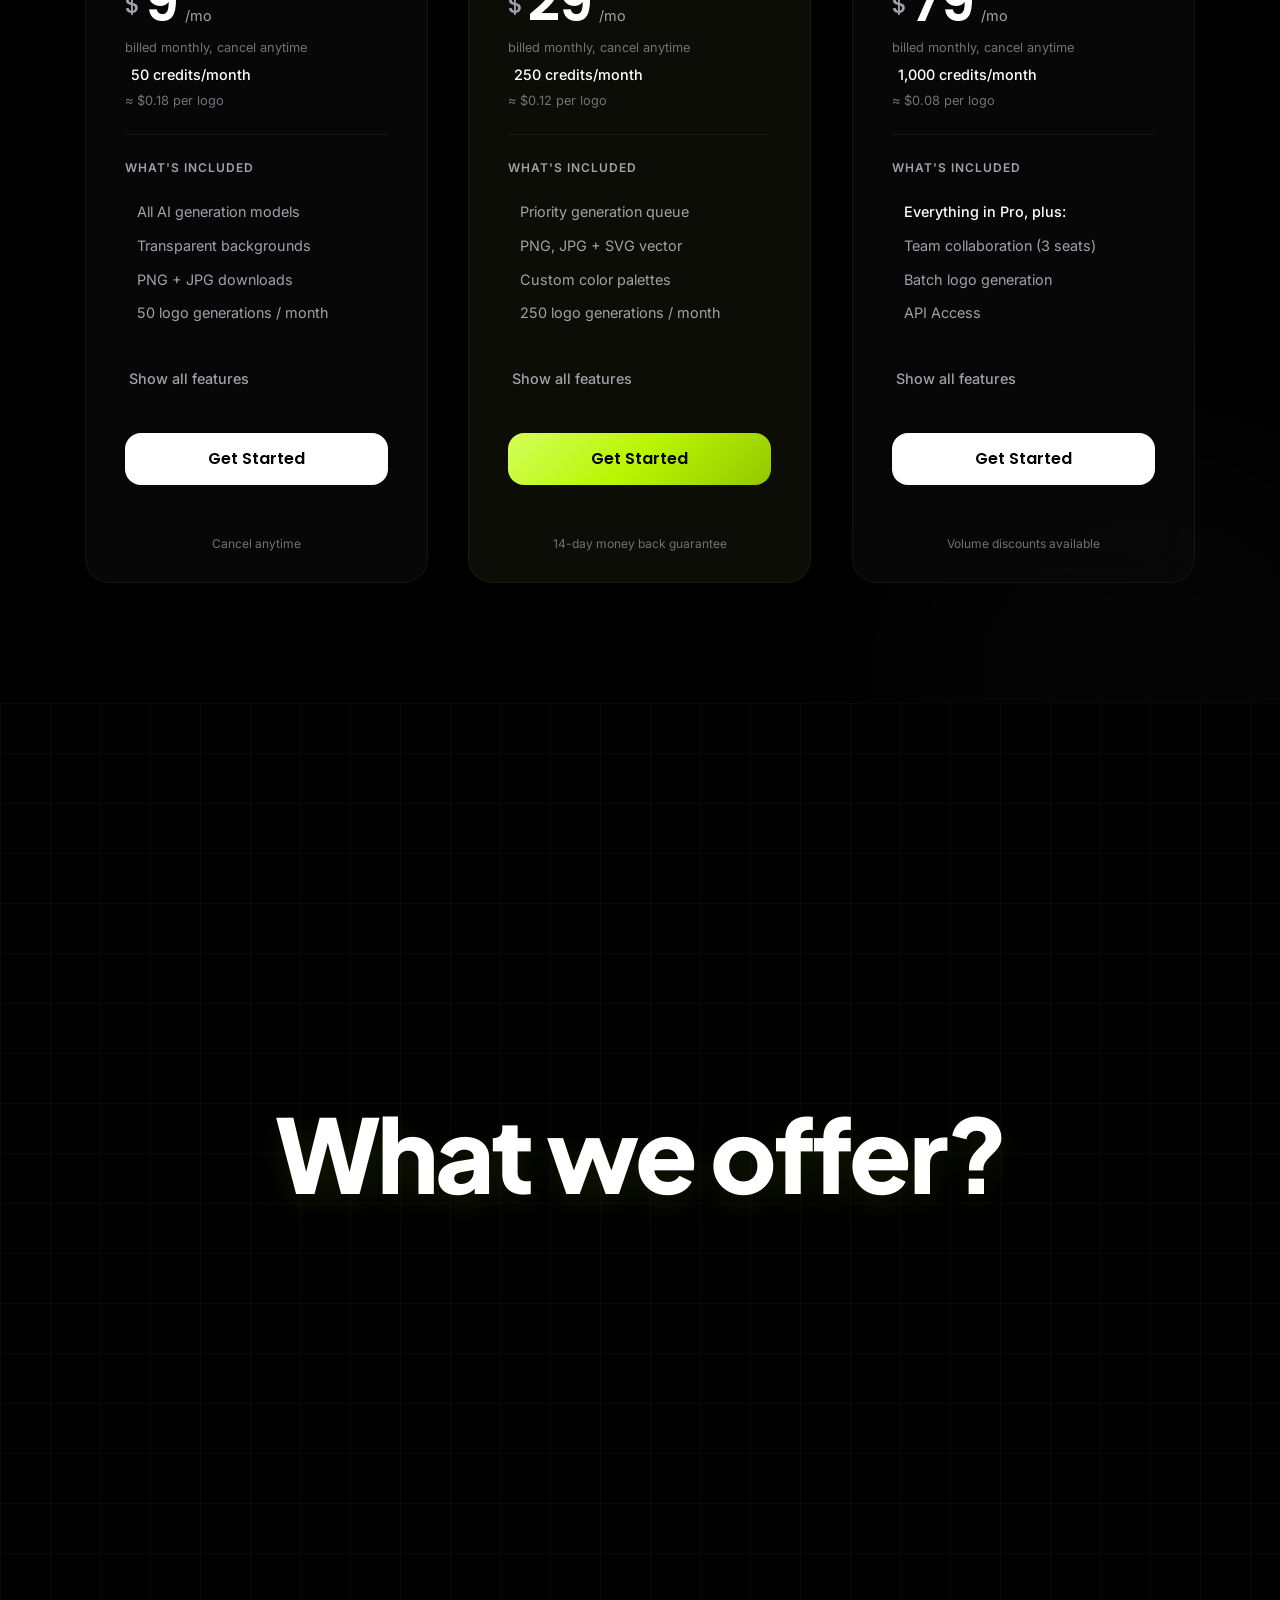
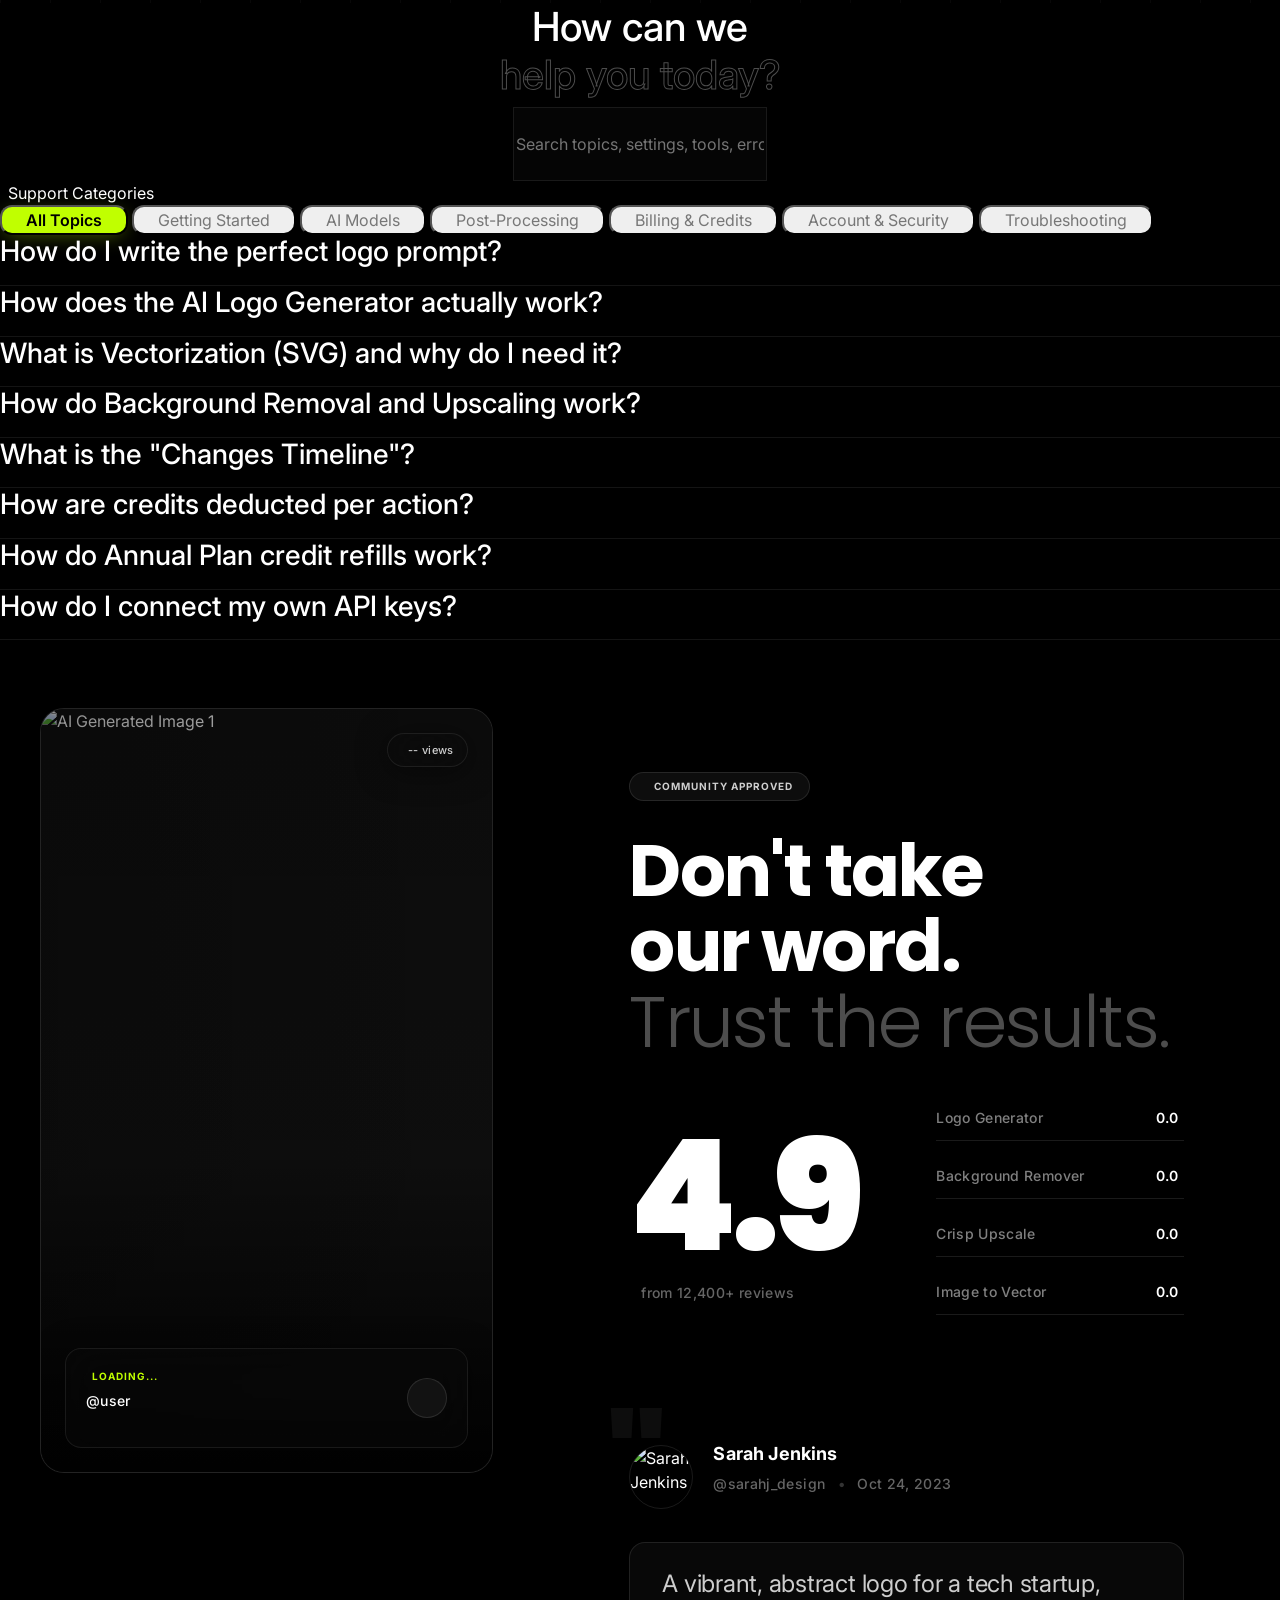
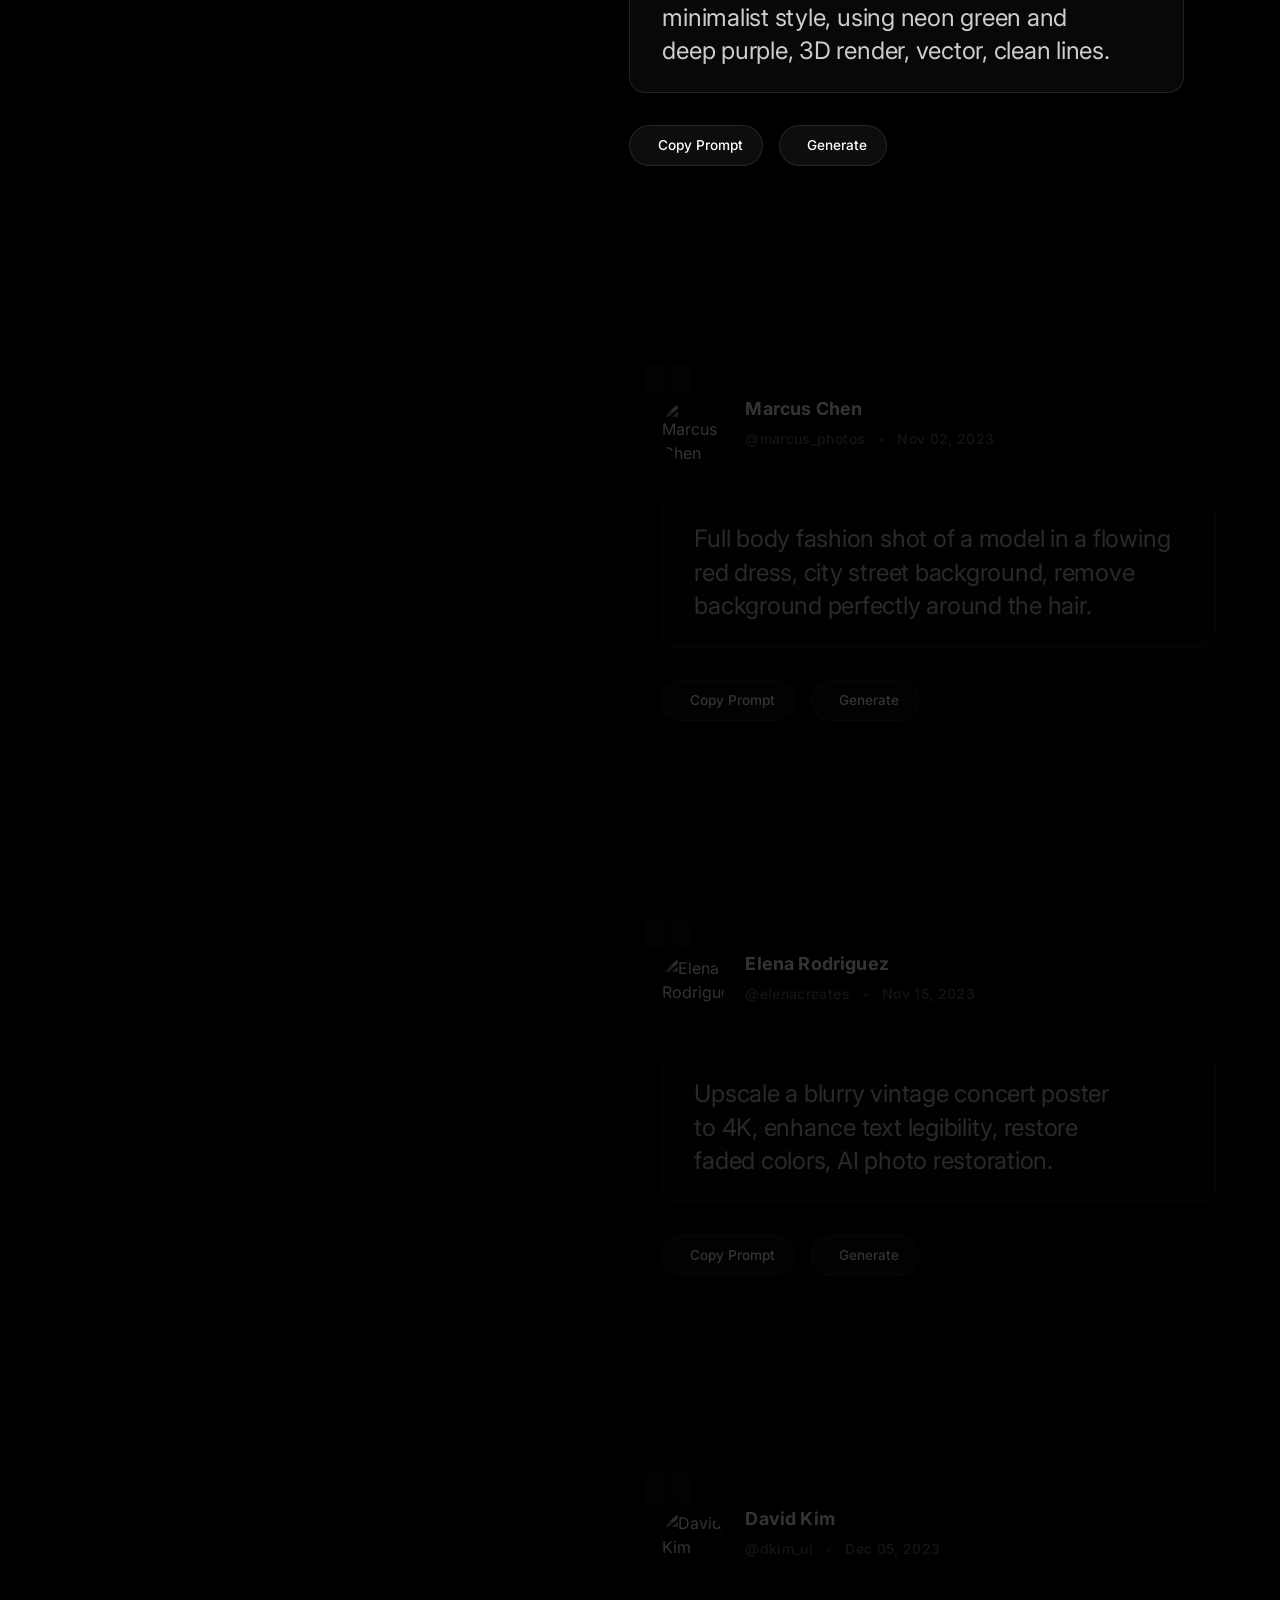
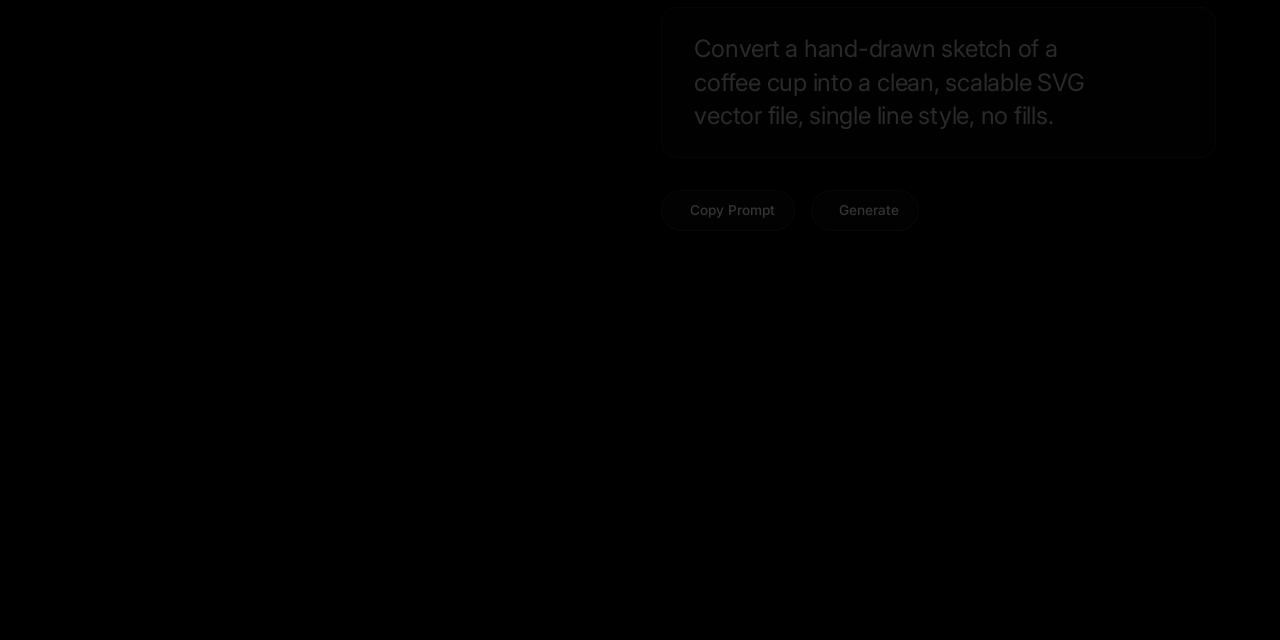
==== commit 3c33ec34: "Add files via upload" ====
--- a/logogen/index.html
+++ b/logogen/index.html
@@ -43,6 +43,7 @@
     <link rel="stylesheet" href="css/quality.css">
     <link rel="stylesheet" href="css/creator.css">
     <link rel="stylesheet" href="css/gallery.css">
+    <link rel="stylesheet" href="css/services.css">
     <link rel="stylesheet" href="css/pricing.css">
     <link rel="stylesheet" href="css/reviews.css">
     <link rel="stylesheet" href="css/faq.css">
@@ -84,21 +85,25 @@
                                 <span class="lg-navbar__link-text">Gallery</span>
                                 <ion-icon name="images-outline" class="lg-navbar__link-icon"></ion-icon>
                             </a></li>
-                            <li><a href="#reviews" class="lg-navbar__link" data-target="#reviews">
-                                <span class="lg-navbar__link-text">Reviews</span>
-                                <ion-icon name="chatbubbles-outline" class="lg-navbar__link-icon"></ion-icon>
+                            <li><a href="#services" class="lg-navbar__link" data-target="#services">
+                                <span class="lg-navbar__link-text">Services</span>
+                                <ion-icon name="sparkles-outline" class="lg-navbar__link-icon"></ion-icon>
+                            </a></li>
+                            <li><a href="#pricing" class="lg-navbar__link" data-target="#pricing">
+                                <span class="lg-navbar__link-text">Pricing</span>
+                                <ion-icon name="card-outline" class="lg-navbar__link-icon"></ion-icon>
                             </a></li>
                             <li><a href="#about" class="lg-navbar__link" data-target="#about">
                                 <span class="lg-navbar__link-text">About</span>
                                 <ion-icon name="information-circle-outline" class="lg-navbar__link-icon"></ion-icon>
                             </a></li>
-                            <li><a href="#pricing" class="lg-navbar__link" data-target="#pricing">
-                                <span class="lg-navbar__link-text">Pricing</span>
-                                <ion-icon name="card-outline" class="lg-navbar__link-icon"></ion-icon>
-                            </a></li>
                             <li><a href="#faq" class="lg-navbar__link" data-target="#faq">
                                 <span class="lg-navbar__link-text">FAQ</span>
                                 <ion-icon name="help-circle-outline" class="lg-navbar__link-icon"></ion-icon>
+                            </a></li>
+                            <li><a href="#reviews" class="lg-navbar__link" data-target="#reviews">
+                                <span class="lg-navbar__link-text">Reviews</span>
+                                <ion-icon name="chatbubbles-outline" class="lg-navbar__link-icon"></ion-icon>
                             </a></li>
                         </ul>
                     </div>
@@ -284,181 +289,110 @@
         </section>
 
         <!-- ============================================ -->
-        <!-- == SECTION: REVIEWS                       == -->
+        <!-- == SECTION: SERVICES SHOWCASE             == -->
         <!-- ============================================ -->
-        <section class="lg-reviews" id="reviews">
-            <div class="lg-reviews__layout">
-                
-                <!-- LEFT SIDE: Sticky Visual Showcase -->
-                <div class="lg-reviews__sticky-pane">
-                    <div class="lg-reviews__image-container">
-                        
-                        <!-- Vertical Slide Image System -->
-                        <div class="lg-reviews__image-slider">
-                            <img id="lg-reviews-showcase-img-0" src="" alt="AI Generated Image 1" class="lg-reviews__slide-img" style="transform: translateY(0%);" loading="eager">
-                            <img id="lg-reviews-showcase-img-1" src="" alt="AI Generated Image 2" class="lg-reviews__slide-img" style="transform: translateY(100%);" loading="eager">
-                        </div>
-                        
-                        <!-- Overlay Gradients for depth and text legibility -->
-                        <div class="lg-reviews__gradient-overlay lg-reviews__gradient-overlay--bottom"></div>
-                        <div class="lg-reviews__gradient-overlay lg-reviews__gradient-overlay--left"></div>
-
-                        <!-- Top Right Decorative Element (Minimalist View Count) -->
-                        <div class="lg-reviews__view-count lg-reviews__glass-panel">
-                            <i class="ph ph-eye"></i>
-                            <span id="lg-reviews-showcase-views">-- views</span>
-                        </div>
-
-                        <!-- Floating Info Badge (Service & User) -->
-                        <div class="lg-reviews__info-badge lg-reviews__glass-panel">
-                            <div class="lg-reviews__info-badge-content">
-                                <div>
-                                    <p class="lg-reviews__info-badge-service">
-                                        <i class="ph-fill ph-magic-wand"></i>
-                                        <span id="lg-reviews-showcase-service">Loading...</span>
-                                    </p>
-                                    <p class="lg-reviews__info-badge-author" id="lg-reviews-showcase-author">@user</p>
-                                </div>
-                                <div class="lg-reviews__info-badge-arrow">
-                                    <i class="ph ph-arrow-up-right"></i>
-                                </div>
-                            </div>
-                        </div>
-                    </div>
-                </div>
-
-                <!-- RIGHT SIDE: Scrollable Content (Stats + Reviews) -->
-                <div class="lg-reviews__content-pane">
+        <section id="services" class="lg-services-section">
+
+            <header class="lg-services-header lg-services-gs-reveal">
+                <div>
+                    <h1 class="lg-services-header__title">
+                        Our <span class="lg-services-header__title-highlight">Services</span>
+                    </h1>
+                </div>
+            </header>
+
+            <main class="lg-services-main">
+                <div class="lg-services-accordion-container" id="accordion">
                     
-                    <!-- Statistics Section (Header) -->
-                    <div class="lg-reviews__header">
-                        <div class="lg-reviews__tag">
-                            <i class="ph-fill ph-users"></i>
-                            <span>Community Approved</span>
-                        </div>
-                        
-                        <h2 class="lg-reviews__title">
-                            Don't take our word. <br>
-                            <span class="lg-reviews__title--sub">Trust the results.</span>
-                        </h2>
-
-                        <div class="lg-reviews__stats-wrapper">
-                            <!-- Massive Overall Rating -->
-                            <div class="lg-reviews__overall-rating">
-                                <div class="lg-reviews__overall-rating-number">4.9</div>
-                                <div class="lg-reviews__overall-rating-stars-wrapper">
-                                    <div class="lg-reviews__overall-rating-stars">
-                                        <i class="ph-fill ph-star"></i>
-                                        <i class="ph-fill ph-star"></i>
-                                        <i class="ph-fill ph-star"></i>
-                                        <i class="ph-fill ph-star"></i>
-                                        <i class="ph-fill ph-star-half"></i>
-                                    </div>
-                                    <span>from 12,400+ reviews</span>
-                                </div>
-                            </div>
-
-                            <!-- Minimalist Service Breakdown -->
-                            <div class="lg-reviews__service-stats" id="lg-reviews-services-stats">
-                                <!-- Dynamically generated via JS -->
-                            </div>
-                        </div>
-                    </div>
-
-                    <!-- Reviews List -->
-                    <div id="lg-reviews-list" class="lg-reviews__list">
-                        <!-- Reviews injected here by js/reviews.js -->
-                    </div>
-
-                </div>
-            </div>
-        </section>
-
-        <section class="lg-why-section" id="about">
-            <div class="lg-why-sticky">
-                
-                <h2 class="lg-why-title">What we offer?</span></h2>
-    
-                <div class="lg-why-cards-wrapper">
-                    
-                    <!-- CARD 1: Rapid Delivery -->
-                    <div class="lg-why-card lg-card-1">
-                        <div class="lg-why-card-content">
-                            <!-- Top: Title + Number -->
-                            <div class="lg-card-header">
-                                <span class="lg-card-num">01</span>
-                                <h3 class="lg-why-card-title">Rapid Delivery</h3>
-                            </div>
-                            <!-- Center: Description -->
-                            <div class="lg-card-body">
-                                <p class="lg-why-card-desc">
-                                    Stop waiting weeks for your designs. Your brand new logo will be ready within a few minutes. 
-                                    We use bleeding-edge AI models to instantly generate high-quality concepts tailored to your brand's core identity. 
-                                </p>
-                            </div>
-                            <!-- Bottom: 3 Client Advantages -->
-                            <div class="lg-card-footer">
-                                <ul class="lg-advantages">
-                                    <li>
-                                        <svg viewBox="0 0 24 24" fill="none" stroke="currentColor" stroke-width="3" stroke-linecap="round" stroke-linejoin="round"><polyline points="20 6 9 17 4 12"></polyline></svg>
-                                        Attract clients and launch instantly
-                                    </li>
-                                    <li>
-                                        <svg viewBox="0 0 24 24" fill="none" stroke="currentColor" stroke-width="3" stroke-linecap="round" stroke-linejoin="round"><polyline points="20 6 9 17 4 12"></polyline></svg>
-                                        Save weeks of unnecessary waiting
-                                    </li>
-                                    <li>
-                                        <svg viewBox="0 0 24 24" fill="none" stroke="currentColor" stroke-width="3" stroke-linecap="round" stroke-linejoin="round"><polyline points="20 6 9 17 4 12"></polyline></svg>
-                                        Zero time wasted on endless revisions
-                                    </li>
-                                </ul>
-                            </div>
-                        </div>
-                        <!-- Right: 3D Icon -->
-                        <div class="lg-why-card-icon-wrapper">
-                            <div class="lg-icon-glow"></div>
-                            <div class="lg-icon-3d">
-                                <div class="lg-icon-layer">
-                                    <svg viewBox="0 0 256 256" fill="none" xmlns="http://www.w3.org/2000/svg"><path d="M104 248L120 144H48L160 8L144 112H216L104 248Z" fill="url(#grad-neon)"/><defs><linearGradient id="grad-neon" x1="48" y1="8" x2="216" y2="248" gradientUnits="userSpaceOnUse"><stop stop-color="#C0FF00"/><stop offset="1" stop-color="#ffffff"/></linearGradient></defs></svg>
-                                </div>
-                                <div class="lg-icon-layer">
-                                    <svg viewBox="0 0 256 256" fill="none" xmlns="http://www.w3.org/2000/svg"><path d="M104 248L120 144H48L160 8L144 112H216L104 248Z" fill="url(#grad-neon)"/></svg>
-                                </div>
-                                <div class="lg-icon-layer">
-                                    <svg viewBox="0 0 256 256" fill="none" xmlns="http://www.w3.org/2000/svg"><path d="M104 248L120 144H48L160 8L144 112H216L104 248Z" fill="url(#grad-neon)"/></svg>
-                                </div>
-                            </div>
-                        </div>
-                    </div>
-    
-                    <!-- CARD 2: Simple Pricing -->
-                    <div class="lg-why-card lg-card-2">
-                        <div class="lg-why-card-content">
-                            <div class="lg-card-header"><span class="lg-card-num">02</span><h3 class="lg-why-card-title">Simple Pricing</h3></div>
-                            <div class="lg-card-body"><p class="lg-why-card-desc">No tiers, no complicated pricing, no hidden costs. You pay the standard fee and LogoGEN will design for you. Complete transparency so you can focus on building your business without worrying about budget overruns.</p></div>
-                            <div class="lg-card-footer"><ul class="lg-advantages"><li><svg viewBox="0 0 24 24" fill="none" stroke="currentColor" stroke-width="3" stroke-linecap="round" stroke-linejoin="round"><polyline points="20 6 9 17 4 12"></polyline></svg>Keep your budget 100% under control</li><li><svg viewBox="0 0 24 24" fill="none" stroke="currentColor" stroke-width="3" stroke-linecap="round" stroke-linejoin="round"><polyline points="20 6 9 17 4 12"></polyline></svg>Never pay extra for hidden agency fees</li><li><svg viewBox="0 0 24 24" fill="none" stroke="currentColor" stroke-width="3" stroke-linecap="round" stroke-linejoin="round"><polyline points="20 6 9 17 4 12"></polyline></svg>Reinvest the saved money into your marketing</li></ul></div>
-                        </div>
-                        <div class="lg-why-card-icon-wrapper">
-                            <div class="lg-icon-glow"></div>
-                            <div class="lg-icon-3d"><div class="lg-icon-layer"><svg viewBox="0 0 256 256" fill="none" xmlns="http://www.w3.org/2000/svg"><circle cx="128" cy="128" r="112" fill="url(#grad-neon)"/><path d="M128 64V192M104 96H144C152.837 96 160 103.163 160 112C160 120.837 152.837 128 144 128H112C103.163 128 96 135.163 96 144C96 152.837 103.163 160 112 160H152" stroke="#000" stroke-width="24" stroke-linecap="round" stroke-linejoin="round"/></svg></div><div class="lg-icon-layer"><svg viewBox="0 0 256 256" fill="none" xmlns="http://www.w3.org/2000/svg"><circle cx="128" cy="128" r="112" fill="url(#grad-neon)"/><path d="M128 64V192M104 96H144C152.837 96 160 103.163 160 112C160 120.837 152.837 128 144 128H112C103.163 128 96 135.163 96 144C96 152.837 103.163 160 112 160H152" stroke="#000" stroke-width="24" stroke-linecap="round" stroke-linejoin="round"/></svg></div><div class="lg-icon-layer"><svg viewBox="0 0 256 256" fill="none" xmlns="http://www.w3.org/2000/svg"><circle cx="128" cy="128" r="112" fill="url(#grad-neon)"/><path d="M128 64V192M104 96H144C152.837 96 160 103.163 160 112C160 120.837 152.837 128 144 128H112C103.163 128 96 135.163 96 144C96 152.837 103.163 160 112 160H152" stroke="#000" stroke-width="24" stroke-linecap="round" stroke-linejoin="round"/></svg></div></div>
-                        </div>
-                    </div>
-    
-                    <!-- CARD 3: Uniquely Yours -->
-                    <div class="lg-why-card lg-card-3">
-                        <div class="lg-why-card-content">
-                            <div class="lg-card-header"><span class="lg-card-num">03</span><h3 class="lg-why-card-title">Uniquely Yours</h3></div>
-                            <div class="lg-card-body"><p class="lg-why-card-desc">Every design is made for you and you only. No templates and always high-quality outputs. Your brand is unique, and your logo will reflect exactly that, ensuring you make a memorable impression.</p></div>
-                            <div class="lg-card-footer"><ul class="lg-advantages"><li><svg viewBox="0 0 24 24" fill="none" stroke="currentColor" stroke-width="3" stroke-linecap="round" stroke-linejoin="round"><polyline points="20 6 9 17 4 12"></polyline></svg>Stand out effortlessly from your competitors</li><li><svg viewBox="0 0 24 24" fill="none" stroke="currentColor" stroke-width="3" stroke-linecap="round" stroke-linejoin="round"><polyline points="20 6 9 17 4 12"></polyline></svg>Dramatically increase customer trust & sales</li><li><svg viewBox="0 0 24 24" fill="none" stroke="currentColor" stroke-width="3" stroke-linecap="round" stroke-linejoin="round"><polyline points="20 6 9 17 4 12"></polyline></svg>Guaranteed premium and expensive brand image</li></ul></div>
-                        </div>
-                        <div class="lg-why-card-icon-wrapper">
-                            <div class="lg-icon-glow"></div>
-                            <div class="lg-icon-3d"><div class="lg-icon-layer"><svg viewBox="0 0 256 256" fill="none" xmlns="http://www.w3.org/2000/svg"><path d="M128 240L16 96L72 24H184L240 96L128 240Z" fill="url(#grad-neon)"/><path d="M16 96H240M72 24L128 96L184 24M128 240V96" stroke="#000" stroke-width="8" stroke-linejoin="round"/></svg></div><div class="lg-icon-layer"><svg viewBox="0 0 256 256" fill="none" xmlns="http://www.w3.org/2000/svg"><path d="M128 240L16 96L72 24H184L240 96L128 240Z" fill="url(#grad-neon)"/><path d="M16 96H240M72 24L128 96L184 24M128 240V96" stroke="#000" stroke-width="8" stroke-linejoin="round"/></svg></div><div class="lg-icon-layer"><svg viewBox="0 0 256 256" fill="none" xmlns="http://www.w3.org/2000/svg"><path d="M128 240L16 96L72 24H184L240 96L128 240Z" fill="url(#grad-neon)"/><path d="M16 96H240M72 24L128 96L184 24M128 240V96" stroke="#000" stroke-width="8" stroke-linejoin="round"/></svg></div></div>
-                        </div>
-                    </div>
-    
-                </div>
-            </div>
+                    <article class="lg-services-accordion-card group lg-services-gs-card">
+                        <div class="lg-services-card__badge lg-services-glass-panel">
+                            <div class="lg-services-card__badge-indicator"></div>
+                            <span class="lg-services-card__badge-text">01. Logo Gen</span>
+                        </div>
+                        
+                        <div class="lg-services-ui-layer-base">
+                            <img src="img/services/logo.jpg" 
+                                 onerror="this.onerror=null;this.src='https://images.unsplash.com/photo-1622483767028-3f66f32aef97?q=80&w=1000&auto=format&fit=crop';" 
+                                 alt="Generated Image">
+                        </div>
+
+                        <div class="lg-services-ui-layer-top lg-services-glass-panel">
+                            <div class="lg-services-card__content-wrapper">
+                                <div class="lg-services-card-content-fade lg-services-card__prompt-text">
+                                    <span class="lg-services-card__prompt-highlight">"</span>Ultra-realistic commercial product photo of a cold Sprite can with condensation droplets, centered on a carved wooden pedestal...<span class="lg-services-card__prompt-highlight">"</span>
+                                </div>
+                            </div>
+                        </div>
+
+                        <div class="lg-services-magic-slider-line"></div>
+                    </article>
+
+                    <article class="lg-services-accordion-card group lg-services-gs-card">
+                        <div class="lg-services-card__badge lg-services-glass-panel">
+                            <div class="lg-services-card__badge-indicator--inactive"></div>
+                            <span class="lg-services-card__badge-text">02. BG Remove</span>
+                        </div>
+                        
+                        <div class="lg-services-ui-layer-base lg-services-ui-layer-base--grid-bg">
+                            <div class="lg-services-card__grid-pattern"></div>
+                            <img src="img/services/no-bg.png" 
+                                 onerror="this.onerror=null;this.src='https://images.unsplash.com/photo-1542291026-7eec264c27ff?q=80&w=1000&auto=format&fit=crop&bg=00000000';" 
+                                 alt="No Background" class="lg-services-img--glow">
+                        </div>
+
+                        <div class="lg-services-ui-layer-top">
+                            <img src="img/services/bg.jpg" 
+                                 onerror="this.onerror=null;this.src='https://images.unsplash.com/photo-1542291026-7eec264c27ff?q=80&w=1000&auto=format&fit=crop';" 
+                                 alt="With Background">
+                        </div>
+
+                        <div class="lg-services-magic-slider-line"></div>
+                    </article>
+
+                    <article class="lg-services-accordion-card group lg-services-gs-card">
+                        <div class="lg-services-card__badge lg-services-glass-panel">
+                            <div class="lg-services-card__badge-indicator--inactive"></div>
+                            <span class="lg-services-card__badge-text">03. Upscale</span>
+                        </div>
+                        
+                        <div class="lg-services-ui-layer-base">
+                            <img src="img/services/4k.jpg" 
+                                 onerror="this.onerror=null;this.src='https://images.unsplash.com/photo-1618005182384-a83a8bd57fbe?q=80&w=1000&auto=format&fit=crop';" 
+                                 alt="4K Quality" class="lg-services-img--enhanced">
+                            <div class="lg-services-card-content-fade lg-services-card__label lg-services-card__label--bottom-right lg-services-glass-panel">4K UHD</div>
+                        </div>
+
+                        <div class="lg-services-ui-layer-top">
+                            <img src="img/services/hd.png" 
+                                 onerror="this.onerror=null;this.src='https://images.unsplash.com/photo-1618005182384-a83a8bd57fbe?q=80&w=1000&auto=format&fit=crop';" 
+                                 alt="Low Quality" class="lg-services-img--faded">
+                            <div class="lg-services-card-content-fade lg-services-card__label lg-services-card__label--bottom-left lg-services-glass-panel">LOW RES</div>
+                        </div>
+
+                        <div class="lg-services-magic-slider-line"></div>
+                    </article>
+
+                    <article class="lg-services-accordion-card group lg-services-gs-card">
+                        <div class="lg-services-card__badge lg-services-glass-panel">
+                            <div class="lg-services-card__badge-indicator--inactive"></div>
+                            <span class="lg-services-card__badge-text">04. Vectorize</span>
+                        </div>
+                        
+                        <div class="lg-services-ui-layer-base">
+                            <img src="https://images.unsplash.com/photo-1550684848-fac1c5b4e853?q=80&w=1000&auto=format&fit=crop" 
+                                 alt="Vectorized" class="lg-services-img--vectorized">
+                        </div>
+
+                        <div class="lg-services-ui-layer-top">
+                            <img src="https://images.unsplash.com/photo-1550684848-fac1c5b4e853?q=80&w=1000&auto=format&fit=crop" 
+                                 alt="Real Photo" class="lg-services-img--faded-slight">
+                        </div>
+
+                        <div class="lg-services-magic-slider-line"></div>
+                    </article>
+
+                </div>
+            </main>
         </section>
         
         <!-- ============================================ -->
@@ -628,6 +562,96 @@
                         <p class="lg-pricing-card__trust-indicator">Volume discounts available</p>
                     </article>
 
+                </div>
+            </div>
+        </section>
+        
+        <!-- ============================================ -->
+        <!-- == SECTION: ABOUT                         == -->
+        <!-- ============================================ -->
+        <section class="lg-why-section" id="about">
+            <div class="lg-why-sticky">
+                
+                <h2 class="lg-why-title">What we offer?</span></h2>
+    
+                <div class="lg-why-cards-wrapper">
+                    
+                    <!-- CARD 1: Rapid Delivery -->
+                    <div class="lg-why-card lg-card-1">
+                        <div class="lg-why-card-content">
+                            <!-- Top: Title + Number -->
+                            <div class="lg-card-header">
+                                <span class="lg-card-num">01</span>
+                                <h3 class="lg-why-card-title">Rapid Delivery</h3>
+                            </div>
+                            <!-- Center: Description -->
+                            <div class="lg-card-body">
+                                <p class="lg-why-card-desc">
+                                    Stop waiting weeks for your designs. Your brand new logo will be ready within a few minutes. 
+                                    We use bleeding-edge AI models to instantly generate high-quality concepts tailored to your brand's core identity. 
+                                </p>
+                            </div>
+                            <!-- Bottom: 3 Client Advantages -->
+                            <div class="lg-card-footer">
+                                <ul class="lg-advantages">
+                                    <li>
+                                        <svg viewBox="0 0 24 24" fill="none" stroke="currentColor" stroke-width="3" stroke-linecap="round" stroke-linejoin="round"><polyline points="20 6 9 17 4 12"></polyline></svg>
+                                        Attract clients and launch instantly
+                                    </li>
+                                    <li>
+                                        <svg viewBox="0 0 24 24" fill="none" stroke="currentColor" stroke-width="3" stroke-linecap="round" stroke-linejoin="round"><polyline points="20 6 9 17 4 12"></polyline></svg>
+                                        Save weeks of unnecessary waiting
+                                    </li>
+                                    <li>
+                                        <svg viewBox="0 0 24 24" fill="none" stroke="currentColor" stroke-width="3" stroke-linecap="round" stroke-linejoin="round"><polyline points="20 6 9 17 4 12"></polyline></svg>
+                                        Zero time wasted on endless revisions
+                                    </li>
+                                </ul>
+                            </div>
+                        </div>
+                        <!-- Right: 3D Icon -->
+                        <div class="lg-why-card-icon-wrapper">
+                            <div class="lg-icon-glow"></div>
+                            <div class="lg-icon-3d">
+                                <div class="lg-icon-layer">
+                                    <svg viewBox="0 0 256 256" fill="none" xmlns="http://www.w3.org/2000/svg"><path d="M104 248L120 144H48L160 8L144 112H216L104 248Z" fill="url(#grad-neon)"/><defs><linearGradient id="grad-neon" x1="48" y1="8" x2="216" y2="248" gradientUnits="userSpaceOnUse"><stop stop-color="#C0FF00"/><stop offset="1" stop-color="#ffffff"/></linearGradient></defs></svg>
+                                </div>
+                                <div class="lg-icon-layer">
+                                    <svg viewBox="0 0 256 256" fill="none" xmlns="http://www.w3.org/2000/svg"><path d="M104 248L120 144H48L160 8L144 112H216L104 248Z" fill="url(#grad-neon)"/></svg>
+                                </div>
+                                <div class="lg-icon-layer">
+                                    <svg viewBox="0 0 256 256" fill="none" xmlns="http://www.w3.org/2000/svg"><path d="M104 248L120 144H48L160 8L144 112H216L104 248Z" fill="url(#grad-neon)"/></svg>
+                                </div>
+                            </div>
+                        </div>
+                    </div>
+    
+                    <!-- CARD 2: Simple Pricing -->
+                    <div class="lg-why-card lg-card-2">
+                        <div class="lg-why-card-content">
+                            <div class="lg-card-header"><span class="lg-card-num">02</span><h3 class="lg-why-card-title">Simple Pricing</h3></div>
+                            <div class="lg-card-body"><p class="lg-why-card-desc">No tiers, no complicated pricing, no hidden costs. You pay the standard fee and LogoGEN will design for you. Complete transparency so you can focus on building your business without worrying about budget overruns.</p></div>
+                            <div class="lg-card-footer"><ul class="lg-advantages"><li><svg viewBox="0 0 24 24" fill="none" stroke="currentColor" stroke-width="3" stroke-linecap="round" stroke-linejoin="round"><polyline points="20 6 9 17 4 12"></polyline></svg>Keep your budget 100% under control</li><li><svg viewBox="0 0 24 24" fill="none" stroke="currentColor" stroke-width="3" stroke-linecap="round" stroke-linejoin="round"><polyline points="20 6 9 17 4 12"></polyline></svg>Never pay extra for hidden agency fees</li><li><svg viewBox="0 0 24 24" fill="none" stroke="currentColor" stroke-width="3" stroke-linecap="round" stroke-linejoin="round"><polyline points="20 6 9 17 4 12"></polyline></svg>Reinvest the saved money into your marketing</li></ul></div>
+                        </div>
+                        <div class="lg-why-card-icon-wrapper">
+                            <div class="lg-icon-glow"></div>
+                            <div class="lg-icon-3d"><div class="lg-icon-layer"><svg viewBox="0 0 256 256" fill="none" xmlns="http://www.w3.org/2000/svg"><circle cx="128" cy="128" r="112" fill="url(#grad-neon)"/><path d="M128 64V192M104 96H144C152.837 96 160 103.163 160 112C160 120.837 152.837 128 144 128H112C103.163 128 96 135.163 96 144C96 152.837 103.163 160 112 160H152" stroke="#000" stroke-width="24" stroke-linecap="round" stroke-linejoin="round"/></svg></div><div class="lg-icon-layer"><svg viewBox="0 0 256 256" fill="none" xmlns="http://www.w3.org/2000/svg"><circle cx="128" cy="128" r="112" fill="url(#grad-neon)"/><path d="M128 64V192M104 96H144C152.837 96 160 103.163 160 112C160 120.837 152.837 128 144 128H112C103.163 128 96 135.163 96 144C96 152.837 103.163 160 112 160H152" stroke="#000" stroke-width="24" stroke-linecap="round" stroke-linejoin="round"/></svg></div><div class="lg-icon-layer"><svg viewBox="0 0 256 256" fill="none" xmlns="http://www.w3.org/2000/svg"><circle cx="128" cy="128" r="112" fill="url(#grad-neon)"/><path d="M128 64V192M104 96H144C152.837 96 160 103.163 160 112C160 120.837 152.837 128 144 128H112C103.163 128 96 135.163 96 144C96 152.837 103.163 160 112 160H152" stroke="#000" stroke-width="24" stroke-linecap="round" stroke-linejoin="round"/></svg></div></div>
+                        </div>
+                    </div>
+    
+                    <!-- CARD 3: Uniquely Yours -->
+                    <div class="lg-why-card lg-card-3">
+                        <div class="lg-why-card-content">
+                            <div class="lg-card-header"><span class="lg-card-num">03</span><h3 class="lg-why-card-title">Uniquely Yours</h3></div>
+                            <div class="lg-card-body"><p class="lg-why-card-desc">Every design is made for you and you only. No templates and always high-quality outputs. Your brand is unique, and your logo will reflect exactly that, ensuring you make a memorable impression.</p></div>
+                            <div class="lg-card-footer"><ul class="lg-advantages"><li><svg viewBox="0 0 24 24" fill="none" stroke="currentColor" stroke-width="3" stroke-linecap="round" stroke-linejoin="round"><polyline points="20 6 9 17 4 12"></polyline></svg>Stand out effortlessly from your competitors</li><li><svg viewBox="0 0 24 24" fill="none" stroke="currentColor" stroke-width="3" stroke-linecap="round" stroke-linejoin="round"><polyline points="20 6 9 17 4 12"></polyline></svg>Dramatically increase customer trust & sales</li><li><svg viewBox="0 0 24 24" fill="none" stroke="currentColor" stroke-width="3" stroke-linecap="round" stroke-linejoin="round"><polyline points="20 6 9 17 4 12"></polyline></svg>Guaranteed premium and expensive brand image</li></ul></div>
+                        </div>
+                        <div class="lg-why-card-icon-wrapper">
+                            <div class="lg-icon-glow"></div>
+                            <div class="lg-icon-3d"><div class="lg-icon-layer"><svg viewBox="0 0 256 256" fill="none" xmlns="http://www.w3.org/2000/svg"><path d="M128 240L16 96L72 24H184L240 96L128 240Z" fill="url(#grad-neon)"/><path d="M16 96H240M72 24L128 96L184 24M128 240V96" stroke="#000" stroke-width="8" stroke-linejoin="round"/></svg></div><div class="lg-icon-layer"><svg viewBox="0 0 256 256" fill="none" xmlns="http://www.w3.org/2000/svg"><path d="M128 240L16 96L72 24H184L240 96L128 240Z" fill="url(#grad-neon)"/><path d="M16 96H240M72 24L128 96L184 24M128 240V96" stroke="#000" stroke-width="8" stroke-linejoin="round"/></svg></div><div class="lg-icon-layer"><svg viewBox="0 0 256 256" fill="none" xmlns="http://www.w3.org/2000/svg"><path d="M128 240L16 96L72 24H184L240 96L128 240Z" fill="url(#grad-neon)"/><path d="M16 96H240M72 24L128 96L184 24M128 240V96" stroke="#000" stroke-width="8" stroke-linejoin="round"/></svg></div></div>
+                        </div>
+                    </div>
+    
                 </div>
             </div>
         </section>
@@ -918,6 +942,96 @@
                 </div>
             </div>
         </section>
+        <!-- ============================================ -->
+        <!-- == SECTION: REVIEWS                       == -->
+        <!-- ============================================ -->
+        <section class="lg-reviews" id="reviews">
+            <div class="lg-reviews__layout">
+                
+                <!-- LEFT SIDE: Sticky Visual Showcase -->
+                <div class="lg-reviews__sticky-pane">
+                    <div class="lg-reviews__image-container">
+                        
+                        <!-- Vertical Slide Image System -->
+                        <div class="lg-reviews__image-slider">
+                            <img id="lg-reviews-showcase-img-0" src="" alt="AI Generated Image 1" class="lg-reviews__slide-img" style="transform: translateY(0%);" loading="eager">
+                            <img id="lg-reviews-showcase-img-1" src="" alt="AI Generated Image 2" class="lg-reviews__slide-img" style="transform: translateY(100%);" loading="eager">
+                        </div>
+                        
+                        <!-- Overlay Gradients for depth and text legibility -->
+                        <div class="lg-reviews__gradient-overlay lg-reviews__gradient-overlay--bottom"></div>
+                        <div class="lg-reviews__gradient-overlay lg-reviews__gradient-overlay--left"></div>
+
+                        <!-- Top Right Decorative Element (Minimalist View Count) -->
+                        <div class="lg-reviews__view-count lg-reviews__glass-panel">
+                            <i class="ph ph-eye"></i>
+                            <span id="lg-reviews-showcase-views">-- views</span>
+                        </div>
+
+                        <!-- Floating Info Badge (Service & User) -->
+                        <div class="lg-reviews__info-badge lg-reviews__glass-panel">
+                            <div class="lg-reviews__info-badge-content">
+                                <div>
+                                    <p class="lg-reviews__info-badge-service">
+                                        <i class="ph-fill ph-magic-wand"></i>
+                                        <span id="lg-reviews-showcase-service">Loading...</span>
+                                    </p>
+                                    <p class="lg-reviews__info-badge-author" id="lg-reviews-showcase-author">@user</p>
+                                </div>
+                                <div class="lg-reviews__info-badge-arrow">
+                                    <i class="ph ph-arrow-up-right"></i>
+                                </div>
+                            </div>
+                        </div>
+                    </div>
+                </div>
+
+                <!-- RIGHT SIDE: Scrollable Content (Stats + Reviews) -->
+                <div class="lg-reviews__content-pane">
+                    
+                    <!-- Statistics Section (Header) -->
+                    <div class="lg-reviews__header">
+                        <div class="lg-reviews__tag">
+                            <i class="ph-fill ph-users"></i>
+                            <span>Community Approved</span>
+                        </div>
+                        
+                        <h2 class="lg-reviews__title">
+                            Don't take our word. <br>
+                            <span class="lg-reviews__title--sub">Trust the results.</span>
+                        </h2>
+
+                        <div class="lg-reviews__stats-wrapper">
+                            <!-- Massive Overall Rating -->
+                            <div class="lg-reviews__overall-rating">
+                                <div class="lg-reviews__overall-rating-number">4.9</div>
+                                <div class="lg-reviews__overall-rating-stars-wrapper">
+                                    <div class="lg-reviews__overall-rating-stars">
+                                        <i class="ph-fill ph-star"></i>
+                                        <i class="ph-fill ph-star"></i>
+                                        <i class="ph-fill ph-star"></i>
+                                        <i class="ph-fill ph-star"></i>
+                                        <i class="ph-fill ph-star-half"></i>
+                                    </div>
+                                    <span>from 12,400+ reviews</span>
+                                </div>
+                            </div>
+
+                            <!-- Minimalist Service Breakdown -->
+                            <div class="lg-reviews__service-stats" id="lg-reviews-services-stats">
+                                <!-- Dynamically generated via JS -->
+                            </div>
+                        </div>
+                    </div>
+
+                    <!-- Reviews List -->
+                    <div id="lg-reviews-list" class="lg-reviews__list">
+                        <!-- Reviews injected here by js/reviews.js -->
+                    </div>
+
+                </div>
+            </div>
+        </section>
 
         <!-- The Creator Flow (initially hidden) -->
         <div class="lg-creator-flow" id="lg-creator-flow">
@@ -1012,6 +1126,7 @@
     <script src="js/quality.js"></script>
     <script src="js/creator.js"></script>
     <script src="js/gallery.js"></script>
+    <script src="js/services.js"></script>
     <script src="js/reviews.js"></script>
     <script src="js/pricing.js"></script>
     <script src="js/faq.js"></script>
--- a/logogen/css/styles.css
+++ b/logogen/css/styles.css
@@ -389,8 +389,9 @@
 /* Navbar Mobile */
 @media (max-width: 991.98px) {
   .lg-navbar__toggle {
-    z-index: 2; /* Ensure it's above other elements */
+    z-index: 1020; /* Above the fullscreen menu */
     display: block;
+    position: relative; /* Ensure z-index is applied */
   }
   .lg-navbar__menu {
     position: absolute;
@@ -413,6 +414,22 @@
   }
 }
 
+/* --- Navbar Mobile Premium Menu --- */
+@media (max-width: 991.98px) {
+  .lg-navbar__menu.open {
+    position: fixed;
+    top: 0; left: 0;
+    width: 100%; height: 100%;
+    background: var(--color-dark);
+    display: flex;
+    flex-direction: column;
+    justify-content: flex-start; /* Am coborât conținutul meniului */
+    padding-top: 20vh; /* Spațiu adăugat deasupra pentru vizibilitate */
+    align-items: center;
+    z-index: 1010;
+  }
+}
+
 /*
   ============================================
   ==  SECTION: HERO
@@ -421,7 +438,7 @@
 
 .lg-hero {
   height: 100vh;
-  padding-top: 0; /* Removed top padding */
+  padding-top: 80px; /* Add padding for navbar */
   display: flex;
   align-items: center; /* Vertically center content */
   justify-content: center;
@@ -648,11 +665,50 @@
   visibility: visible;
 }
 
+@media (max-width: 768px) {
+  .lg-hero {
+    height: 90vh;
+    padding-top: 60px;
+  }
+  .lg-hero__actions {
+    flex-direction: column;
+    gap: 1rem;
+  }
+  .lg-scroll-to-top {
+    bottom: 1rem; right: 1rem;
+  }
+}
+
 .lg-scroll-to-top:hover {
   transform: scale(1.1);
   box-shadow: 0 0 15px var(--color-primary);
 }
 
+/*
+  ============================================
+  ==  COMPONENT: GALLERY
+  ============================================
+*/
+
+.lg-gallery__item.is-copied {
+  /* Use a non-layout-shifting outline for the flash effect */
+  animation: flash-green-outline 0.7s ease-out;
+}
+
+@keyframes flash-green-outline {
+  0% {
+    outline: 2px solid rgba(192, 255, 0, 0);
+    outline-offset: 0px;
+  }
+  40% {
+    outline: 2px solid var(--color-primary);
+    outline-offset: 4px;
+  }
+  100% {
+    outline: 2px solid rgba(192, 255, 0, 0);
+    outline-offset: 8px;
+  }
+}
 /*
   ============================================
   ==  ANIMATIONS
--- a/logogen/css/quality.css
+++ b/logogen/css/quality.css
@@ -12,7 +12,7 @@
 
 .lg-why-section {
     position: relative;
-    height: 400vh; 
+    height: 440vh; 
     background: #000000;
     font-family: 'Plus Jakarta Sans', sans-serif;
     color: #ffffff;
@@ -233,12 +233,35 @@
 
 /* Responsive adjustments for tablet and mobile */
 @media (max-width: 1024px) {
+    .lg-why-section {
+        height: auto; /* Disable scroll-driven animation height */
+    }
+    .lg-why-sticky {
+        position: relative;
+        height: auto;
+        padding: 100px 1rem;
+        display: block;
+    }
+    .lg-why-title {
+        position: relative;
+        transform: none;
+        left: auto; top: auto;
+        text-align: center;
+        font-size: 12vw;
+        margin-bottom: 4rem;
+    }
+    .lg-why-cards-wrapper {
+        display: flex;
+        flex-direction: column;
+        gap: 2rem;
+        width: 100%;
+        height: auto;
+        margin-top: 0;
+    }
     .lg-why-card { flex-direction: column; border-left: none; border-top: 2px solid var(--lg-neon); }
-    .lg-why-cards-wrapper { width: 90vw; height: auto; min-height: 80vh; } 
     .lg-why-card-content { flex: none; padding: 2.5rem; height: 100%; gap: 2rem; }
     .lg-card-body { padding-right: 0; }
     .lg-why-card-icon-wrapper { display: none; /* Hide heavy 3D icon on mobile for performance/readability */ }
-    .lg-why-title { font-size: 10vw; }
     .lg-why-card-title { font-size: 2.5rem; }
     .lg-why-card-desc { font-size: 1rem; }
     .lg-advantages li { font-size: 0.95rem; }
--- a/logogen/css/creator.css
+++ b/logogen/css/creator.css
@@ -530,6 +530,9 @@
     .lg-palette-grid {
         grid-template-columns: 1fr;
     }
+    .lg-step-content[data-step="industry"] .lg-card-grid {
+        grid-template-columns: repeat(4, 1fr); /* 4 columns on small mobile */
+    }
 }
 
 /*
@@ -671,6 +674,9 @@
 .lg-card-grid--no-scroll .lg-selection-card {
     padding: 1rem;
     aspect-ratio: 1.2 / 1;
+    /* ESTETICĂ: Adăugat gradient și umbră pentru un aspect mai finisat */
+    background: linear-gradient(180deg, rgba(255, 255, 255, 0.05) 0%, rgba(255, 255, 255, 0.02) 100%);
+    box-shadow: inset 0 1px 1px rgba(255,255,255,0.05);
 }
 
 .lg-selection-card {
@@ -745,7 +751,9 @@
 
 .lg-style-card__image-preview img {
     display: block;
-    max-width: 30%;
+    /* max-width: 30%; */ /* REPARAT: Înlocuit cu flex pentru a afișa corect cele 3 imagini */
+    flex: 1 1 0;
+    min-width: 0; /* Previne depășirea containerului de către imagini */
     height: auto;
     max-height: 95%;
     object-fit: contain;
@@ -804,14 +812,20 @@
 }
 
 .lg-font-card__name {
-    font-size: 0.9rem;
+    font-size: 0.8rem;
     font-weight: 500;
     color: var(--color-text-muted);
-    transition: color 0.3s ease;
+    /* ESTETICĂ: Numele fontului este acum stilizat ca o "pastilă" (tag) */
+    background: rgba(0,0,0,0.2);
+    padding: 0.2rem 0.6rem;
+    border-radius: 20px;
+    margin-top: 0.5rem;
+    transition: all 0.3s ease;
 }
 
 .lg-selection-card.selected .lg-font-card__name {
-    color: var(--color-light);
+    color: var(--color-dark);
+    background-color: var(--color-primary);
 }
 
 .lg-card-grid--no-scroll {
@@ -1438,5 +1452,96 @@
        USER FEEDBACK: Animation was too fast. The scrollMultiplier in JS was increased to 75.
        New Calculation: 100vh (initial view) + (4.5s animation * 75% vh/s multiplier) = 100vh + 337.5vh = 437.5vh.
        Rounded up to 440vh for a small safety margin. */
-    height: 440vh;
+    height: 100vh;
+}
+
+/*
+  ============================================
+  ==  MOBILE & TABLET RESPONSIVE FIXES
+  ============================================
+*/
+
+/* 
+  Fix for "What we offer" section (#about) on mobile.
+  The desktop version uses a complex scroll-based animation that doesn't work well on smaller screens.
+  We will switch to a simple, stacked card layout.
+*/
+@media (max-width: 992px) {
+    .lg-why-section {
+        height: auto !important; /* Let content define height, override inline styles */
+        padding: 4rem 1rem;
+    }
+
+    .lg-why-sticky {
+        position: static !important;
+        height: auto !important;
+        transform: none !important;
+    }
+
+    .lg-why-title {
+        text-align: center;
+        margin-bottom: 3rem;
+    }
+
+    .lg-why-cards-wrapper {
+        position: static !important;
+        display: flex;
+        flex-direction: column;
+        gap: 1.5rem;
+        height: auto !important;
+        width: 100% !important;
+    }
+
+    .lg-why-card {
+        position: static !important;
+        opacity: 1 !important;
+        transform: none !important;
+        width: 100%;
+        max-width: 550px;
+        margin: 0 auto;
+        /* REPARAT: Layout nou cu flex pentru a afișa iconița lângă text */
+        display: flex !important;
+        align-items: center;
+        gap: 1.5rem;
+        padding: 1.5rem;
+        text-align: left;
+    }
+    
+    .lg-why-card-icon-wrapper {
+        /* display: none; */ /* RE-ACTIVAT: Afișăm iconița */
+        flex-shrink: 0;
+        transform: none !important;
+        position: static !important;
+    }
+    .lg-why-card-icon-wrapper > * {
+        transform: none !important; /* Resetăm orice transformare a iconiței 3D */
+    }
+
+    /* Fix for "Define Your Font Style" step (previews are too large) */
+    .lg-card-grid--no-scroll {
+        grid-template-columns: repeat(3, 1fr);
+    }
+    .lg-font-card__preview {
+        font-size: 3.5rem;
+    }
+}
+
+/* Fix for "Choose Logo Styles" step (4 columns are too many on mobile) */
+@media (max-width: 850px) {
+    #lg-step-style .lg-card-grid {
+        grid-template-columns: repeat(2, 1fr);
+    }
+}
+
+@media (max-width: 576px) {
+    #lg-step-style .lg-card-grid {
+        grid-template-columns: 1fr;
+    }
+
+    .lg-card-grid--no-scroll {
+        grid-template-columns: repeat(2, 1fr);
+    }
+    .lg-font-card__preview {
+        font-size: 2.8rem;
+    }
 }
--- a/logogen/css/services.css
+++ b/logogen/css/services.css
@@ -0,0 +1,355 @@
+/*
+  ==========================================================================
+  ==  SECTION: SERVICES (Awwwards Hover Accordion)
+  ==========================================================================
+*/
+
+.lg-services-section {
+    height: 100vh;
+    width: 100%;
+    display: flex;
+    flex-direction: column;
+    padding: 1.5rem;
+    background-color: #050505;
+    color: var(--color-light);
+    background-image: radial-gradient(circle at 50% 0%, #1a2200 0%, #050505 50%);
+    -webkit-font-smoothing: antialiased;
+    position: relative;
+    overflow: hidden; /* Contain cursor and other effects */
+}
+
+.lg-services-section::before {
+    content: '';
+    position: absolute;
+    top: 0;
+    left: 0;
+    width: 100%;
+    height: 150px;
+    background: linear-gradient(to bottom, #050505 20%, transparent);
+    z-index: 25;
+    pointer-events: none;
+}
+
+@media (min-width: 768px) {
+    .lg-services-section {
+        padding: 1.5rem;
+    }
+}
+
+/* --- HEADER --- */
+.lg-services-header {
+    display: flex;
+    flex-direction: column;
+    justify-content: space-between;
+    align-items: flex-start;
+    margin-bottom: 1.5rem;
+    flex-shrink: 0;
+    z-index: 30;
+}
+@media (min-width: 768px) {
+    .lg-services-header {
+        flex-direction: row;
+        align-items: flex-end;
+        margin-bottom: 1.5rem;
+    }
+}
+
+.lg-services-header__title {
+    font-family: 'Poppins', sans-serif; /* Use existing font */
+    font-size: clamp(2rem, 5vw, 3.5rem); /* Adjusted size */
+    font-weight: 800;
+    letter-spacing: -0.05em;
+    text-transform: uppercase;
+    line-height: 1;
+}
+
+.lg-services-header__title-highlight {
+    color: var(--color-primary);
+    text-shadow: 0 0 20px rgba(192, 255, 0, 0.4);
+}
+
+.lg-services-header__subtitle {
+    font-size: clamp(0.75rem, 2vw, 0.875rem);
+    color: rgba(255, 255, 255, 0.5);
+    max-width: 24rem;
+    margin-top: 0.5rem;
+    text-align: left;
+    font-weight: 300;
+    text-transform: uppercase;
+    letter-spacing: 0.1em;
+}
+@media (min-width: 768px) {
+    .lg-services-header__subtitle {
+        margin-top: 0;
+        text-align: right;
+    }
+}
+.lg-services-header__subtitle-highlight {
+    color: var(--color-primary);
+}
+
+.lg-services-header__subtitle--features {
+    display: inline-flex;
+    align-items: center;
+    gap: 0.75rem;
+    text-transform: none;
+    font-size: clamp(0.8rem, 2vw, 0.95rem);
+    font-weight: 500;
+    color: rgba(255, 255, 255, 0.7);
+    background: rgba(255, 255, 255, 0.05);
+    padding: 0.5rem 1rem;
+    border-radius: 50px;
+    border: 1px solid rgba(255, 255, 255, 0.1);
+}
+
+.lg-services-header__subtitle--features ion-icon {
+    color: var(--color-primary);
+    font-size: 1.2rem;
+}
+
+/* --- MAIN ACCORDION --- */
+.lg-services-main {
+    flex: 1 1 0%;
+    width: 100%;
+    position: relative;
+    z-index: 20;
+    overflow: hidden;
+}
+
+/* --- THE ACCORDION SYSTEM --- */
+.lg-services-accordion-container {
+    display: flex;
+    flex-direction: column;
+    gap: 1rem;
+    width: 100%;
+    height: 100%;
+}
+
+@media (min-width: 768px) {
+    .lg-services-accordion-container {
+        flex-direction: row;
+    }
+}
+
+.lg-services-accordion-card {
+    --pos: 50%;
+    position: relative;
+    border-radius: 24px;
+    overflow: hidden;
+    background: #000;
+    border: 1px solid rgba(255, 255, 255, 0.05);
+    transition: flex 0.8s cubic-bezier(0.16, 1, 0.3, 1), filter 0.8s ease;
+    height: 25%;
+    flex: none;
+}
+
+@media (min-width: 768px) {
+    .lg-services-accordion-card {
+        height: 100%;
+        flex: 1; /* All equal initially */
+    }
+    
+    .lg-services-accordion-card.is-expanded {
+        flex: 3.5; /* Takes up 3.5x more space */
+        border-color: rgba(192, 255, 0, 0.2);
+    }
+
+    .lg-services-accordion-card.is-shrunk {
+        filter: grayscale(80%) brightness(0.4);
+    }
+}
+
+/* --- IMAGE LAYERS --- */
+.lg-services-ui-layer-top, .lg-services-ui-layer-base {
+    position: absolute;
+    inset: 0;
+    width: 100%;
+    height: 100%;
+    pointer-events: none;
+}
+
+.lg-services-ui-layer-top {
+    z-index: 10;
+    transition: clip-path 0.1s ease-out;
+    clip-path: polygon(0 0, var(--pos) 0, var(--pos) 100%, 0 100%);
+}
+
+.lg-services-ui-layer-base {
+    z-index: 5;
+}
+
+.lg-services-ui-layer-top img, .lg-services-ui-layer-base img {
+    width: 100%;
+    height: 100%;
+    object-fit: cover;
+}
+
+/* --- CARD-SPECIFIC UI ELEMENTS --- */
+
+.lg-services-card__badge {
+    position: absolute;
+    top: 1rem;
+    left: 1rem;
+    z-index: 30;
+    padding: 0.375rem 0.75rem;
+    border-radius: 9999px;
+    display: flex;
+    align-items: center;
+    gap: 0.5rem;
+}
+
+.lg-services-card__badge-indicator {
+    width: 0.375rem;
+    height: 0.375rem;
+    border-radius: 50%;
+    background-color: var(--color-primary);
+    animation: pulse 2s cubic-bezier(0.4, 0, 0.6, 1) infinite;
+}
+
+@keyframes pulse {
+  50% {
+    opacity: .5;
+  }
+}
+
+.lg-services-card__badge-indicator--inactive {
+    width: 0.375rem;
+    height: 0.375rem;
+    border-radius: 50%;
+    background-color: rgba(255, 255, 255, 0.5);
+    transition: background-color 0.3s ease;
+}
+.lg-services-accordion-card.is-expanded .lg-services-card__badge-indicator--inactive {
+    background-color: var(--color-primary);
+}
+
+.lg-services-card__badge-text {
+    font-size: 10px;
+    font-weight: 700;
+    letter-spacing: 0.1em;
+    color: var(--color-light);
+    text-transform: uppercase;
+}
+
+.lg-services-card__content-wrapper {
+    position: absolute;
+    inset: 0px;
+    display: flex;
+    align-items: center;
+    justify-content: flex-start;
+    padding: 2rem;
+}
+
+.lg-services-card__prompt-text {
+    position: relative;
+    z-index: 10;
+    font-size: clamp(1.25rem, 2.5vw, 1.875rem);
+    font-weight: 300;
+    color: rgba(255, 255, 255, 0.9);
+    line-height: 1.3;
+    letter-spacing: -0.025em;
+    max-width: 32rem;
+}
+
+.lg-services-card__prompt-highlight {
+    color: var(--color-primary);
+    font-weight: 700;
+}
+
+.lg-services-ui-layer-base--grid-bg {
+    background-color: #0a0a0a;
+}
+
+.lg-services-card__grid-pattern {
+    position: absolute;
+    inset: 0px;
+    opacity: 0.2;
+    background-image: radial-gradient(var(--color-primary) 1px, transparent 1px);
+    background-size: 24px 24px;
+}
+
+.lg-services-img--glow {
+    filter: drop-shadow(0 0 30px rgba(192, 255, 0, 0.2));
+}
+
+.lg-services-img--enhanced {
+    filter: contrast(1.25) saturate(1.1);
+}
+
+.lg-services-img--faded {
+    opacity: 0.8;
+}
+
+.lg-services-img--faded-slight {
+    opacity: 0.9;
+}
+
+.lg-services-img--vectorized {
+    filter: saturate(1.8) posterize(4) brightness(1.2) contrast(1.1);
+}
+
+.lg-services-card__label {
+    position: absolute;
+    font-size: 0.75rem;
+    font-weight: 700;
+    letter-spacing: 0.1em;
+    padding: 0.5rem 1rem;
+    border-radius: 9999px;
+}
+
+.lg-services-card__label--bottom-right {
+    bottom: 1.5rem;
+    right: 1.5rem;
+    color: var(--color-primary);
+}
+
+.lg-services-card__label--bottom-left {
+    bottom: 1.5rem;
+    left: 1.5rem;
+    color: rgba(255, 255, 255, 0.5);
+}
+
+/* --- THE MAGIC SLIDER LINE --- */
+.lg-services-magic-slider-line {
+    position: absolute;
+    top: 0;
+    bottom: 0;
+    left: var(--pos);
+    width: 2px;
+    background: linear-gradient(to bottom, transparent, var(--color-primary), transparent);
+    transform: translateX(-50%);
+    z-index: 20;
+    pointer-events: none;
+    opacity: 0;
+    transition: left 0.1s ease-out, opacity 0.4s ease;
+    box-shadow: 0 0 20px rgba(192, 255, 0, 0.5);
+}
+
+.lg-services-accordion-card.is-expanded .lg-services-magic-slider-line {
+    opacity: 1;
+}
+
+/* --- GLASSMORPHISM UI ELEMENTS --- */
+.lg-services-glass-panel {
+    background: rgba(0, 0, 0, 0.4);
+    backdrop-filter: blur(20px);
+    -webkit-backdrop-filter: blur(20px);
+    border: 1px solid rgba(255, 255, 255, 0.08);
+}
+
+/* Text fades in only when expanded */
+.lg-services-card-content-fade {
+    opacity: 0;
+    transform: translateY(10px);
+    transition: opacity 0.4s ease 0.2s, transform 0.4s ease 0.2s;
+}
+
+.lg-services-accordion-card.is-expanded .lg-services-card-content-fade {
+    opacity: 1;
+    transform: translateY(0);
+}
+
+/* GSAP Reveal animation classes */
+.lg-services-gs-reveal, .lg-services-gs-card {
+    opacity: 0;
+}
--- a/logogen/css/pricing.css
+++ b/logogen/css/pricing.css
@@ -245,13 +245,13 @@
     border-radius: inherit;
     background: radial-gradient(
         350px circle at var(--x, 50%) var(--y, 50%),
-        rgba(255, 255, 255, 0.08), /* Spotlight color */
+        rgba(255, 255, 255, 0.08),
         transparent 80%
     );
     opacity: 0;
     transition: opacity 0.4s ease;
     pointer-events: none; /* Allows clicks to pass through */
-    z-index: 2; /* Above the border, below the content */
+    z-index: 2;
 }
 
 .lg-pricing-card:hover::after {
@@ -330,6 +330,7 @@
 
 .lg-pricing-card--pro:hover {
     transform: scale(1.03) translateY(-8px);
+    box-shadow: 0 20px 40px rgba(0,0,0,0.6);
 }
 
 /* --- TYPOGRAPHY & STRUCTURE --- */
@@ -432,15 +433,7 @@
     cursor: pointer;
     border: none;
 }
-
-.lg-pricing-card__button:hover {
-    transform: translateY(-3px);
-    box-shadow: 0 8px 20px rgba(0,0,0,0.2);
-}
-
-.lg-pricing-card:hover .lg-pricing-card__button {
-    background: #e0e0e0;
-}
+.lg-pricing-card__button:hover { transform: translateY(-3px); box-shadow: 0 8px 20px rgba(0,0,0,0.2); }
 
 .lg-pricing-card--pro .lg-pricing-card__button {
     background: var(--premium-gradient);
@@ -452,10 +445,14 @@
     box-shadow: 0 8px 25px -5px var(--color-accent-lime), 0 4px 15px -6px var(--color-accent-lime);
 }
 
+.lg-pricing-card:hover .lg-pricing-card__button {
+    background: #e0e0e0;
+}
+
 .lg-pricing-card__trust-indicator {
     font-size: 0.75rem;
     color: var(--color-text-muted);
-    text-align: center;
+    text-align: center; 
     min-height: 1.2em;
     top: 50px;
 }
@@ -588,5 +585,24 @@
 @media (max-width: 768px) {
     .lg-pricing { padding: 100px 0 60px; }
     .lg-pricing__grid { grid-template-columns: 1fr; }
-    .lg-pricing__bg-text { font-size: 25vw; top: 4vh; }
+    .lg-pricing__bg-text { font-size: 30vw; top: 15vh; }
+    .lg-pricing-card--pro {
+        transform: translateY(-10px); /* Use translateY instead of scale to avoid overflow */
+    }
+    .lg-pricing-card--pro:hover {
+        transform: translateY(-20px);
+    }
+    .lg-pricing__toggle {
+        flex-direction: column;
+        gap: 12px;
+    }
+}
+
+@media (max-width: 480px) {
+    .lg-pricing-card__price {
+        font-size: 3rem;
+    }
+    .lg-pricing-card__tier {
+        font-size: 1.3rem;
+    }
 }
